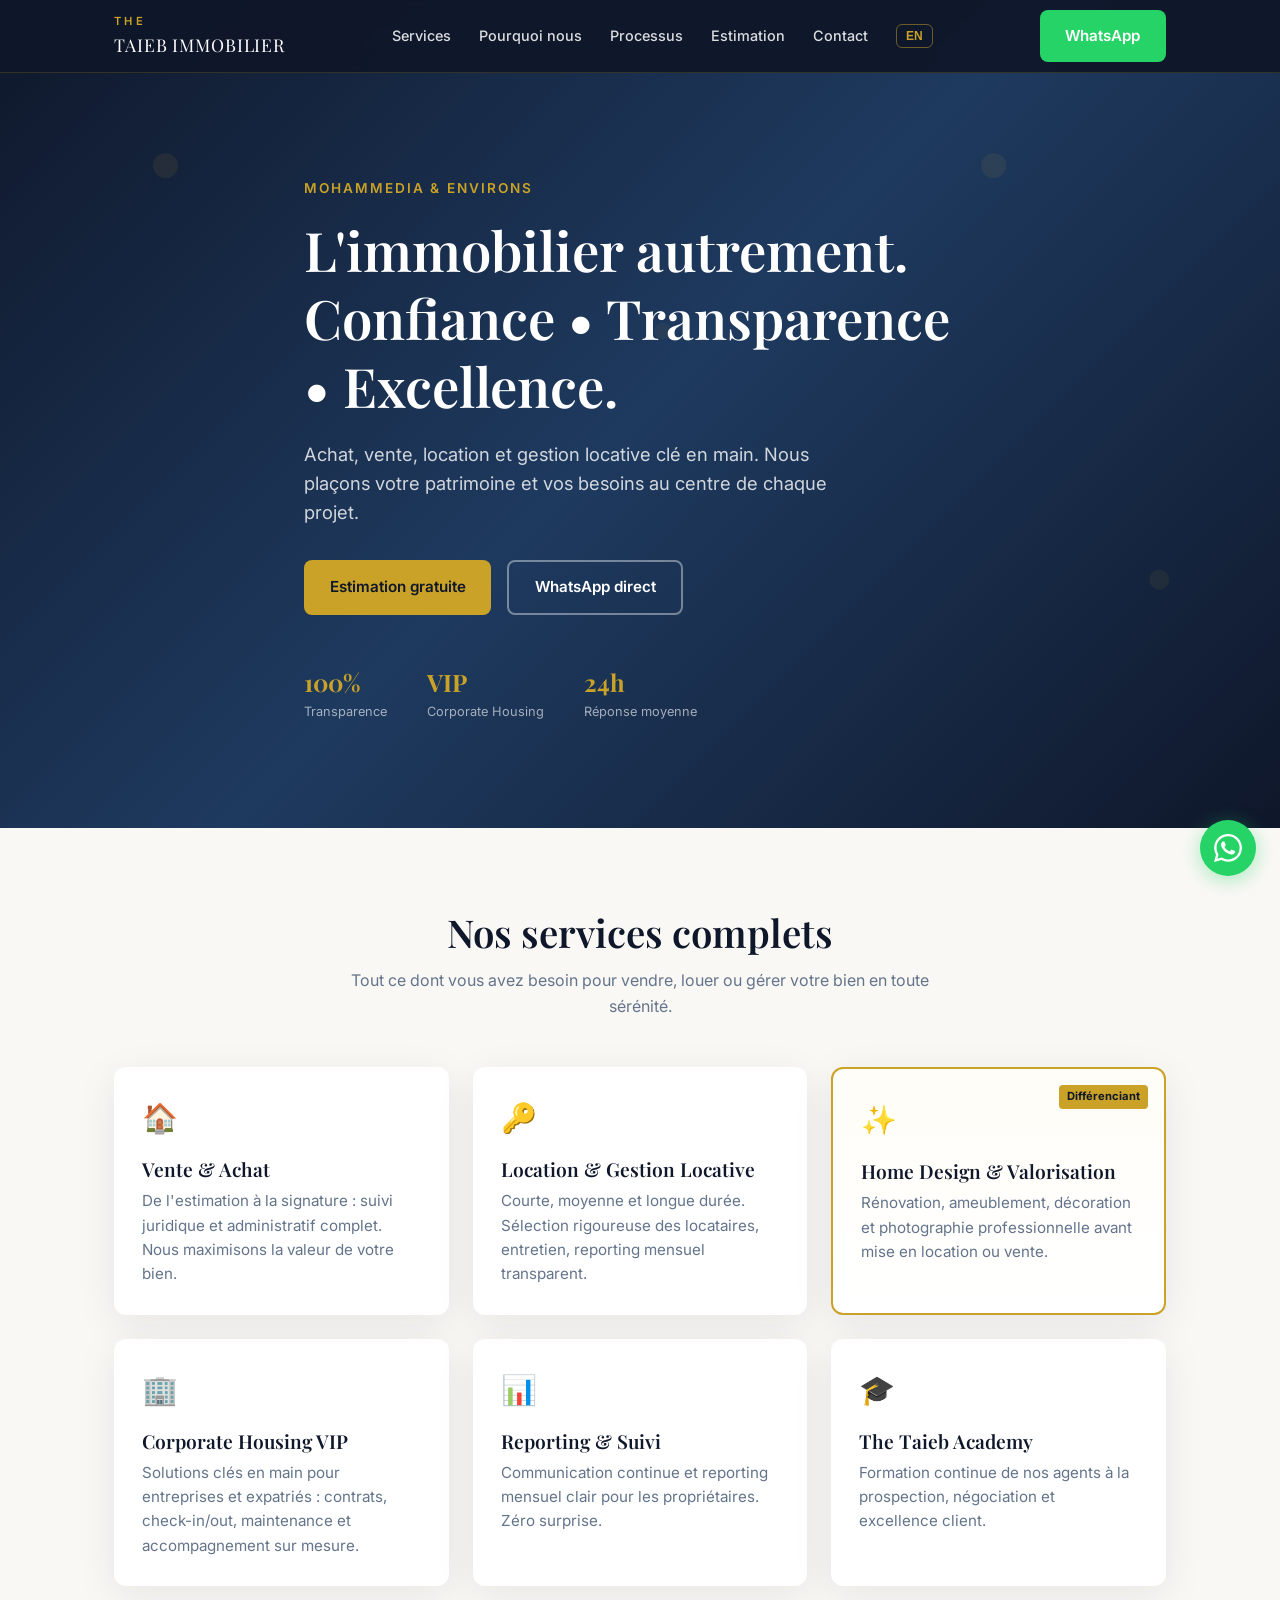
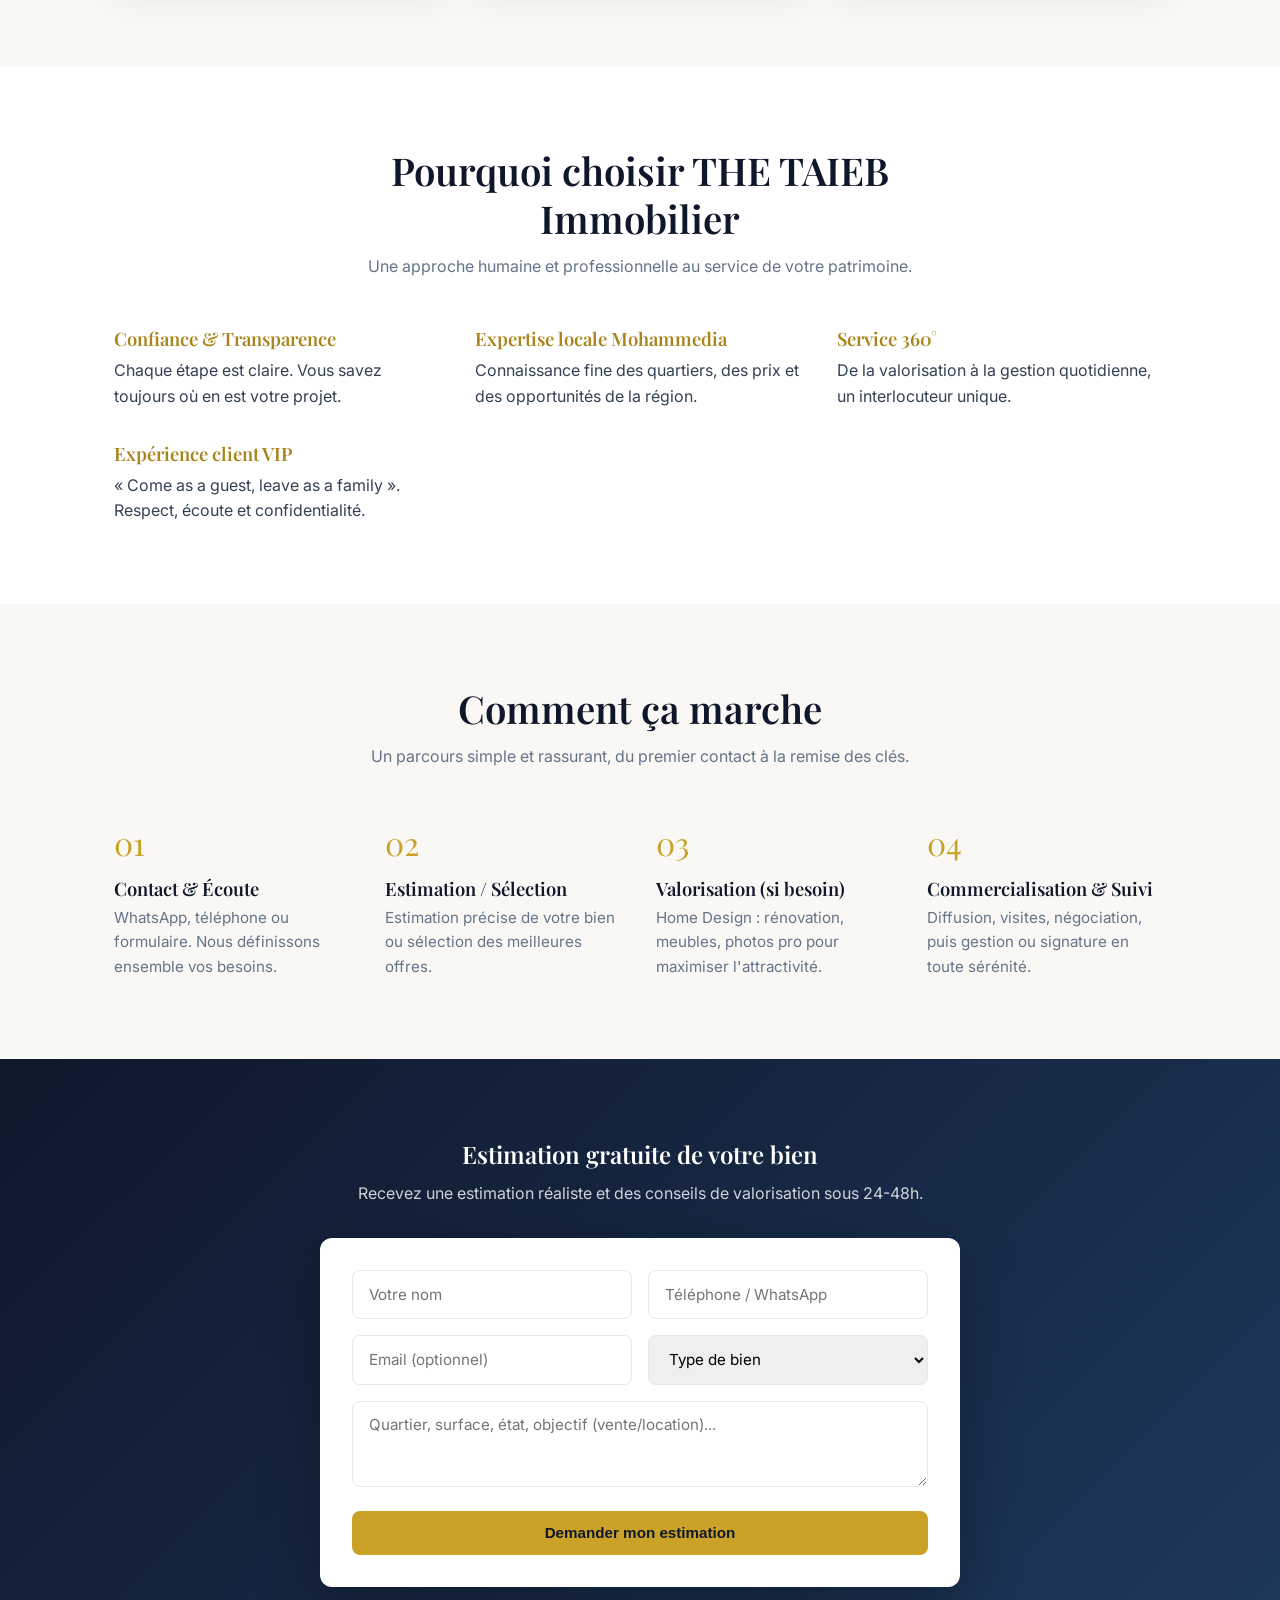
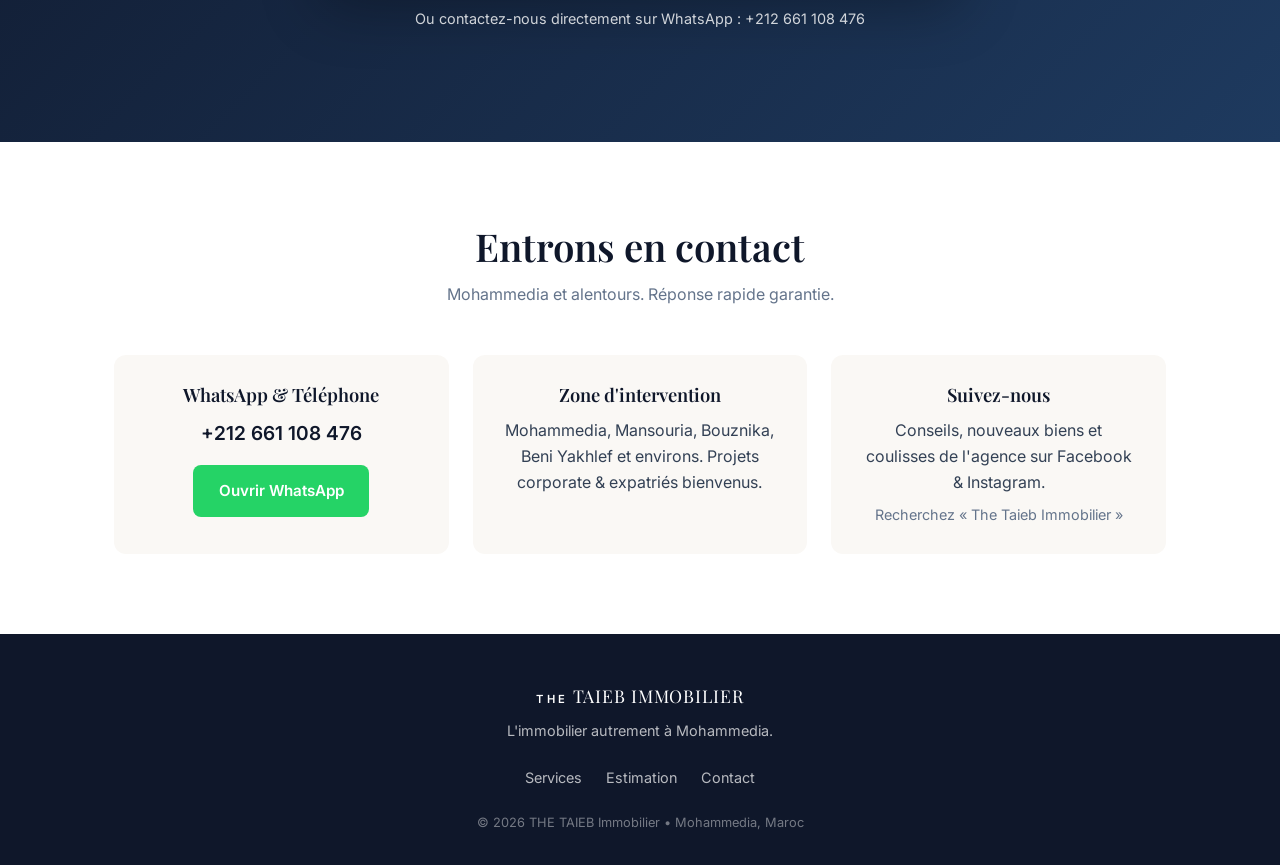
==== index.html @ ae245a23 "Initial professional landing page for THE TAIEB Immobilier - full lead gen, bilingual, services, CTA" ====
<!DOCTYPE html>
<html lang="fr">
<head>
  <meta charset="UTF-8">
  <meta name="viewport" content="width=device-width, initial-scale=1.0">
  <title>THE TAIEB Immobilier | Immobilier clé en main à Mohammedia</title>
  <meta name="description" content="THE TAIEB Immobilier – Achat, vente, location et gestion locative à Mohammedia. Confiance, transparence et excellence. Estimation gratuite, Home Design, Corporate Housing VIP.">
  <meta name="keywords" content="immobilier Mohammedia, location Mohammedia, vente appartement Mohammedia, gestion locative, THE TAIEB Immobilier">
  <meta name="author" content="THE TAIEB Immobilier">
  <link rel="canonical" href="https://the-taieb-immobilier.vercel.app/">
  <meta property="og:title" content="THE TAIEB Immobilier | Mohammedia">
  <meta property="og:description" content="L'immobilier autrement à Mohammedia. Confiance • Transparence • Excellence.">
  <meta property="og:type" content="website">
  <meta property="og:locale" content="fr_MA">
  <link rel="preconnect" href="https://fonts.googleapis.com">
  <link rel="preconnect" href="https://fonts.gstatic.com" crossorigin>
  <link href="https://fonts.googleapis.com/css2?family=Playfair+Display:wght@500;600;700&family=Inter:wght@400;500;600;700&display=swap" rel="stylesheet">
  <link rel="stylesheet" href="styles.css">
  <script type="application/ld+json">
  {
    "@context": "https://schema.org",
    "@type": "RealEstateAgent",
    "name": "THE TAIEB Immobilier",
    "description": "Agence immobilière à Mohammedia spécialisée en vente, location et gestion locative.",
    "url": "https://the-taieb-immobilier.vercel.app/",
    "telephone": "+212661108476",
    "address": {
      "@type": "PostalAddress",
      "addressLocality": "Mohammedia",
      "addressCountry": "MA"
    },
    "areaServed": "Mohammedia et environs",
    "priceRange": "$$"
  }
  </script>
</head>
<body>
  <!-- Header -->
  <header class="header">
    <div class="container header-inner">
      <a href="#" class="logo">
        <span class="logo-mark">THE</span>
        <span class="logo-text">TAIEB IMMOBILIER</span>
      </a>
      <nav class="nav" id="nav">
        <a href="#services">Services</a>
        <a href="#why">Pourquoi nous</a>
        <a href="#process">Processus</a>
        <a href="#estimation">Estimation</a>
        <a href="#contact">Contact</a>
        <button class="lang-toggle" id="langToggle" aria-label="Changer de langue">EN</button>
      </nav>
      <a href="https://wa.me/212661108476" class="btn btn-whatsapp header-cta" target="_blank" rel="noopener">
        WhatsApp
      </a>
      <button class="menu-toggle" id="menuToggle" aria-label="Menu">☰</button>
    </div>
  </header>

  <!-- Hero -->
  <section class="hero">
    <div class="hero-overlay"></div>
    <div class="container hero-content">
      <p class="hero-eyebrow" data-i18n="hero.eyebrow">Mohammedia & environs</p>
      <h1 data-i18n="hero.title">L'immobilier autrement.<br>Confiance • Transparence • Excellence.</h1>
      <p class="hero-sub" data-i18n="hero.sub">Achat, vente, location et gestion locative clé en main. Nous plaçons votre patrimoine et vos besoins au centre de chaque projet.</p>
      <div class="hero-ctas">
        <a href="#estimation" class="btn btn-primary" data-i18n="hero.cta1">Estimation gratuite</a>
        <a href="https://wa.me/212661108476?text=Bonjour%2C%20je%20souhaite%20des%20informations%20sur%20vos%20services" class="btn btn-secondary" target="_blank" rel="noopener" data-i18n="hero.cta2">WhatsApp direct</a>
      </div>
      <div class="hero-stats">
        <div><strong>100%</strong><span data-i18n="stat1">Transparence</span></div>
        <div><strong>VIP</strong><span data-i18n="stat2">Corporate Housing</span></div>
        <div><strong>24h</strong><span data-i18n="stat3">Réponse moyenne</span></div>
      </div>
    </div>
  </section>

  <!-- Services -->
  <section class="section" id="services">
    <div class="container">
      <div class="section-header">
        <h2 data-i18n="services.title">Nos services complets</h2>
        <p data-i18n="services.sub">Tout ce dont vous avez besoin pour vendre, louer ou gérer votre bien en toute sérénité.</p>
      </div>
      <div class="services-grid">
        <article class="service-card">
          <div class="service-icon">🏠</div>
          <h3 data-i18n="s1.title">Vente & Achat</h3>
          <p data-i18n="s1.desc">De l'estimation à la signature : suivi juridique et administratif complet. Nous maximisons la valeur de votre bien.</p>
        </article>
        <article class="service-card">
          <div class="service-icon">🔑</div>
          <h3 data-i18n="s2.title">Location & Gestion Locative</h3>
          <p data-i18n="s2.desc">Courte, moyenne et longue durée. Sélection rigoureuse des locataires, entretien, reporting mensuel transparent.</p>
        </article>
        <article class="service-card featured">
          <div class="service-badge" data-i18n="badge">Différenciant</div>
          <div class="service-icon">✨</div>
          <h3 data-i18n="s3.title">Home Design & Valorisation</h3>
          <p data-i18n="s3.desc">Rénovation, ameublement, décoration et photographie professionnelle avant mise en location ou vente.</p>
        </article>
        <article class="service-card">
          <div class="service-icon">🏢</div>
          <h3 data-i18n="s4.title">Corporate Housing VIP</h3>
          <p data-i18n="s4.desc">Solutions clés en main pour entreprises et expatriés : contrats, check-in/out, maintenance et accompagnement sur mesure.</p>
        </article>
        <article class="service-card">
          <div class="service-icon">📊</div>
          <h3 data-i18n="s5.title">Reporting & Suivi</h3>
          <p data-i18n="s5.desc">Communication continue et reporting mensuel clair pour les propriétaires. Zéro surprise.</p>
        </article>
        <article class="service-card">
          <div class="service-icon">🎓</div>
          <h3 data-i18n="s6.title">The Taieb Academy</h3>
          <p data-i18n="s6.desc">Formation continue de nos agents à la prospection, négociation et excellence client.</p>
        </article>
      </div>
    </div>
  </section>

  <!-- Why us -->
  <section class="section section-alt" id="why">
    <div class="container">
      <div class="section-header">
        <h2 data-i18n="why.title">Pourquoi choisir THE TAIEB Immobilier</h2>
        <p data-i18n="why.sub">Une approche humaine et professionnelle au service de votre patrimoine.</p>
      </div>
      <div class="why-grid">
        <div class="why-item">
          <h3 data-i18n="w1.title">Confiance & Transparence</h3>
          <p data-i18n="w1.desc">Chaque étape est claire. Vous savez toujours où en est votre projet.</p>
        </div>
        <div class="why-item">
          <h3 data-i18n="w2.title">Expertise locale Mohammedia</h3>
          <p data-i18n="w2.desc">Connaissance fine des quartiers, des prix et des opportunités de la région.</p>
        </div>
        <div class="why-item">
          <h3 data-i18n="w3.title">Service 360°</h3>
          <p data-i18n="w3.desc">De la valorisation à la gestion quotidienne, un interlocuteur unique.</p>
        </div>
        <div class="why-item">
          <h3 data-i18n="w4.title">Expérience client VIP</h3>
          <p data-i18n="w4.desc">« Come as a guest, leave as a family ». Respect, écoute et confidentialité.</p>
        </div>
      </div>
    </div>
  </section>

  <!-- Process -->
  <section class="section" id="process">
    <div class="container">
      <div class="section-header">
        <h2 data-i18n="process.title">Comment ça marche</h2>
        <p data-i18n="process.sub">Un parcours simple et rassurant, du premier contact à la remise des clés.</p>
      </div>
      <div class="process-steps">
        <div class="step">
          <span class="step-num">01</span>
          <h3 data-i18n="p1.title">Contact & Écoute</h3>
          <p data-i18n="p1.desc">WhatsApp, téléphone ou formulaire. Nous définissons ensemble vos besoins.</p>
        </div>
        <div class="step">
          <span class="step-num">02</span>
          <h3 data-i18n="p2.title">Estimation / Sélection</h3>
          <p data-i18n="p2.desc">Estimation précise de votre bien ou sélection des meilleures offres.</p>
        </div>
        <div class="step">
          <span class="step-num">03</span>
          <h3 data-i18n="p3.title">Valorisation (si besoin)</h3>
          <p data-i18n="p3.desc">Home Design : rénovation, meubles, photos pro pour maximiser l'attractivité.</p>
        </div>
        <div class="step">
          <span class="step-num">04</span>
          <h3 data-i18n="p4.title">Commercialisation & Suivi</h3>
          <p data-i18n="p4.desc">Diffusion, visites, négociation, puis gestion ou signature en toute sérénité.</p>
        </div>
      </div>
    </div>
  </section>

  <!-- Estimation CTA -->
  <section class="section cta-section" id="estimation">
    <div class="container">
      <div class="cta-box">
        <h2 data-i18n="est.title">Estimation gratuite de votre bien</h2>
        <p data-i18n="est.sub">Recevez une estimation réaliste et des conseils de valorisation sous 24-48h.</p>
        <form class="estimate-form" id="estimateForm">
          <div class="form-row">
            <input type="text" name="name" placeholder="Votre nom" required data-i18n-placeholder="form.name">
            <input type="tel" name="phone" placeholder="Téléphone / WhatsApp" required data-i18n-placeholder="form.phone">
          </div>
          <div class="form-row">
            <input type="email" name="email" placeholder="Email (optionnel)" data-i18n-placeholder="form.email">
            <select name="type" required>
              <option value="" data-i18n="form.type">Type de bien</option>
              <option value="appartement">Appartement</option>
              <option value="villa">Villa / Maison</option>
              <option value="bureau">Bureau / Local</option>
              <option value="autre">Autre</option>
            </select>
          </div>
          <textarea name="details" rows="3" placeholder="Quartier, surface, état, objectif (vente/location)..." data-i18n-placeholder="form.details"></textarea>
          <button type="submit" class="btn btn-primary btn-full" data-i18n="form.submit">Demander mon estimation</button>
        </form>
        <p class="form-note" data-i18n="form.note">Ou contactez-nous directement sur WhatsApp : +212 661 108 476</p>
      </div>
    </div>
  </section>

  <!-- Contact -->
  <section class="section section-alt" id="contact">
    <div class="container">
      <div class="section-header">
        <h2 data-i18n="contact.title">Entrons en contact</h2>
        <p data-i18n="contact.sub">Mohammedia et alentours. Réponse rapide garantie.</p>
      </div>
      <div class="contact-grid">
        <div class="contact-card">
          <h3 data-i18n="c1.title">WhatsApp & Téléphone</h3>
          <p><a href="tel:+212661108476">+212 661 108 476</a></p>
          <a href="https://wa.me/212661108476" class="btn btn-whatsapp" target="_blank" rel="noopener" data-i18n="c1.btn">Ouvrir WhatsApp</a>
        </div>
        <div class="contact-card">
          <h3 data-i18n="c2.title">Zone d'intervention</h3>
          <p data-i18n="c2.desc">Mohammedia, Mansouria, Bouznika, Beni Yakhlef et environs. Projets corporate & expatriés bienvenus.</p>
        </div>
        <div class="contact-card">
          <h3 data-i18n="c3.title">Suivez-nous</h3>
          <p data-i18n="c3.desc">Conseils, nouveaux biens et coulisses de l'agence sur Facebook & Instagram.</p>
          <p class="social-note">Recherchez « The Taieb Immobilier »</p>
        </div>
      </div>
    </div>
  </section>

  <!-- Footer -->
  <footer class="footer">
    <div class="container footer-inner">
      <div class="footer-brand">
        <span class="logo-mark">THE</span>
        <span class="logo-text">TAIEB IMMOBILIER</span>
        <p data-i18n="footer.tag">L'immobilier autrement à Mohammedia.</p>
      </div>
      <div class="footer-links">
        <a href="#services" data-i18n="nav.services">Services</a>
        <a href="#estimation" data-i18n="nav.estimation">Estimation</a>
        <a href="#contact" data-i18n="nav.contact">Contact</a>
      </div>
      <p class="footer-copy">© 2026 THE TAIEB Immobilier • Mohammedia, Maroc</p>
    </div>
  </footer>

  <!-- Floating WhatsApp -->
  <a href="https://wa.me/212661108476?text=Bonjour%20THE%20TAIEB%20Immobilier" class="float-whatsapp" target="_blank" rel="noopener" aria-label="WhatsApp">
    <svg viewBox="0 0 24 24" width="28" height="28" fill="currentColor"><path d="M17.472 14.382c-.297-.149-1.758-.867-2.03-.967-.273-.099-.471-.148-.67.15-.197.297-.767.966-.94 1.164-.173.199-.347.223-.644.075-.297-.15-1.255-.463-2.39-1.475-.883-.788-1.48-1.761-1.653-2.059-.173-.297-.018-.458.13-.606.134-.133.298-.347.446-.52.149-.174.198-.298.298-.497.099-.198.05-.371-.025-.52-.075-.149-.669-1.612-.916-2.207-.242-.579-.487-.5-.669-.51-.173-.008-.371-.01-.57-.01-.198 0-.52.074-.792.372-.272.297-1.04 1.016-1.04 2.479 0 1.462 1.065 2.875 1.213 3.074.149.198 2.096 3.2 5.077 4.487.709.306 1.262.489 1.694.625.712.227 1.36.195 1.871.118.571-.085 1.758-.719 2.006-1.413.248-.694.248-1.289.173-1.413-.074-.124-.272-.198-.57-.347m-5.421 7.403h-.004a9.87 9.87 0 01-5.031-1.378l-.361-.214-3.741.982.998-3.648-.235-.374a9.86 9.86 0 01-1.51-5.26c.001-5.45 4.436-9.884 9.888-9.884 2.64 0 5.122 1.03 6.988 2.898a9.825 9.825 0 012.893 6.994c-.003 5.45-4.435 9.884-9.885 9.884m8.413-18.297A11.815 11.815 0 0012.05 0C5.495 0 .16 5.335.157 11.892c0 2.096.547 4.142 1.588 5.945L.057 24l6.305-1.654a11.882 11.882 0 005.683 1.448h.005c6.554 0 11.89-5.335 11.893-11.893a11.821 11.821 0 00-3.48-8.413z"/></svg>
  </a>

  <script src="script.js"></script>
</body>
</html>
---- styles.css ----
:root {
  --gold: #c9a227;
  --gold-dark: #a8841a;
  --navy: #0f172a;
  --navy-light: #1e293b;
  --cream: #faf8f5;
  --white: #ffffff;
  --text: #334155;
  --text-light: #64748b;
  --radius: 12px;
  --shadow: 0 10px 40px rgba(15, 23, 42, 0.08);
  --transition: 0.25s ease;
}

* {
  margin: 0;
  padding: 0;
  box-sizing: border-box;
}

html {
  scroll-behavior: smooth;
}

body {
  font-family: 'Inter', system-ui, sans-serif;
  color: var(--text);
  background: var(--cream);
  line-height: 1.6;
}

h1, h2, h3 {
  font-family: 'Playfair Display', Georgia, serif;
  color: var(--navy);
  font-weight: 600;
  line-height: 1.25;
}

.container {
  max-width: 1100px;
  margin: 0 auto;
  padding: 0 1.5rem;
}

/* Header */
.header {
  position: fixed;
  top: 0;
  left: 0;
  right: 0;
  z-index: 100;
  background: rgba(15, 23, 42, 0.95);
  backdrop-filter: blur(12px);
  border-bottom: 1px solid rgba(201, 162, 39, 0.2);
}

.header-inner {
  display: flex;
  align-items: center;
  justify-content: space-between;
  height: 72px;
}

.logo {
  display: flex;
  flex-direction: column;
  text-decoration: none;
  color: var(--white);
}

.logo-mark {
  font-size: 0.7rem;
  letter-spacing: 0.3em;
  color: var(--gold);
  font-weight: 600;
}

.logo-text {
  font-family: 'Playfair Display', serif;
  font-size: 1.1rem;
  letter-spacing: 0.05em;
}

.nav {
  display: flex;
  align-items: center;
  gap: 1.75rem;
}

.nav a {
  color: rgba(255,255,255,0.85);
  text-decoration: none;
  font-size: 0.9rem;
  font-weight: 500;
  transition: color var(--transition);
}

.nav a:hover {
  color: var(--gold);
}

.lang-toggle {
  background: transparent;
  border: 1px solid rgba(201,162,39,0.5);
  color: var(--gold);
  padding: 0.25rem 0.6rem;
  border-radius: 6px;
  font-size: 0.75rem;
  font-weight: 600;
  cursor: pointer;
}

.header-cta {
  display: none;
}

.menu-toggle {
  display: none;
  background: none;
  border: none;
  color: white;
  font-size: 1.5rem;
  cursor: pointer;
}

/* Buttons */
.btn {
  display: inline-flex;
  align-items: center;
  justify-content: center;
  gap: 0.5rem;
  padding: 0.85rem 1.6rem;
  border-radius: 8px;
  font-weight: 600;
  font-size: 0.95rem;
  text-decoration: none;
  border: none;
  cursor: pointer;
  transition: all var(--transition);
}

.btn-primary {
  background: var(--gold);
  color: var(--navy);
}

.btn-primary:hover {
  background: var(--gold-dark);
  transform: translateY(-1px);
}

.btn-secondary {
  background: transparent;
  color: white;
  border: 2px solid rgba(255,255,255,0.4);
}

.btn-secondary:hover {
  border-color: white;
  background: rgba(255,255,255,0.1);
}

.btn-whatsapp {
  background: #25D366;
  color: white;
}

.btn-whatsapp:hover {
  background: #1da851;
}

.btn-full {
  width: 100%;
}

/* Hero */
.hero {
  position: relative;
  min-height: 92vh;
  display: flex;
  align-items: center;
  background: linear-gradient(135deg, #0f172a 0%, #1e3a5f 50%, #0f172a 100%);
  color: white;
  padding-top: 72px;
  overflow: hidden;
}

.hero::before {
  content: '';
  position: absolute;
  inset: 0;
  background: url('data:image/svg+xml,<svg xmlns="http://www.w3.org/2000/svg" viewBox="0 0 100 100"><circle cx="20" cy="20" r="1.5" fill="%23c9a227" opacity="0.15"/><circle cx="80" cy="40" r="1" fill="%23c9a227" opacity="0.1"/><circle cx="40" cy="70" r="1.2" fill="%23c9a227" opacity="0.12"/></svg>');
  opacity: 0.6;
}

.hero-content {
  position: relative;
  z-index: 2;
  max-width: 720px;
  padding: 4rem 1.5rem;
}

.hero-eyebrow {
  color: var(--gold);
  font-size: 0.85rem;
  font-weight: 600;
  letter-spacing: 0.15em;
  text-transform: uppercase;
  margin-bottom: 1rem;
}

.hero h1 {
  color: white;
  font-size: clamp(2.2rem, 5vw, 3.4rem);
  margin-bottom: 1.25rem;
}

.hero-sub {
  font-size: 1.15rem;
  color: rgba(255,255,255,0.8);
  margin-bottom: 2rem;
  max-width: 540px;
}

.hero-ctas {
  display: flex;
  flex-wrap: wrap;
  gap: 1rem;
  margin-bottom: 3rem;
}

.hero-stats {
  display: flex;
  gap: 2.5rem;
  flex-wrap: wrap;
}

.hero-stats div {
  display: flex;
  flex-direction: column;
}

.hero-stats strong {
  font-size: 1.5rem;
  color: var(--gold);
  font-family: 'Playfair Display', serif;
}

.hero-stats span {
  font-size: 0.8rem;
  color: rgba(255,255,255,0.6);
}

/* Sections */
.section {
  padding: 5rem 0;
}

.section-alt {
  background: white;
}

.section-header {
  text-align: center;
  max-width: 600px;
  margin: 0 auto 3rem;
}

.section-header h2 {
  font-size: clamp(1.8rem, 3vw, 2.4rem);
  margin-bottom: 0.75rem;
}

.section-header p {
  color: var(--text-light);
}

/* Services */
.services-grid {
  display: grid;
  grid-template-columns: repeat(auto-fit, minmax(280px, 1fr));
  gap: 1.5rem;
}

.service-card {
  background: white;
  padding: 1.75rem;
  border-radius: var(--radius);
  box-shadow: var(--shadow);
  position: relative;
  transition: transform var(--transition);
}

.service-card:hover {
  transform: translateY(-4px);
}

.service-card.featured {
  border: 2px solid var(--gold);
  background: linear-gradient(to bottom, #fffdf7, white);
}

.service-badge {
  position: absolute;
  top: 1rem;
  right: 1rem;
  background: var(--gold);
  color: var(--navy);
  font-size: 0.7rem;
  font-weight: 700;
  padding: 0.2rem 0.5rem;
  border-radius: 4px;
}

.service-icon {
  font-size: 1.8rem;
  margin-bottom: 1rem;
}

.service-card h3 {
  font-size: 1.2rem;
  margin-bottom: 0.5rem;
}

.service-card p {
  font-size: 0.95rem;
  color: var(--text-light);
}

/* Why */
.why-grid {
  display: grid;
  grid-template-columns: repeat(auto-fit, minmax(240px, 1fr));
  gap: 2rem;
}

.why-item h3 {
  font-size: 1.15rem;
  margin-bottom: 0.5rem;
  color: var(--gold-dark);
}

/* Process */
.process-steps {
  display: grid;
  grid-template-columns: repeat(auto-fit, minmax(220px, 1fr));
  gap: 2rem;
}

.step-num {
  display: block;
  font-family: 'Playfair Display', serif;
  font-size: 2rem;
  color: var(--gold);
  margin-bottom: 0.5rem;
}

.step h3 {
  font-size: 1.15rem;
  margin-bottom: 0.4rem;
}

.step p {
  font-size: 0.95rem;
  color: var(--text-light);
}

/* CTA / Form */
.cta-section {
  background: linear-gradient(135deg, var(--navy) 0%, #1e3a5f 100%);
  color: white;
}

.cta-box {
  max-width: 640px;
  margin: 0 auto;
  text-align: center;
}

.cta-box h2 {
  color: white;
  margin-bottom: 0.75rem;
}

.cta-box > p {
  color: rgba(255,255,255,0.8);
  margin-bottom: 2rem;
}

.estimate-form {
  background: white;
  padding: 2rem;
  border-radius: var(--radius);
  text-align: left;
  box-shadow: 0 20px 60px rgba(0,0,0,0.3);
}

.form-row {
  display: grid;
  grid-template-columns: 1fr 1fr;
  gap: 1rem;
  margin-bottom: 1rem;
}

.estimate-form input,
.estimate-form select,
.estimate-form textarea {
  width: 100%;
  padding: 0.85rem 1rem;
  border: 1px solid #e2e8f0;
  border-radius: 8px;
  font-size: 0.95rem;
  font-family: inherit;
  transition: border-color var(--transition);
}

.estimate-form input:focus,
.estimate-form select:focus,
.estimate-form textarea:focus {
  outline: none;
  border-color: var(--gold);
}

.estimate-form textarea {
  margin-bottom: 1rem;
  resize: vertical;
}

.form-note {
  margin-top: 1.25rem;
  font-size: 0.9rem;
  color: rgba(255,255,255,0.7);
}

/* Contact */
.contact-grid {
  display: grid;
  grid-template-columns: repeat(auto-fit, minmax(260px, 1fr));
  gap: 1.5rem;
}

.contact-card {
  background: var(--cream);
  padding: 1.75rem;
  border-radius: var(--radius);
  text-align: center;
}

.contact-card h3 {
  font-size: 1.15rem;
  margin-bottom: 0.75rem;
}

.contact-card a[href^="tel"] {
  color: var(--navy);
  font-weight: 600;
  font-size: 1.2rem;
  text-decoration: none;
}

.contact-card .btn {
  margin-top: 1rem;
}

.social-note {
  font-size: 0.9rem;
  color: var(--text-light);
  margin-top: 0.5rem;
}

/* Footer */
.footer {
  background: var(--navy);
  color: rgba(255,255,255,0.7);
  padding: 3rem 0 2rem;
}

.footer-inner {
  display: flex;
  flex-direction: column;
  align-items: center;
  gap: 1.5rem;
  text-align: center;
}

.footer-brand .logo-mark,
.footer-brand .logo-text {
  color: white;
}

.footer-brand p {
  margin-top: 0.5rem;
  font-size: 0.9rem;
}

.footer-links {
  display: flex;
  gap: 1.5rem;
}

.footer-links a {
  color: rgba(255,255,255,0.7);
  text-decoration: none;
  font-size: 0.9rem;
}

.footer-links a:hover {
  color: var(--gold);
}

.footer-copy {
  font-size: 0.8rem;
  opacity: 0.6;
}

/* Floating WhatsApp */
.float-whatsapp {
  position: fixed;
  bottom: 1.5rem;
  right: 1.5rem;
  width: 56px;
  height: 56px;
  background: #25D366;
  color: white;
  border-radius: 50%;
  display: flex;
  align-items: center;
  justify-content: center;
  box-shadow: 0 4px 20px rgba(37, 211, 102, 0.4);
  z-index: 99;
  transition: transform var(--transition);
}

.float-whatsapp:hover {
  transform: scale(1.08);
}

/* Responsive */
@media (max-width: 768px) {
  .nav {
    display: none;
    position: absolute;
    top: 72px;
    left: 0;
    right: 0;
    background: var(--navy);
    flex-direction: column;
    padding: 1.5rem;
    gap: 1rem;
  }

  .nav.open {
    display: flex;
  }

  .menu-toggle {
    display: block;
  }

  .header-cta {
    display: none;
  }

  .form-row {
    grid-template-columns: 1fr;
  }

  .hero-stats {
    gap: 1.5rem;
  }
}

@media (min-width: 900px) {
  .header-cta {
    display: inline-flex;
  }
}
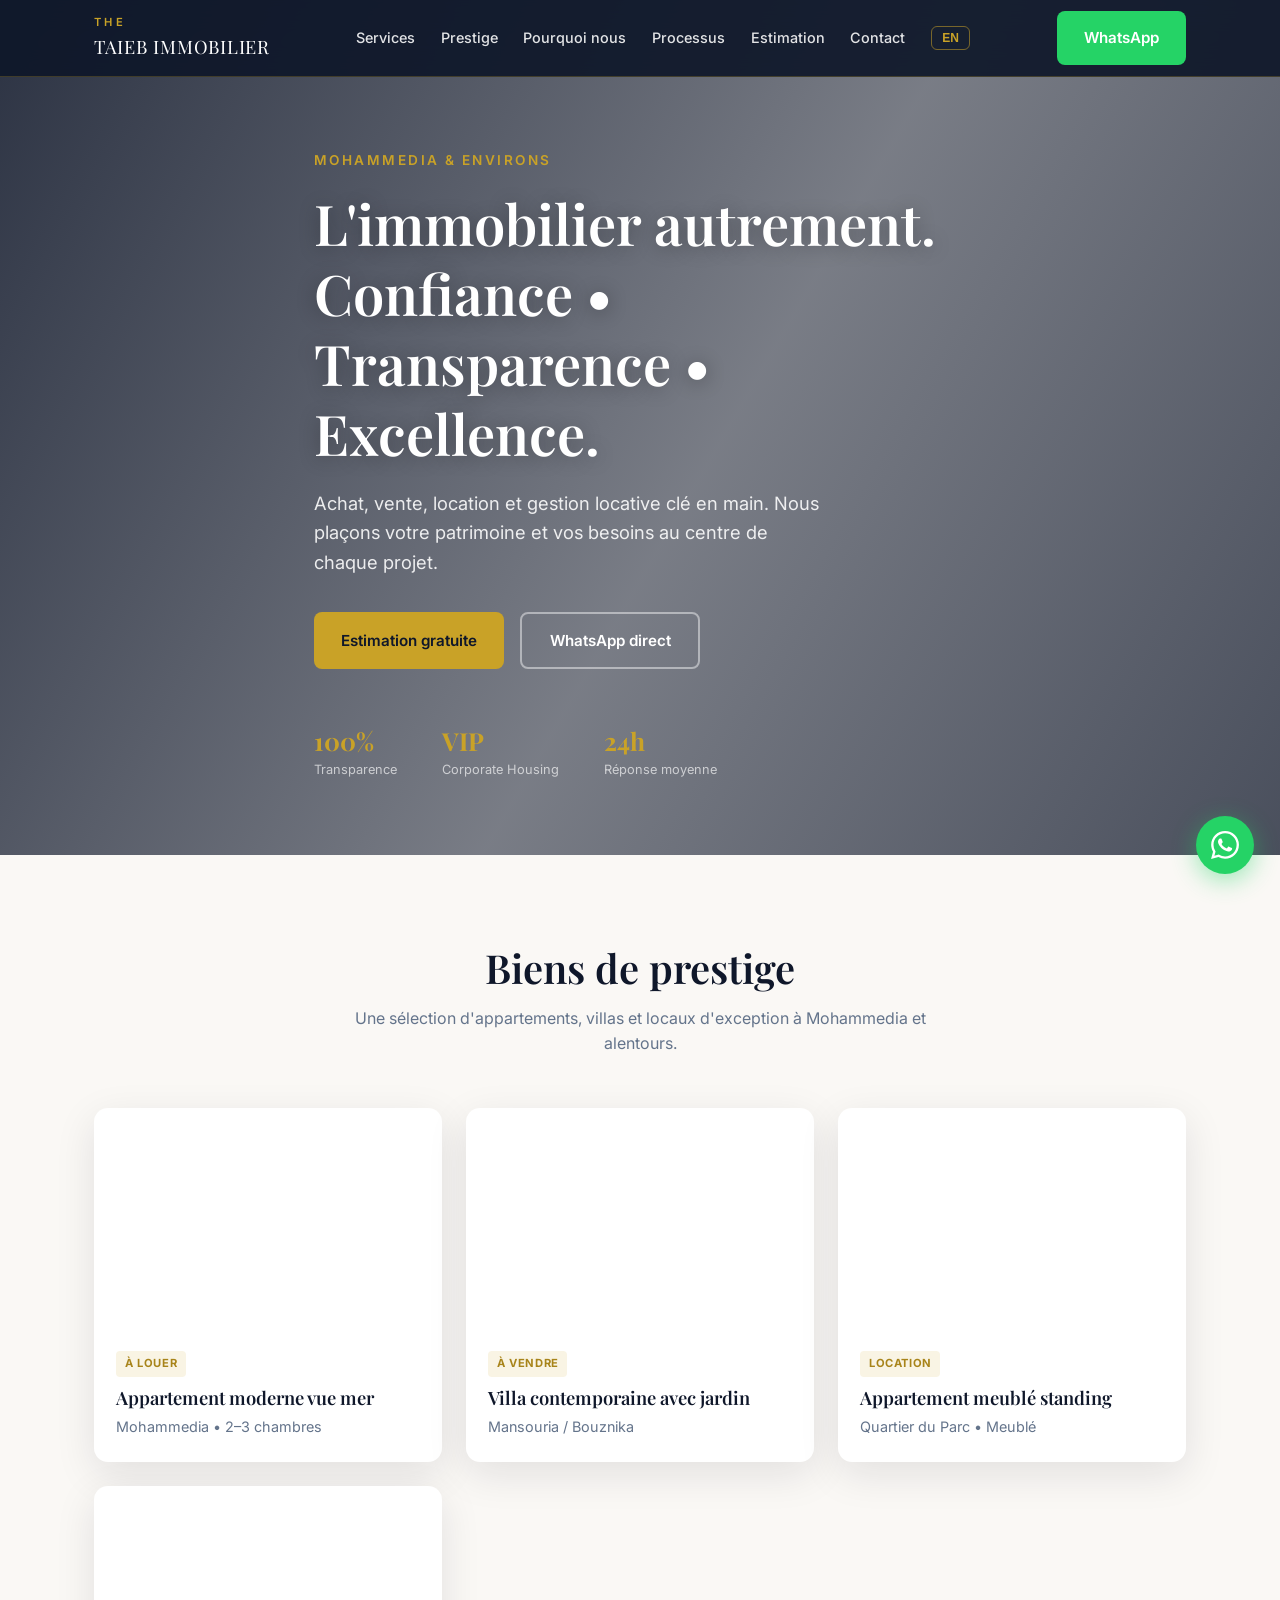
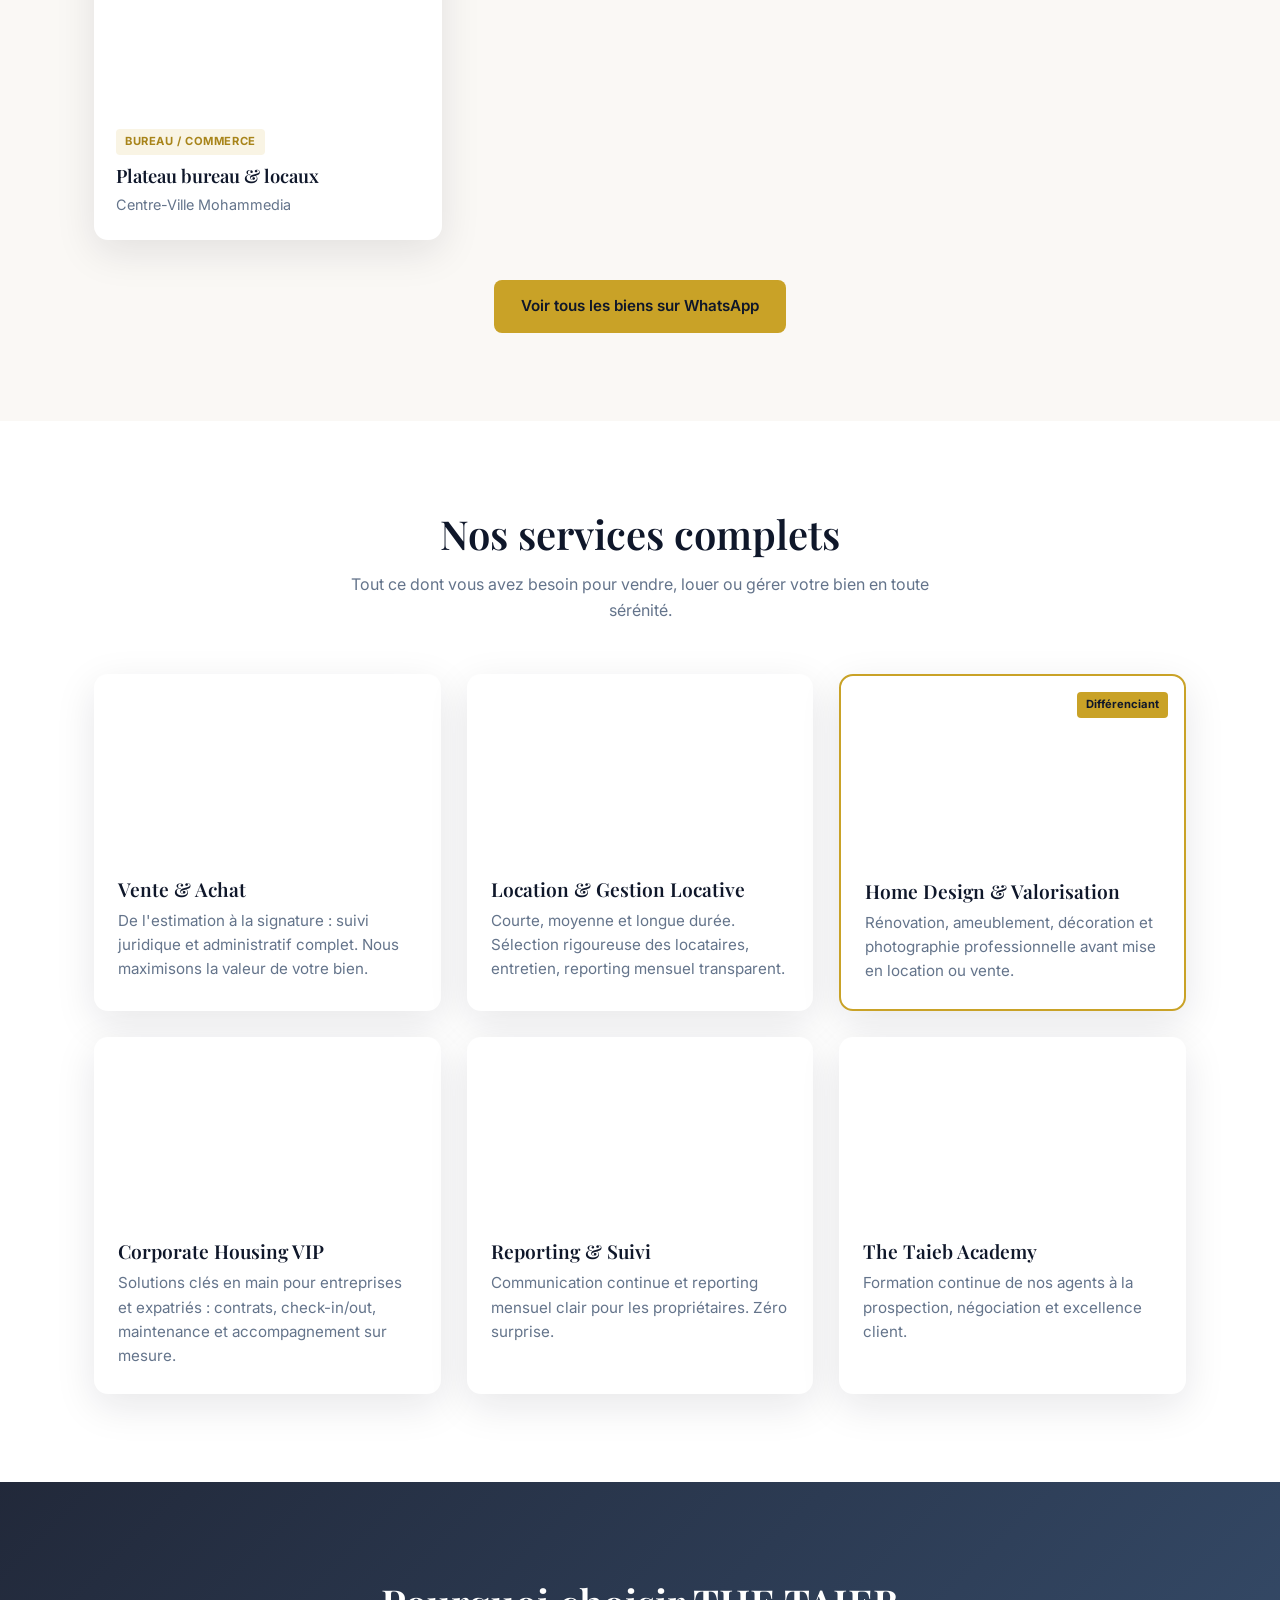
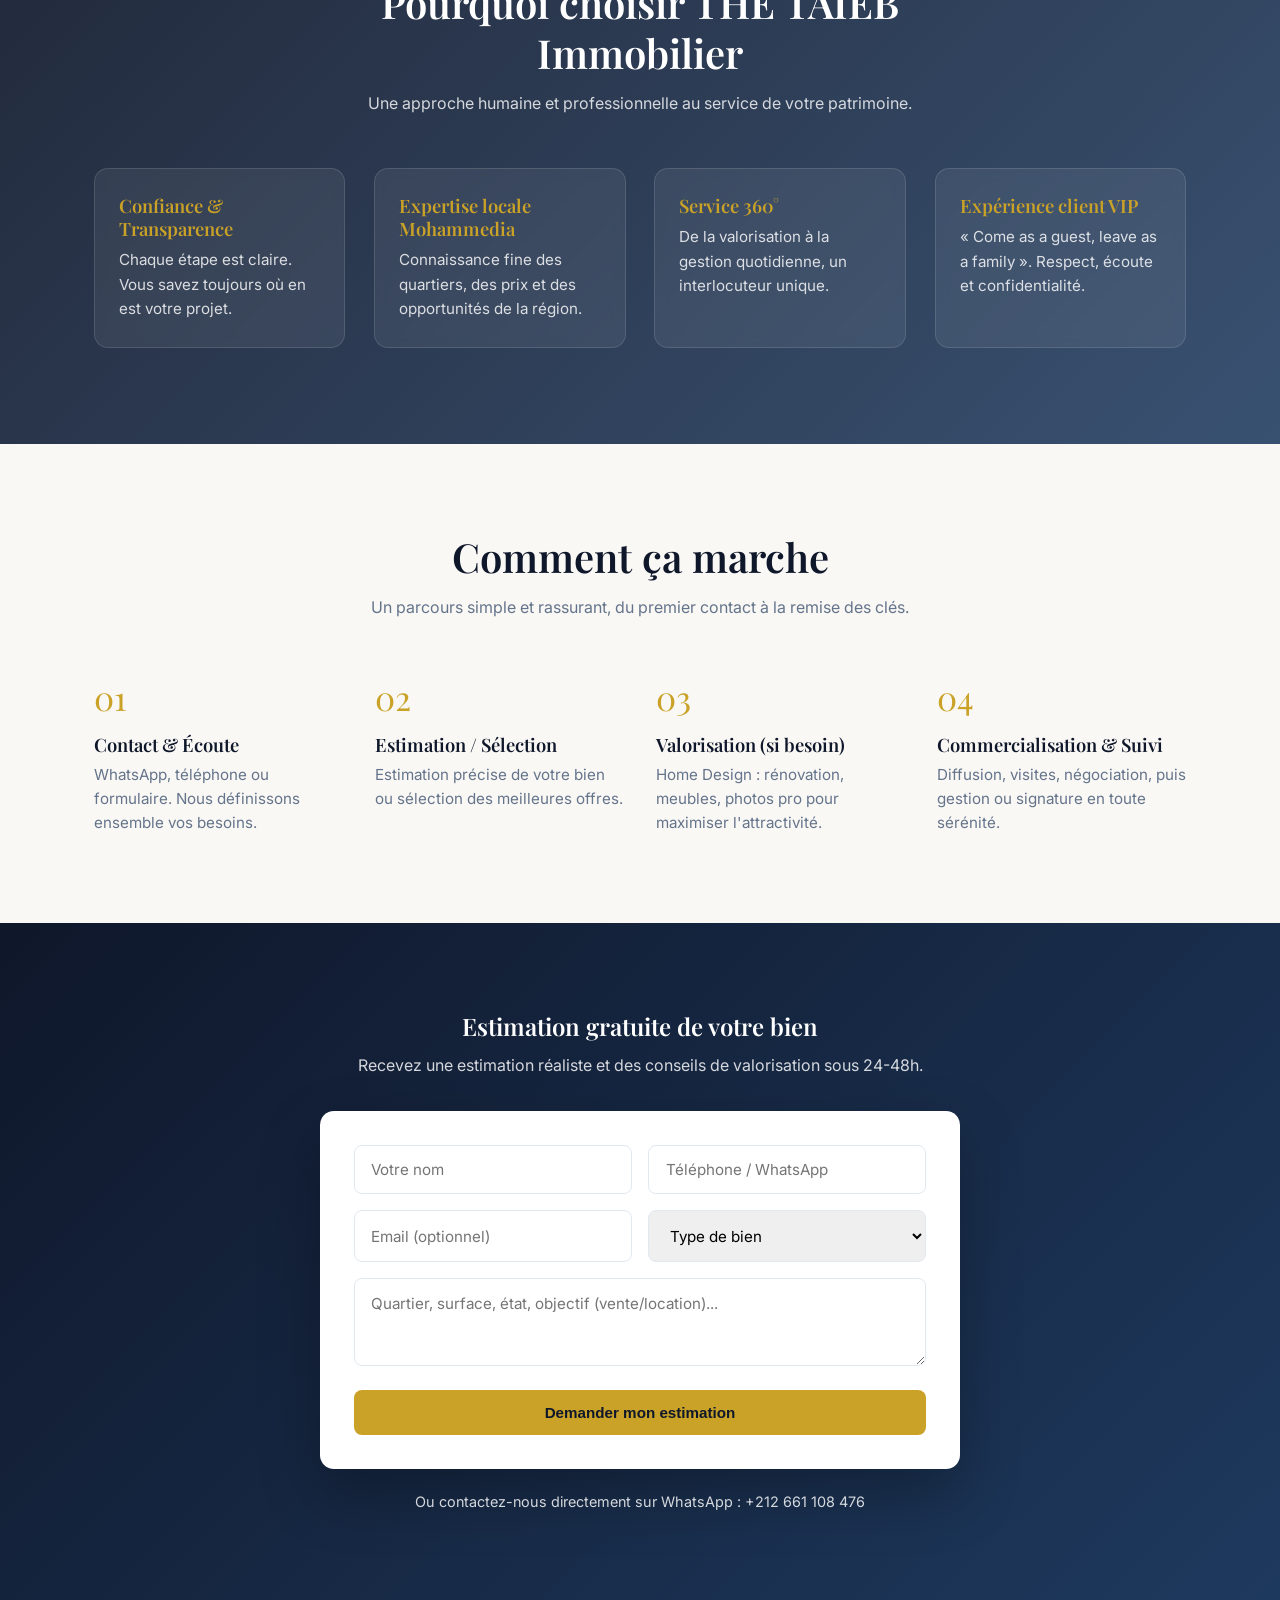
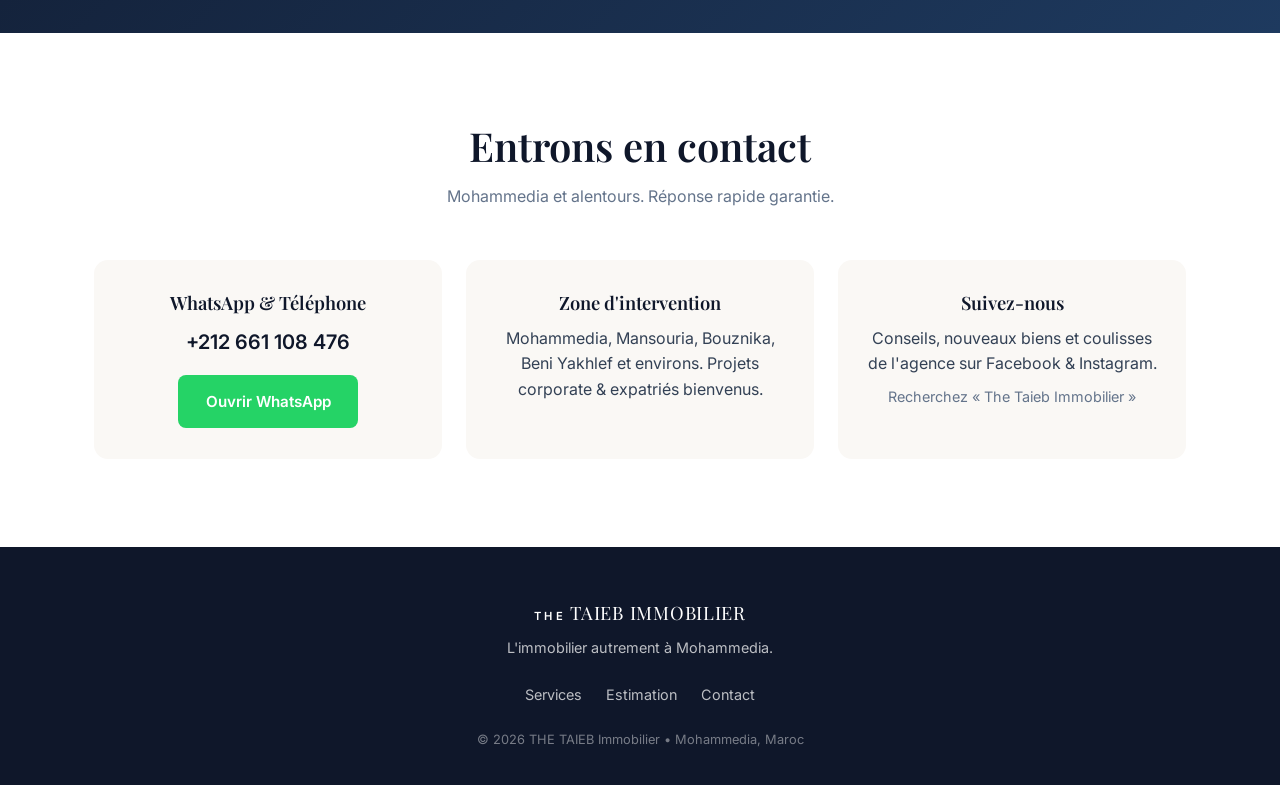
==== commit 5fd5cacd: "Premium visual upgrade: high-end imagery, property gallery, refined luxury styling" ====
--- a/index.html
+++ b/index.html
@@ -35,7 +35,6 @@
   </script>
 </head>
 <body>
-  <!-- Header -->
   <header class="header">
     <div class="container header-inner">
       <a href="#" class="logo">
@@ -44,21 +43,21 @@
       </a>
       <nav class="nav" id="nav">
         <a href="#services">Services</a>
+        <a href="#prestige">Prestige</a>
         <a href="#why">Pourquoi nous</a>
         <a href="#process">Processus</a>
         <a href="#estimation">Estimation</a>
         <a href="#contact">Contact</a>
         <button class="lang-toggle" id="langToggle" aria-label="Changer de langue">EN</button>
       </nav>
-      <a href="https://wa.me/212661108476" class="btn btn-whatsapp header-cta" target="_blank" rel="noopener">
-        WhatsApp
-      </a>
+      <a href="https://wa.me/212661108476" class="btn btn-whatsapp header-cta" target="_blank" rel="noopener">WhatsApp</a>
       <button class="menu-toggle" id="menuToggle" aria-label="Menu">☰</button>
     </div>
   </header>
 
-  <!-- Hero -->
+  <!-- Hero with premium image -->
   <section class="hero">
+    <div class="hero-bg" style="background-image: url('https://images.unsplash.com/photo-1600596542815-ffad4c1539a9?auto=format&fit=crop&w=2000&q=80');"></div>
     <div class="hero-overlay"></div>
     <div class="container hero-content">
       <p class="hero-eyebrow" data-i18n="hero.eyebrow">Mohammedia & environs</p>
@@ -76,8 +75,55 @@
     </div>
   </section>
 
+  <!-- Prestige Gallery -->
+  <section class="section prestige-section" id="prestige">
+    <div class="container">
+      <div class="section-header">
+        <h2 data-i18n="prestige.title">Biens de prestige</h2>
+        <p data-i18n="prestige.sub">Une sélection d'appartements, villas et locaux d'exception à Mohammedia et alentours.</p>
+      </div>
+      <div class="prestige-grid">
+        <article class="prestige-card">
+          <div class="prestige-img" style="background-image: url('https://images.unsplash.com/photo-1600607687939-ce8a6c25118c?auto=format&fit=crop&w=800&q=80');"></div>
+          <div class="prestige-body">
+            <span class="tag">À louer</span>
+            <h3>Appartement moderne vue mer</h3>
+            <p>Mohammedia • 2–3 chambres</p>
+          </div>
+        </article>
+        <article class="prestige-card">
+          <div class="prestige-img" style="background-image: url('https://images.unsplash.com/photo-1600585154340-be6161a56a0c?auto=format&fit=crop&w=800&q=80');"></div>
+          <div class="prestige-body">
+            <span class="tag">À vendre</span>
+            <h3>Villa contemporaine avec jardin</h3>
+            <p>Mansouria / Bouznika</p>
+          </div>
+        </article>
+        <article class="prestige-card">
+          <div class="prestige-img" style="background-image: url('https://images.unsplash.com/photo-1493809842364-78817add7ffb?auto=format&fit=crop&w=800&q=80');"></div>
+          <div class="prestige-body">
+            <span class="tag">Location</span>
+            <h3>Appartement meublé standing</h3>
+            <p>Quartier du Parc • Meublé</p>
+          </div>
+        </article>
+        <article class="prestige-card">
+          <div class="prestige-img" style="background-image: url('https://images.unsplash.com/photo-1486406146926-c627a92ad1ab?auto=format&fit=crop&w=800&q=80');"></div>
+          <div class="prestige-body">
+            <span class="tag">Bureau / Commerce</span>
+            <h3>Plateau bureau & locaux</h3>
+            <p>Centre-Ville Mohammedia</p>
+          </div>
+        </article>
+      </div>
+      <div class="prestige-cta">
+        <a href="https://wa.me/212661108476?text=Bonjour%2C%20je%20souhaite%20voir%20vos%20biens%20disponibles" class="btn btn-primary" target="_blank" rel="noopener" data-i18n="prestige.cta">Voir tous les biens sur WhatsApp</a>
+      </div>
+    </div>
+  </section>
+
   <!-- Services -->
-  <section class="section" id="services">
+  <section class="section section-alt" id="services">
     <div class="container">
       <div class="section-header">
         <h2 data-i18n="services.title">Nos services complets</h2>
@@ -85,44 +131,58 @@
       </div>
       <div class="services-grid">
         <article class="service-card">
-          <div class="service-icon">🏠</div>
-          <h3 data-i18n="s1.title">Vente & Achat</h3>
-          <p data-i18n="s1.desc">De l'estimation à la signature : suivi juridique et administratif complet. Nous maximisons la valeur de votre bien.</p>
-        </article>
-        <article class="service-card">
-          <div class="service-icon">🔑</div>
-          <h3 data-i18n="s2.title">Location & Gestion Locative</h3>
-          <p data-i18n="s2.desc">Courte, moyenne et longue durée. Sélection rigoureuse des locataires, entretien, reporting mensuel transparent.</p>
+          <div class="service-img" style="background-image: url('https://images.unsplash.com/photo-1560518883-ce09059eeffa?auto=format&fit=crop&w=600&q=80');"></div>
+          <div class="service-body">
+            <h3 data-i18n="s1.title">Vente & Achat</h3>
+            <p data-i18n="s1.desc">De l'estimation à la signature : suivi juridique et administratif complet. Nous maximisons la valeur de votre bien.</p>
+          </div>
+        </article>
+        <article class="service-card">
+          <div class="service-img" style="background-image: url('https://images.unsplash.com/photo-1582407947304-fd86f028f716?auto=format&fit=crop&w=600&q=80');"></div>
+          <div class="service-body">
+            <h3 data-i18n="s2.title">Location & Gestion Locative</h3>
+            <p data-i18n="s2.desc">Courte, moyenne et longue durée. Sélection rigoureuse des locataires, entretien, reporting mensuel transparent.</p>
+          </div>
         </article>
         <article class="service-card featured">
           <div class="service-badge" data-i18n="badge">Différenciant</div>
-          <div class="service-icon">✨</div>
-          <h3 data-i18n="s3.title">Home Design & Valorisation</h3>
-          <p data-i18n="s3.desc">Rénovation, ameublement, décoration et photographie professionnelle avant mise en location ou vente.</p>
-        </article>
-        <article class="service-card">
-          <div class="service-icon">🏢</div>
-          <h3 data-i18n="s4.title">Corporate Housing VIP</h3>
-          <p data-i18n="s4.desc">Solutions clés en main pour entreprises et expatriés : contrats, check-in/out, maintenance et accompagnement sur mesure.</p>
-        </article>
-        <article class="service-card">
-          <div class="service-icon">📊</div>
-          <h3 data-i18n="s5.title">Reporting & Suivi</h3>
-          <p data-i18n="s5.desc">Communication continue et reporting mensuel clair pour les propriétaires. Zéro surprise.</p>
-        </article>
-        <article class="service-card">
-          <div class="service-icon">🎓</div>
-          <h3 data-i18n="s6.title">The Taieb Academy</h3>
-          <p data-i18n="s6.desc">Formation continue de nos agents à la prospection, négociation et excellence client.</p>
+          <div class="service-img" style="background-image: url('https://images.unsplash.com/photo-1616486338812-3dadae4b4ace?auto=format&fit=crop&w=600&q=80');"></div>
+          <div class="service-body">
+            <h3 data-i18n="s3.title">Home Design & Valorisation</h3>
+            <p data-i18n="s3.desc">Rénovation, ameublement, décoration et photographie professionnelle avant mise en location ou vente.</p>
+          </div>
+        </article>
+        <article class="service-card">
+          <div class="service-img" style="background-image: url('https://images.unsplash.com/photo-1497366216548-37526070297c?auto=format&fit=crop&w=600&q=80');"></div>
+          <div class="service-body">
+            <h3 data-i18n="s4.title">Corporate Housing VIP</h3>
+            <p data-i18n="s4.desc">Solutions clés en main pour entreprises et expatriés : contrats, check-in/out, maintenance et accompagnement sur mesure.</p>
+          </div>
+        </article>
+        <article class="service-card">
+          <div class="service-img" style="background-image: url('https://images.unsplash.com/photo-1554224155-6726b3ff858f?auto=format&fit=crop&w=600&q=80');"></div>
+          <div class="service-body">
+            <h3 data-i18n="s5.title">Reporting & Suivi</h3>
+            <p data-i18n="s5.desc">Communication continue et reporting mensuel clair pour les propriétaires. Zéro surprise.</p>
+          </div>
+        </article>
+        <article class="service-card">
+          <div class="service-img" style="background-image: url('https://images.unsplash.com/photo-1522071820081-009f0129c71c?auto=format&fit=crop&w=600&q=80');"></div>
+          <div class="service-body">
+            <h3 data-i18n="s6.title">The Taieb Academy</h3>
+            <p data-i18n="s6.desc">Formation continue de nos agents à la prospection, négociation et excellence client.</p>
+          </div>
         </article>
       </div>
     </div>
   </section>
 
   <!-- Why us -->
-  <section class="section section-alt" id="why">
-    <div class="container">
-      <div class="section-header">
+  <section class="section why-section" id="why">
+    <div class="why-bg" style="background-image: url('https://images.unsplash.com/photo-1600607687644-c7171b42498b?auto=format&fit=crop&w=1800&q=80');"></div>
+    <div class="why-overlay"></div>
+    <div class="container why-content">
+      <div class="section-header light">
         <h2 data-i18n="why.title">Pourquoi choisir THE TAIEB Immobilier</h2>
         <p data-i18n="why.sub">Une approche humaine et professionnelle au service de votre patrimoine.</p>
       </div>
@@ -179,7 +239,7 @@
     </div>
   </section>
 
-  <!-- Estimation CTA -->
+  <!-- Estimation -->
   <section class="section cta-section" id="estimation">
     <div class="container">
       <div class="cta-box">
@@ -234,7 +294,6 @@
     </div>
   </section>
 
-  <!-- Footer -->
   <footer class="footer">
     <div class="container footer-inner">
       <div class="footer-brand">
@@ -251,7 +310,6 @@
     </div>
   </footer>
 
-  <!-- Floating WhatsApp -->
   <a href="https://wa.me/212661108476?text=Bonjour%20THE%20TAIEB%20Immobilier" class="float-whatsapp" target="_blank" rel="noopener" aria-label="WhatsApp">
     <svg viewBox="0 0 24 24" width="28" height="28" fill="currentColor"><path d="M17.472 14.382c-.297-.149-1.758-.867-2.03-.967-.273-.099-.471-.148-.67.15-.197.297-.767.966-.94 1.164-.173.199-.347.223-.644.075-.297-.15-1.255-.463-2.39-1.475-.883-.788-1.48-1.761-1.653-2.059-.173-.297-.018-.458.13-.606.134-.133.298-.347.446-.52.149-.174.198-.298.298-.497.099-.198.05-.371-.025-.52-.075-.149-.669-1.612-.916-2.207-.242-.579-.487-.5-.669-.51-.173-.008-.371-.01-.57-.01-.198 0-.52.074-.792.372-.272.297-1.04 1.016-1.04 2.479 0 1.462 1.065 2.875 1.213 3.074.149.198 2.096 3.2 5.077 4.487.709.306 1.262.489 1.694.625.712.227 1.36.195 1.871.118.571-.085 1.758-.719 2.006-1.413.248-.694.248-1.289.173-1.413-.074-.124-.272-.198-.57-.347m-5.421 7.403h-.004a9.87 9.87 0 01-5.031-1.378l-.361-.214-3.741.982.998-3.648-.235-.374a9.86 9.86 0 01-1.51-5.26c.001-5.45 4.436-9.884 9.888-9.884 2.64 0 5.122 1.03 6.988 2.898a9.825 9.825 0 012.893 6.994c-.003 5.45-4.435 9.884-9.885 9.884m8.413-18.297A11.815 11.815 0 0012.05 0C5.495 0 .16 5.335.157 11.892c0 2.096.547 4.142 1.588 5.945L.057 24l6.305-1.654a11.882 11.882 0 005.683 1.448h.005c6.554 0 11.89-5.335 11.893-11.893a11.821 11.821 0 00-3.48-8.413z"/></svg>
   </a>
--- a/styles.css
+++ b/styles.css
@@ -7,338 +7,176 @@
   --white: #ffffff;
   --text: #334155;
   --text-light: #64748b;
-  --radius: 12px;
-  --shadow: 0 10px 40px rgba(15, 23, 42, 0.08);
-  --transition: 0.25s ease;
-}
-
-* {
-  margin: 0;
-  padding: 0;
-  box-sizing: border-box;
-}
-
-html {
-  scroll-behavior: smooth;
-}
-
+  --radius: 14px;
+  --shadow: 0 12px 40px rgba(15, 23, 42, 0.1);
+  --transition: 0.3s ease;
+}
+
+* { margin: 0; padding: 0; box-sizing: border-box; }
+html { scroll-behavior: smooth; }
 body {
   font-family: 'Inter', system-ui, sans-serif;
   color: var(--text);
   background: var(--cream);
   line-height: 1.6;
 }
-
 h1, h2, h3 {
   font-family: 'Playfair Display', Georgia, serif;
   color: var(--navy);
   font-weight: 600;
   line-height: 1.25;
 }
-
-.container {
-  max-width: 1100px;
-  margin: 0 auto;
-  padding: 0 1.5rem;
-}
+.container { max-width: 1140px; margin: 0 auto; padding: 0 1.5rem; }
 
 /* Header */
 .header {
-  position: fixed;
-  top: 0;
-  left: 0;
-  right: 0;
-  z-index: 100;
-  background: rgba(15, 23, 42, 0.95);
-  backdrop-filter: blur(12px);
-  border-bottom: 1px solid rgba(201, 162, 39, 0.2);
-}
-
-.header-inner {
-  display: flex;
-  align-items: center;
-  justify-content: space-between;
-  height: 72px;
-}
-
-.logo {
-  display: flex;
-  flex-direction: column;
-  text-decoration: none;
-  color: var(--white);
-}
-
-.logo-mark {
-  font-size: 0.7rem;
-  letter-spacing: 0.3em;
-  color: var(--gold);
-  font-weight: 600;
-}
-
-.logo-text {
-  font-family: 'Playfair Display', serif;
-  font-size: 1.1rem;
-  letter-spacing: 0.05em;
-}
-
-.nav {
-  display: flex;
-  align-items: center;
-  gap: 1.75rem;
-}
-
-.nav a {
-  color: rgba(255,255,255,0.85);
-  text-decoration: none;
-  font-size: 0.9rem;
-  font-weight: 500;
-  transition: color var(--transition);
-}
-
-.nav a:hover {
-  color: var(--gold);
-}
-
+  position: fixed; top: 0; left: 0; right: 0; z-index: 100;
+  background: rgba(15, 23, 42, 0.92);
+  backdrop-filter: blur(14px);
+  border-bottom: 1px solid rgba(201, 162, 39, 0.25);
+}
+.header-inner { display: flex; align-items: center; justify-content: space-between; height: 76px; }
+.logo { display: flex; flex-direction: column; text-decoration: none; color: var(--white); }
+.logo-mark { font-size: 0.7rem; letter-spacing: 0.3em; color: var(--gold); font-weight: 600; }
+.logo-text { font-family: 'Playfair Display', serif; font-size: 1.15rem; letter-spacing: 0.04em; }
+.nav { display: flex; align-items: center; gap: 1.6rem; }
+.nav a { color: rgba(255,255,255,0.88); text-decoration: none; font-size: 0.9rem; font-weight: 500; transition: color var(--transition); }
+.nav a:hover { color: var(--gold); }
 .lang-toggle {
-  background: transparent;
-  border: 1px solid rgba(201,162,39,0.5);
-  color: var(--gold);
-  padding: 0.25rem 0.6rem;
-  border-radius: 6px;
-  font-size: 0.75rem;
-  font-weight: 600;
-  cursor: pointer;
-}
-
-.header-cta {
-  display: none;
-}
-
-.menu-toggle {
-  display: none;
-  background: none;
-  border: none;
-  color: white;
-  font-size: 1.5rem;
-  cursor: pointer;
-}
+  background: transparent; border: 1px solid rgba(201,162,39,0.55); color: var(--gold);
+  padding: 0.28rem 0.65rem; border-radius: 6px; font-size: 0.75rem; font-weight: 600; cursor: pointer;
+}
+.header-cta { display: none; }
+.menu-toggle { display: none; background: none; border: none; color: white; font-size: 1.5rem; cursor: pointer; }
 
 /* Buttons */
 .btn {
-  display: inline-flex;
-  align-items: center;
-  justify-content: center;
-  gap: 0.5rem;
-  padding: 0.85rem 1.6rem;
-  border-radius: 8px;
-  font-weight: 600;
-  font-size: 0.95rem;
-  text-decoration: none;
-  border: none;
-  cursor: pointer;
-  transition: all var(--transition);
-}
-
-.btn-primary {
-  background: var(--gold);
-  color: var(--navy);
-}
-
-.btn-primary:hover {
-  background: var(--gold-dark);
-  transform: translateY(-1px);
-}
-
-.btn-secondary {
-  background: transparent;
-  color: white;
-  border: 2px solid rgba(255,255,255,0.4);
-}
-
-.btn-secondary:hover {
-  border-color: white;
-  background: rgba(255,255,255,0.1);
-}
-
-.btn-whatsapp {
-  background: #25D366;
-  color: white;
-}
-
-.btn-whatsapp:hover {
-  background: #1da851;
-}
-
-.btn-full {
-  width: 100%;
-}
+  display: inline-flex; align-items: center; justify-content: center; gap: 0.5rem;
+  padding: 0.9rem 1.7rem; border-radius: 8px; font-weight: 600; font-size: 0.95rem;
+  text-decoration: none; border: none; cursor: pointer; transition: all var(--transition);
+}
+.btn-primary { background: var(--gold); color: var(--navy); }
+.btn-primary:hover { background: var(--gold-dark); transform: translateY(-2px); box-shadow: 0 8px 20px rgba(201,162,39,0.35); }
+.btn-secondary { background: transparent; color: white; border: 2px solid rgba(255,255,255,0.45); }
+.btn-secondary:hover { border-color: white; background: rgba(255,255,255,0.12); }
+.btn-whatsapp { background: #25D366; color: white; }
+.btn-whatsapp:hover { background: #1da851; }
+.btn-full { width: 100%; }
 
 /* Hero */
 .hero {
-  position: relative;
-  min-height: 92vh;
-  display: flex;
-  align-items: center;
-  background: linear-gradient(135deg, #0f172a 0%, #1e3a5f 50%, #0f172a 100%);
-  color: white;
-  padding-top: 72px;
-  overflow: hidden;
-}
-
-.hero::before {
-  content: '';
-  position: absolute;
-  inset: 0;
-  background: url('data:image/svg+xml,<svg xmlns="http://www.w3.org/2000/svg" viewBox="0 0 100 100"><circle cx="20" cy="20" r="1.5" fill="%23c9a227" opacity="0.15"/><circle cx="80" cy="40" r="1" fill="%23c9a227" opacity="0.1"/><circle cx="40" cy="70" r="1.2" fill="%23c9a227" opacity="0.12"/></svg>');
-  opacity: 0.6;
-}
-
-.hero-content {
-  position: relative;
-  z-index: 2;
-  max-width: 720px;
-  padding: 4rem 1.5rem;
-}
-
+  position: relative; min-height: 95vh; display: flex; align-items: center;
+  color: white; padding-top: 76px; overflow: hidden;
+}
+.hero-bg {
+  position: absolute; inset: 0;
+  background-size: cover; background-position: center;
+  transform: scale(1.02);
+}
+.hero-overlay {
+  position: absolute; inset: 0;
+  background: linear-gradient(120deg, rgba(15,23,42,0.88) 0%, rgba(15,23,42,0.55) 55%, rgba(15,23,42,0.75) 100%);
+}
+.hero-content { position: relative; z-index: 2; max-width: 700px; padding: 4.5rem 1.5rem; }
 .hero-eyebrow {
-  color: var(--gold);
-  font-size: 0.85rem;
-  font-weight: 600;
-  letter-spacing: 0.15em;
-  text-transform: uppercase;
-  margin-bottom: 1rem;
-}
-
-.hero h1 {
-  color: white;
-  font-size: clamp(2.2rem, 5vw, 3.4rem);
-  margin-bottom: 1.25rem;
-}
-
-.hero-sub {
-  font-size: 1.15rem;
-  color: rgba(255,255,255,0.8);
-  margin-bottom: 2rem;
-  max-width: 540px;
-}
-
-.hero-ctas {
-  display: flex;
-  flex-wrap: wrap;
-  gap: 1rem;
-  margin-bottom: 3rem;
-}
-
-.hero-stats {
-  display: flex;
-  gap: 2.5rem;
-  flex-wrap: wrap;
-}
-
-.hero-stats div {
-  display: flex;
-  flex-direction: column;
-}
-
-.hero-stats strong {
-  font-size: 1.5rem;
-  color: var(--gold);
-  font-family: 'Playfair Display', serif;
-}
-
-.hero-stats span {
-  font-size: 0.8rem;
-  color: rgba(255,255,255,0.6);
-}
+  color: var(--gold); font-size: 0.85rem; font-weight: 600;
+  letter-spacing: 0.18em; text-transform: uppercase; margin-bottom: 1rem;
+}
+.hero h1 { color: white; font-size: clamp(2.3rem, 5.2vw, 3.5rem); margin-bottom: 1.3rem; text-shadow: 0 2px 20px rgba(0,0,0,0.3); }
+.hero-sub { font-size: 1.15rem; color: rgba(255,255,255,0.88); margin-bottom: 2.2rem; max-width: 520px; }
+.hero-ctas { display: flex; flex-wrap: wrap; gap: 1rem; margin-bottom: 3.2rem; }
+.hero-stats { display: flex; gap: 2.8rem; flex-wrap: wrap; }
+.hero-stats div { display: flex; flex-direction: column; }
+.hero-stats strong { font-size: 1.55rem; color: var(--gold); font-family: 'Playfair Display', serif; }
+.hero-stats span { font-size: 0.8rem; color: rgba(255,255,255,0.65); }
 
 /* Sections */
-.section {
-  padding: 5rem 0;
-}
-
-.section-alt {
-  background: white;
-}
-
-.section-header {
-  text-align: center;
-  max-width: 600px;
-  margin: 0 auto 3rem;
-}
-
-.section-header h2 {
-  font-size: clamp(1.8rem, 3vw, 2.4rem);
-  margin-bottom: 0.75rem;
-}
-
-.section-header p {
-  color: var(--text-light);
-}
-
-/* Services */
+.section { padding: 5.5rem 0; }
+.section-alt { background: white; }
+.section-header { text-align: center; max-width: 600px; margin: 0 auto 3.2rem; }
+.section-header h2 { font-size: clamp(1.9rem, 3.2vw, 2.5rem); margin-bottom: 0.8rem; }
+.section-header p { color: var(--text-light); }
+.section-header.light h2 { color: white; }
+.section-header.light p { color: rgba(255,255,255,0.8); }
+
+/* Prestige Gallery */
+.prestige-section { background: var(--cream); }
+.prestige-grid {
+  display: grid;
+  grid-template-columns: repeat(auto-fit, minmax(260px, 1fr));
+  gap: 1.5rem;
+}
+.prestige-card {
+  background: white; border-radius: var(--radius); overflow: hidden;
+  box-shadow: var(--shadow); transition: transform var(--transition), box-shadow var(--transition);
+}
+.prestige-card:hover { transform: translateY(-6px); box-shadow: 0 20px 50px rgba(15,23,42,0.14); }
+.prestige-img {
+  height: 220px; background-size: cover; background-position: center;
+  transition: transform 0.5s ease;
+}
+.prestige-card:hover .prestige-img { transform: scale(1.05); }
+.prestige-body { padding: 1.3rem 1.4rem 1.5rem; }
+.prestige-body .tag {
+  display: inline-block; font-size: 0.7rem; font-weight: 700; letter-spacing: 0.05em;
+  text-transform: uppercase; color: var(--gold-dark); background: rgba(201,162,39,0.12);
+  padding: 0.25rem 0.55rem; border-radius: 4px; margin-bottom: 0.6rem;
+}
+.prestige-body h3 { font-size: 1.15rem; margin-bottom: 0.35rem; }
+.prestige-body p { font-size: 0.9rem; color: var(--text-light); }
+.prestige-cta { text-align: center; margin-top: 2.5rem; }
+
+/* Services with images */
 .services-grid {
   display: grid;
-  grid-template-columns: repeat(auto-fit, minmax(280px, 1fr));
-  gap: 1.5rem;
-}
-
+  grid-template-columns: repeat(auto-fit, minmax(300px, 1fr));
+  gap: 1.6rem;
+}
 .service-card {
-  background: white;
-  padding: 1.75rem;
+  background: white; border-radius: var(--radius); overflow: hidden;
+  box-shadow: var(--shadow); position: relative; transition: transform var(--transition);
+}
+.service-card:hover { transform: translateY(-5px); }
+.service-card.featured { border: 2px solid var(--gold); }
+.service-badge {
+  position: absolute; top: 1rem; right: 1rem; z-index: 2;
+  background: var(--gold); color: var(--navy); font-size: 0.7rem; font-weight: 700;
+  padding: 0.25rem 0.55rem; border-radius: 4px;
+}
+.service-img {
+  height: 180px; background-size: cover; background-position: center;
+}
+.service-body { padding: 1.4rem 1.5rem 1.6rem; }
+.service-body h3 { font-size: 1.2rem; margin-bottom: 0.5rem; }
+.service-body p { font-size: 0.95rem; color: var(--text-light); }
+
+/* Why section with bg image */
+.why-section {
+  position: relative; color: white; padding: 6rem 0;
+}
+.why-bg {
+  position: absolute; inset: 0;
+  background-size: cover; background-position: center;
+}
+.why-overlay {
+  position: absolute; inset: 0;
+  background: linear-gradient(135deg, rgba(15,23,42,0.92) 0%, rgba(30,58,95,0.88) 100%);
+}
+.why-content { position: relative; z-index: 2; }
+.why-grid {
+  display: grid;
+  grid-template-columns: repeat(auto-fit, minmax(240px, 1fr));
+  gap: 1.8rem;
+}
+.why-item {
+  background: rgba(255,255,255,0.07);
+  border: 1px solid rgba(255,255,255,0.12);
   border-radius: var(--radius);
-  box-shadow: var(--shadow);
-  position: relative;
-  transition: transform var(--transition);
-}
-
-.service-card:hover {
-  transform: translateY(-4px);
-}
-
-.service-card.featured {
-  border: 2px solid var(--gold);
-  background: linear-gradient(to bottom, #fffdf7, white);
-}
-
-.service-badge {
-  position: absolute;
-  top: 1rem;
-  right: 1rem;
-  background: var(--gold);
-  color: var(--navy);
-  font-size: 0.7rem;
-  font-weight: 700;
-  padding: 0.2rem 0.5rem;
-  border-radius: 4px;
-}
-
-.service-icon {
-  font-size: 1.8rem;
-  margin-bottom: 1rem;
-}
-
-.service-card h3 {
-  font-size: 1.2rem;
-  margin-bottom: 0.5rem;
-}
-
-.service-card p {
-  font-size: 0.95rem;
-  color: var(--text-light);
-}
-
-/* Why */
-.why-grid {
-  display: grid;
-  grid-template-columns: repeat(auto-fit, minmax(240px, 1fr));
-  gap: 2rem;
-}
-
-.why-item h3 {
-  font-size: 1.15rem;
-  margin-bottom: 0.5rem;
-  color: var(--gold-dark);
-}
+  padding: 1.6rem 1.5rem;
+  backdrop-filter: blur(6px);
+}
+.why-item h3 { font-size: 1.15rem; margin-bottom: 0.5rem; color: var(--gold); }
+.why-item p { font-size: 0.95rem; color: rgba(255,255,255,0.82); }
 
 /* Process */
 .process-steps {
@@ -346,91 +184,38 @@
   grid-template-columns: repeat(auto-fit, minmax(220px, 1fr));
   gap: 2rem;
 }
-
 .step-num {
-  display: block;
-  font-family: 'Playfair Display', serif;
-  font-size: 2rem;
-  color: var(--gold);
-  margin-bottom: 0.5rem;
-}
-
-.step h3 {
-  font-size: 1.15rem;
-  margin-bottom: 0.4rem;
-}
-
-.step p {
-  font-size: 0.95rem;
-  color: var(--text-light);
-}
+  display: block; font-family: 'Playfair Display', serif;
+  font-size: 2.1rem; color: var(--gold); margin-bottom: 0.5rem;
+}
+.step h3 { font-size: 1.15rem; margin-bottom: 0.4rem; }
+.step p { font-size: 0.95rem; color: var(--text-light); }
 
 /* CTA / Form */
 .cta-section {
   background: linear-gradient(135deg, var(--navy) 0%, #1e3a5f 100%);
   color: white;
 }
-
-.cta-box {
-  max-width: 640px;
-  margin: 0 auto;
-  text-align: center;
-}
-
-.cta-box h2 {
-  color: white;
-  margin-bottom: 0.75rem;
-}
-
-.cta-box > p {
-  color: rgba(255,255,255,0.8);
-  margin-bottom: 2rem;
-}
-
+.cta-box { max-width: 640px; margin: 0 auto; text-align: center; }
+.cta-box h2 { color: white; margin-bottom: 0.75rem; }
+.cta-box > p { color: rgba(255,255,255,0.82); margin-bottom: 2rem; }
 .estimate-form {
-  background: white;
-  padding: 2rem;
-  border-radius: var(--radius);
-  text-align: left;
-  box-shadow: 0 20px 60px rgba(0,0,0,0.3);
-}
-
-.form-row {
-  display: grid;
-  grid-template-columns: 1fr 1fr;
-  gap: 1rem;
-  margin-bottom: 1rem;
-}
-
+  background: white; padding: 2.1rem; border-radius: var(--radius);
+  text-align: left; box-shadow: 0 25px 60px rgba(0,0,0,0.28);
+}
+.form-row { display: grid; grid-template-columns: 1fr 1fr; gap: 1rem; margin-bottom: 1rem; }
 .estimate-form input,
 .estimate-form select,
 .estimate-form textarea {
-  width: 100%;
-  padding: 0.85rem 1rem;
-  border: 1px solid #e2e8f0;
-  border-radius: 8px;
-  font-size: 0.95rem;
-  font-family: inherit;
+  width: 100%; padding: 0.9rem 1.05rem; border: 1px solid #e2e8f0;
+  border-radius: 8px; font-size: 0.95rem; font-family: inherit;
   transition: border-color var(--transition);
 }
-
 .estimate-form input:focus,
 .estimate-form select:focus,
-.estimate-form textarea:focus {
-  outline: none;
-  border-color: var(--gold);
-}
-
-.estimate-form textarea {
-  margin-bottom: 1rem;
-  resize: vertical;
-}
-
-.form-note {
-  margin-top: 1.25rem;
-  font-size: 0.9rem;
-  color: rgba(255,255,255,0.7);
-}
+.estimate-form textarea:focus { outline: none; border-color: var(--gold); }
+.estimate-form textarea { margin-bottom: 1rem; resize: vertical; }
+.form-note { margin-top: 1.3rem; font-size: 0.9rem; color: rgba(255,255,255,0.72); }
 
 /* Contact */
 .contact-grid {
@@ -438,140 +223,47 @@
   grid-template-columns: repeat(auto-fit, minmax(260px, 1fr));
   gap: 1.5rem;
 }
-
 .contact-card {
-  background: var(--cream);
-  padding: 1.75rem;
-  border-radius: var(--radius);
-  text-align: center;
-}
-
-.contact-card h3 {
-  font-size: 1.15rem;
-  margin-bottom: 0.75rem;
-}
-
-.contact-card a[href^="tel"] {
-  color: var(--navy);
-  font-weight: 600;
-  font-size: 1.2rem;
-  text-decoration: none;
-}
-
-.contact-card .btn {
-  margin-top: 1rem;
-}
-
-.social-note {
-  font-size: 0.9rem;
-  color: var(--text-light);
-  margin-top: 0.5rem;
-}
+  background: var(--cream); padding: 1.9rem 1.6rem; border-radius: var(--radius); text-align: center;
+}
+.contact-card h3 { font-size: 1.15rem; margin-bottom: 0.75rem; }
+.contact-card a[href^="tel"] { color: var(--navy); font-weight: 600; font-size: 1.25rem; text-decoration: none; }
+.contact-card .btn { margin-top: 1.1rem; }
+.social-note { font-size: 0.9rem; color: var(--text-light); margin-top: 0.5rem; }
 
 /* Footer */
-.footer {
-  background: var(--navy);
-  color: rgba(255,255,255,0.7);
-  padding: 3rem 0 2rem;
-}
-
-.footer-inner {
-  display: flex;
-  flex-direction: column;
-  align-items: center;
-  gap: 1.5rem;
-  text-align: center;
-}
-
-.footer-brand .logo-mark,
-.footer-brand .logo-text {
-  color: white;
-}
-
-.footer-brand p {
-  margin-top: 0.5rem;
-  font-size: 0.9rem;
-}
-
-.footer-links {
-  display: flex;
-  gap: 1.5rem;
-}
-
-.footer-links a {
-  color: rgba(255,255,255,0.7);
-  text-decoration: none;
-  font-size: 0.9rem;
-}
-
-.footer-links a:hover {
-  color: var(--gold);
-}
-
-.footer-copy {
-  font-size: 0.8rem;
-  opacity: 0.6;
-}
+.footer { background: var(--navy); color: rgba(255,255,255,0.72); padding: 3.2rem 0 2.2rem; }
+.footer-inner { display: flex; flex-direction: column; align-items: center; gap: 1.5rem; text-align: center; }
+.footer-brand .logo-mark, .footer-brand .logo-text { color: white; }
+.footer-brand p { margin-top: 0.5rem; font-size: 0.9rem; }
+.footer-links { display: flex; gap: 1.5rem; }
+.footer-links a { color: rgba(255,255,255,0.72); text-decoration: none; font-size: 0.9rem; }
+.footer-links a:hover { color: var(--gold); }
+.footer-copy { font-size: 0.8rem; opacity: 0.6; }
 
 /* Floating WhatsApp */
 .float-whatsapp {
-  position: fixed;
-  bottom: 1.5rem;
-  right: 1.5rem;
-  width: 56px;
-  height: 56px;
-  background: #25D366;
-  color: white;
-  border-radius: 50%;
-  display: flex;
-  align-items: center;
-  justify-content: center;
-  box-shadow: 0 4px 20px rgba(37, 211, 102, 0.4);
-  z-index: 99;
+  position: fixed; bottom: 1.6rem; right: 1.6rem; width: 58px; height: 58px;
+  background: #25D366; color: white; border-radius: 50%;
+  display: flex; align-items: center; justify-content: center;
+  box-shadow: 0 6px 24px rgba(37, 211, 102, 0.45); z-index: 99;
   transition: transform var(--transition);
 }
-
-.float-whatsapp:hover {
-  transform: scale(1.08);
-}
+.float-whatsapp:hover { transform: scale(1.1); }
 
 /* Responsive */
 @media (max-width: 768px) {
   .nav {
-    display: none;
-    position: absolute;
-    top: 72px;
-    left: 0;
-    right: 0;
-    background: var(--navy);
-    flex-direction: column;
-    padding: 1.5rem;
-    gap: 1rem;
+    display: none; position: absolute; top: 76px; left: 0; right: 0;
+    background: var(--navy); flex-direction: column; padding: 1.5rem; gap: 1rem;
   }
-
-  .nav.open {
-    display: flex;
-  }
-
-  .menu-toggle {
-    display: block;
-  }
-
-  .header-cta {
-    display: none;
-  }
-
-  .form-row {
-    grid-template-columns: 1fr;
-  }
-
-  .hero-stats {
-    gap: 1.5rem;
-  }
-}
-
+  .nav.open { display: flex; }
+  .menu-toggle { display: block; }
+  .header-cta { display: none; }
+  .form-row { grid-template-columns: 1fr; }
+  .hero-stats { gap: 1.5rem; }
+  .prestige-img { height: 200px; }
+}
 @media (min-width: 900px) {
-  .header-cta {
-    display: inline-flex;
-  }
+  .header-cta { display: inline-flex; }
 }
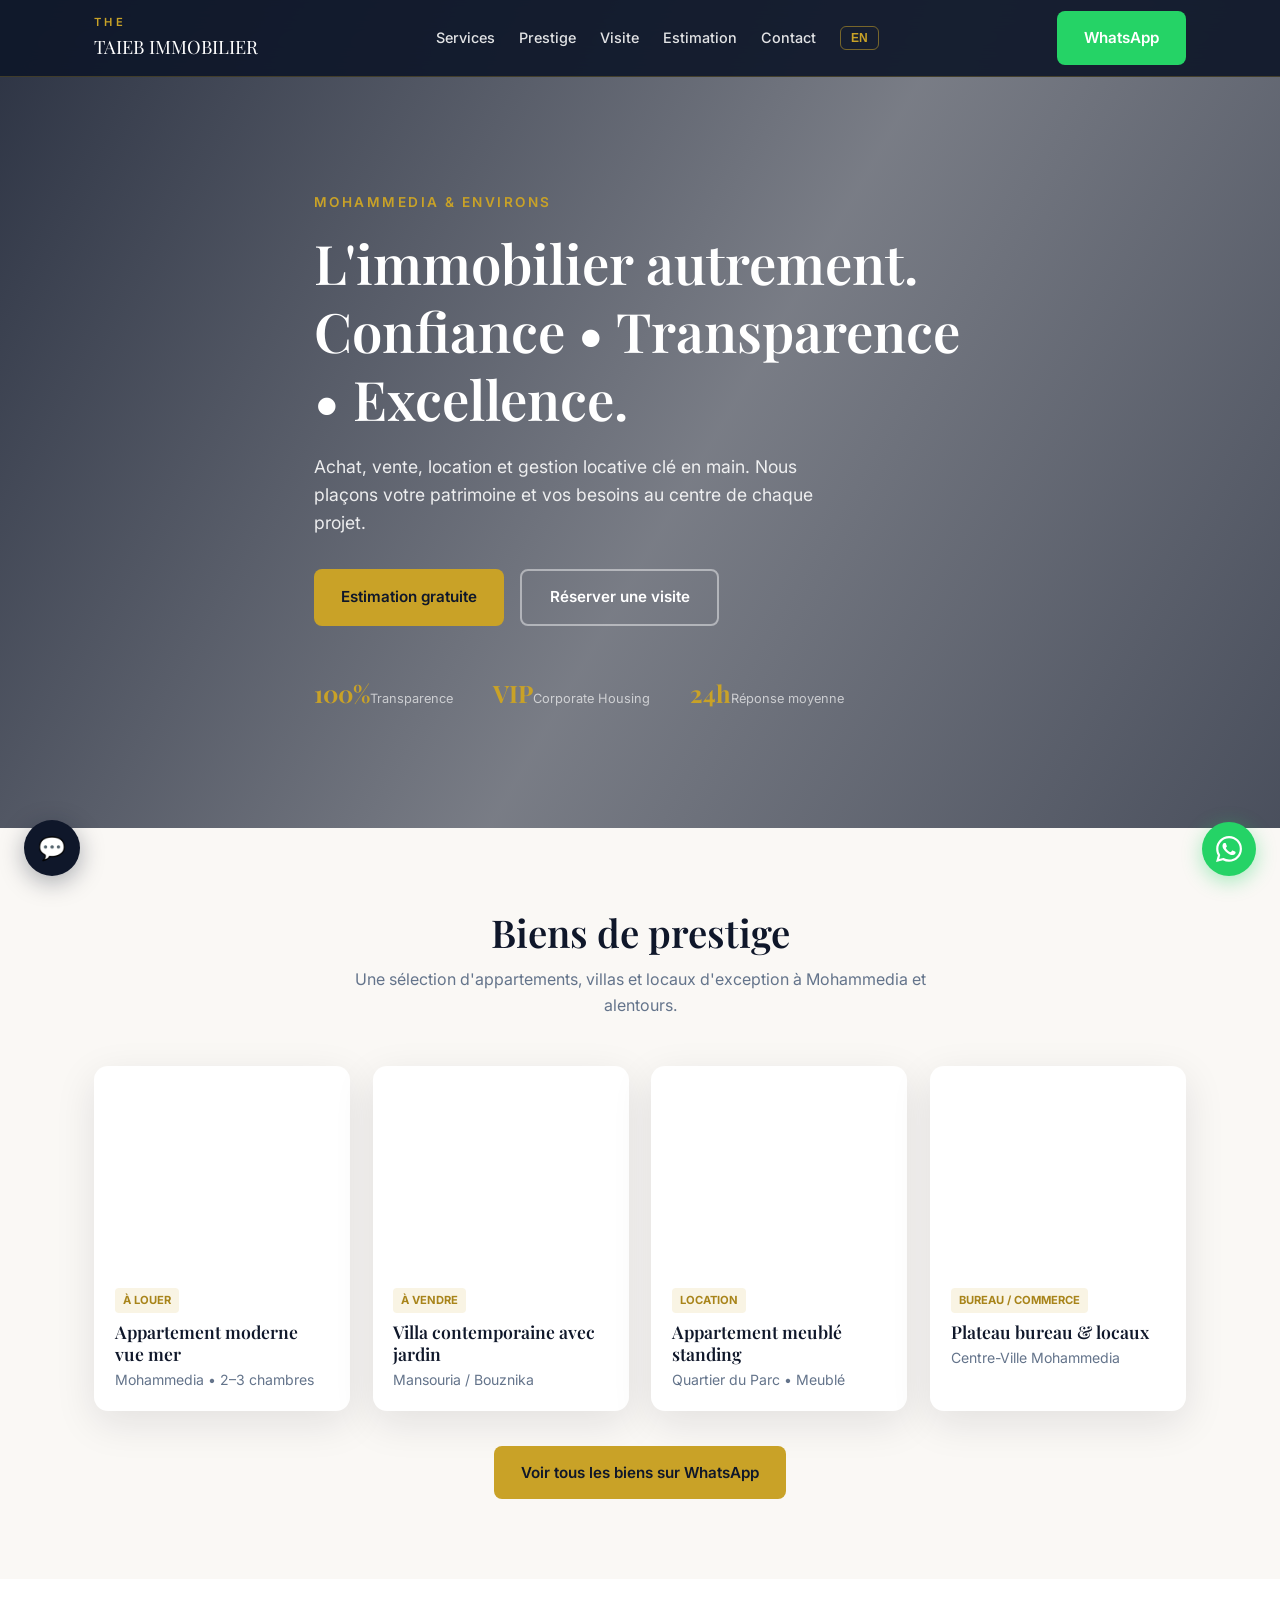
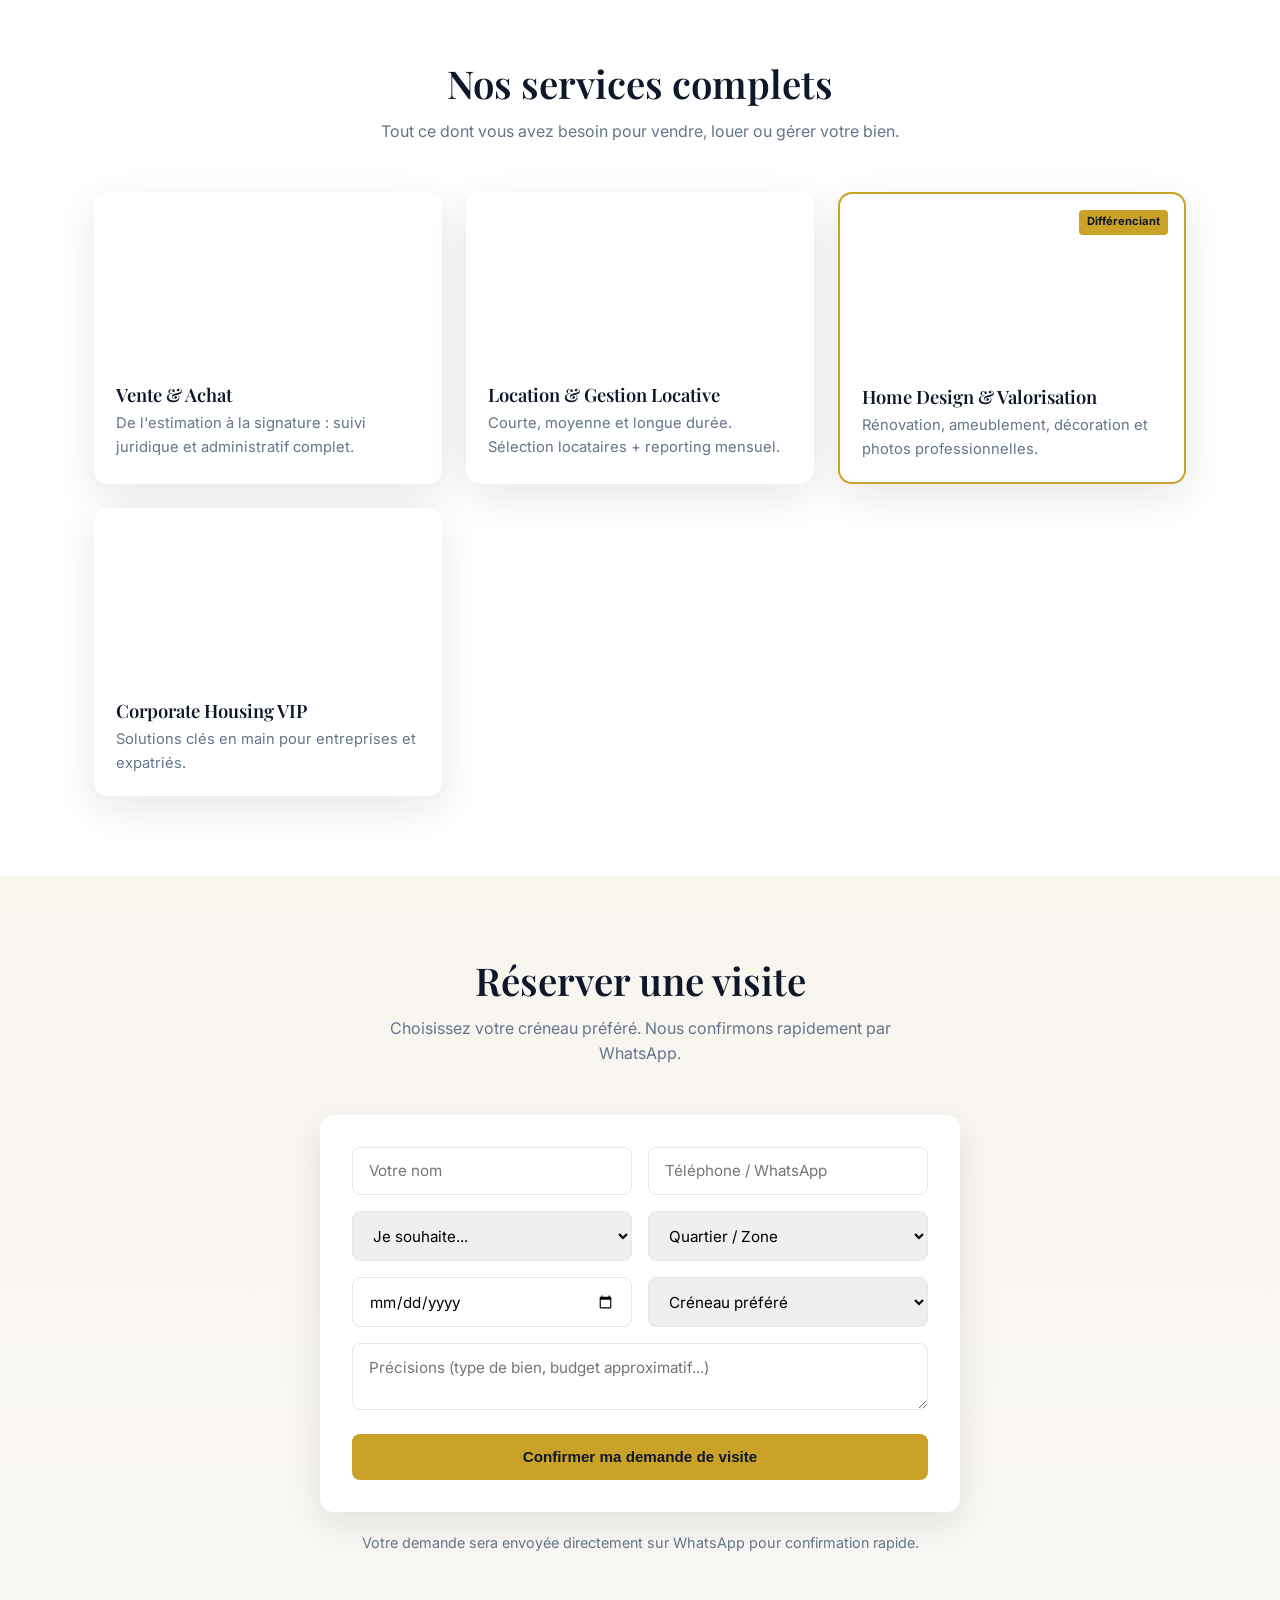
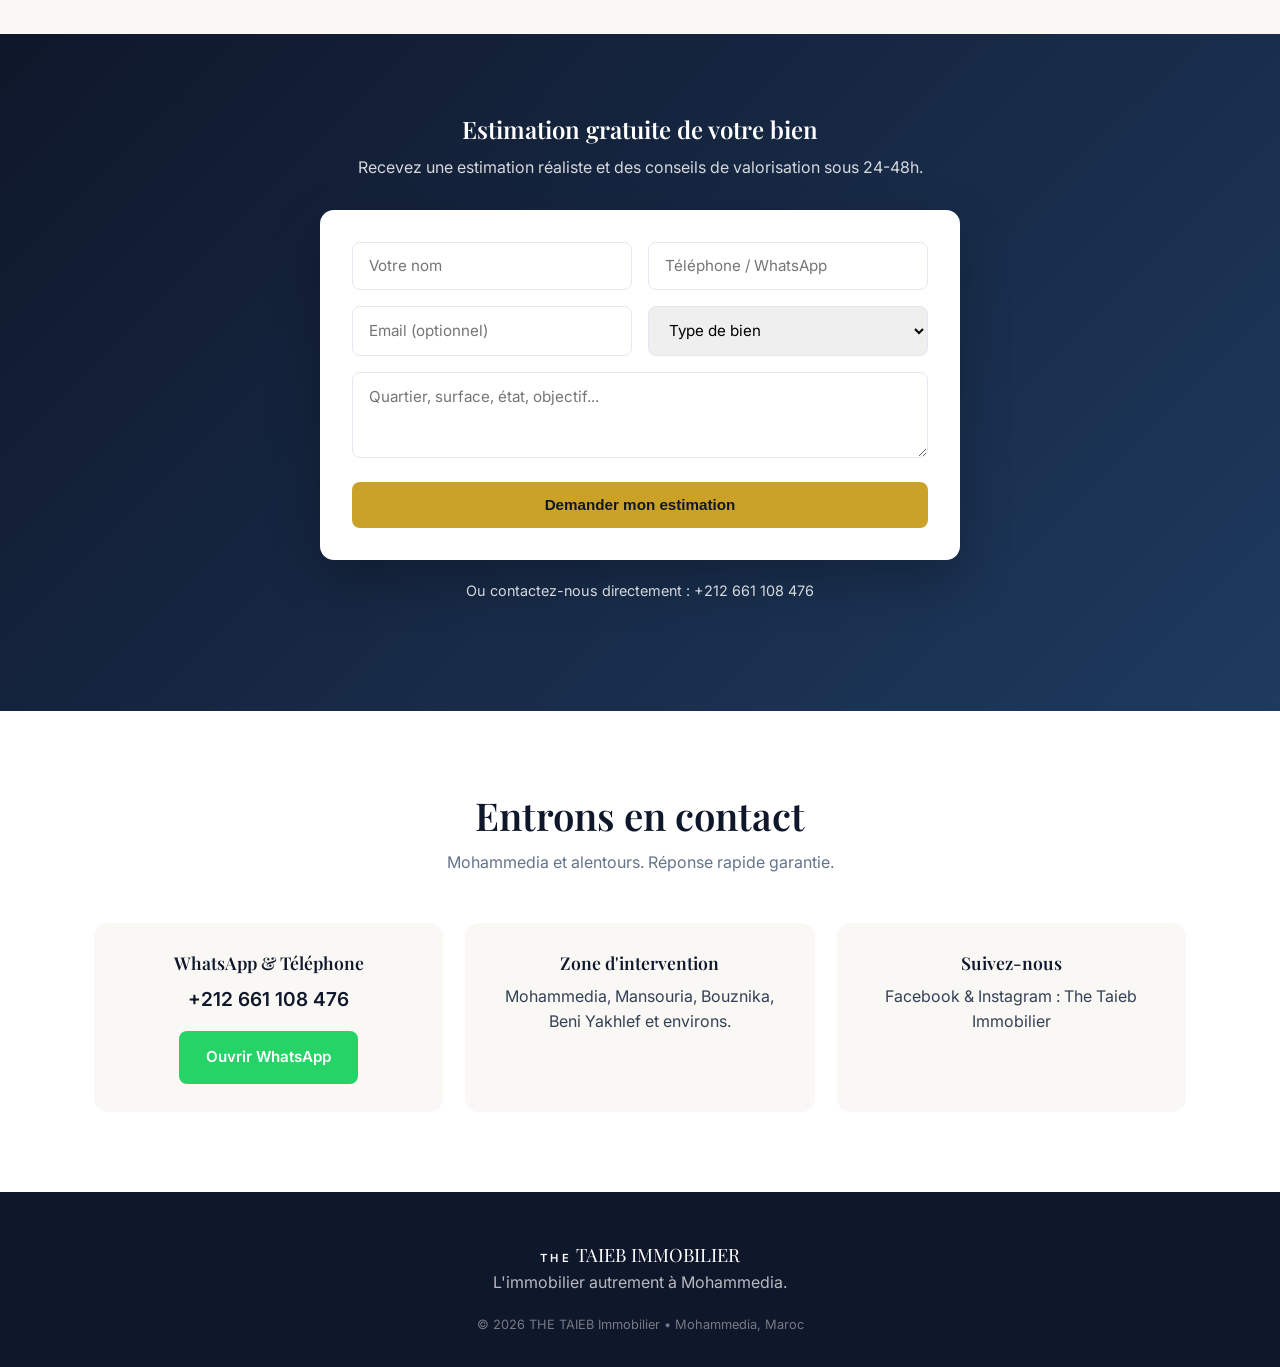
==== commit 75676e66: "Add booking form (Réserver une visite) + floating FAQ chatbot with WhatsApp handoff" ====
--- a/index.html
+++ b/index.html
@@ -4,35 +4,13 @@
   <meta charset="UTF-8">
   <meta name="viewport" content="width=device-width, initial-scale=1.0">
   <title>THE TAIEB Immobilier | Immobilier clé en main à Mohammedia</title>
-  <meta name="description" content="THE TAIEB Immobilier – Achat, vente, location et gestion locative à Mohammedia. Confiance, transparence et excellence. Estimation gratuite, Home Design, Corporate Housing VIP.">
-  <meta name="keywords" content="immobilier Mohammedia, location Mohammedia, vente appartement Mohammedia, gestion locative, THE TAIEB Immobilier">
-  <meta name="author" content="THE TAIEB Immobilier">
+  <meta name="description" content="THE TAIEB Immobilier – Achat, vente, location et gestion locative à Mohammedia. Estimation gratuite, réservation de visite, Home Design, Corporate Housing VIP.">
   <link rel="canonical" href="https://the-taieb-immobilier.vercel.app/">
   <meta property="og:title" content="THE TAIEB Immobilier | Mohammedia">
   <meta property="og:description" content="L'immobilier autrement à Mohammedia. Confiance • Transparence • Excellence.">
-  <meta property="og:type" content="website">
-  <meta property="og:locale" content="fr_MA">
   <link rel="preconnect" href="https://fonts.googleapis.com">
-  <link rel="preconnect" href="https://fonts.gstatic.com" crossorigin>
   <link href="https://fonts.googleapis.com/css2?family=Playfair+Display:wght@500;600;700&family=Inter:wght@400;500;600;700&display=swap" rel="stylesheet">
   <link rel="stylesheet" href="styles.css">
-  <script type="application/ld+json">
-  {
-    "@context": "https://schema.org",
-    "@type": "RealEstateAgent",
-    "name": "THE TAIEB Immobilier",
-    "description": "Agence immobilière à Mohammedia spécialisée en vente, location et gestion locative.",
-    "url": "https://the-taieb-immobilier.vercel.app/",
-    "telephone": "+212661108476",
-    "address": {
-      "@type": "PostalAddress",
-      "addressLocality": "Mohammedia",
-      "addressCountry": "MA"
-    },
-    "areaServed": "Mohammedia et environs",
-    "priceRange": "$$"
-  }
-  </script>
 </head>
 <body>
   <header class="header">
@@ -44,18 +22,16 @@
       <nav class="nav" id="nav">
         <a href="#services">Services</a>
         <a href="#prestige">Prestige</a>
-        <a href="#why">Pourquoi nous</a>
-        <a href="#process">Processus</a>
+        <a href="#booking" data-i18n="nav.booking">Visite</a>
         <a href="#estimation">Estimation</a>
         <a href="#contact">Contact</a>
-        <button class="lang-toggle" id="langToggle" aria-label="Changer de langue">EN</button>
+        <button class="lang-toggle" id="langToggle">EN</button>
       </nav>
       <a href="https://wa.me/212661108476" class="btn btn-whatsapp header-cta" target="_blank" rel="noopener">WhatsApp</a>
-      <button class="menu-toggle" id="menuToggle" aria-label="Menu">☰</button>
+      <button class="menu-toggle" id="menuToggle">☰</button>
     </div>
   </header>
 
-  <!-- Hero with premium image -->
   <section class="hero">
     <div class="hero-bg" style="background-image: url('https://images.unsplash.com/photo-1600596542815-ffad4c1539a9?auto=format&fit=crop&w=2000&q=80');"></div>
     <div class="hero-overlay"></div>
@@ -65,7 +41,7 @@
       <p class="hero-sub" data-i18n="hero.sub">Achat, vente, location et gestion locative clé en main. Nous plaçons votre patrimoine et vos besoins au centre de chaque projet.</p>
       <div class="hero-ctas">
         <a href="#estimation" class="btn btn-primary" data-i18n="hero.cta1">Estimation gratuite</a>
-        <a href="https://wa.me/212661108476?text=Bonjour%2C%20je%20souhaite%20des%20informations%20sur%20vos%20services" class="btn btn-secondary" target="_blank" rel="noopener" data-i18n="hero.cta2">WhatsApp direct</a>
+        <a href="#booking" class="btn btn-secondary" data-i18n="hero.cta3">Réserver une visite</a>
       </div>
       <div class="hero-stats">
         <div><strong>100%</strong><span data-i18n="stat1">Transparence</span></div>
@@ -75,7 +51,6 @@
     </div>
   </section>
 
-  <!-- Prestige Gallery -->
   <section class="section prestige-section" id="prestige">
     <div class="container">
       <div class="section-header">
@@ -85,161 +60,102 @@
       <div class="prestige-grid">
         <article class="prestige-card">
           <div class="prestige-img" style="background-image: url('https://images.unsplash.com/photo-1600607687939-ce8a6c25118c?auto=format&fit=crop&w=800&q=80');"></div>
-          <div class="prestige-body">
-            <span class="tag">À louer</span>
-            <h3>Appartement moderne vue mer</h3>
-            <p>Mohammedia • 2–3 chambres</p>
-          </div>
+          <div class="prestige-body"><span class="tag">À louer</span><h3>Appartement moderne vue mer</h3><p>Mohammedia • 2–3 chambres</p></div>
         </article>
         <article class="prestige-card">
           <div class="prestige-img" style="background-image: url('https://images.unsplash.com/photo-1600585154340-be6161a56a0c?auto=format&fit=crop&w=800&q=80');"></div>
-          <div class="prestige-body">
-            <span class="tag">À vendre</span>
-            <h3>Villa contemporaine avec jardin</h3>
-            <p>Mansouria / Bouznika</p>
-          </div>
+          <div class="prestige-body"><span class="tag">À vendre</span><h3>Villa contemporaine avec jardin</h3><p>Mansouria / Bouznika</p></div>
         </article>
         <article class="prestige-card">
           <div class="prestige-img" style="background-image: url('https://images.unsplash.com/photo-1493809842364-78817add7ffb?auto=format&fit=crop&w=800&q=80');"></div>
-          <div class="prestige-body">
-            <span class="tag">Location</span>
-            <h3>Appartement meublé standing</h3>
-            <p>Quartier du Parc • Meublé</p>
-          </div>
+          <div class="prestige-body"><span class="tag">Location</span><h3>Appartement meublé standing</h3><p>Quartier du Parc • Meublé</p></div>
         </article>
         <article class="prestige-card">
           <div class="prestige-img" style="background-image: url('https://images.unsplash.com/photo-1486406146926-c627a92ad1ab?auto=format&fit=crop&w=800&q=80');"></div>
-          <div class="prestige-body">
-            <span class="tag">Bureau / Commerce</span>
-            <h3>Plateau bureau & locaux</h3>
-            <p>Centre-Ville Mohammedia</p>
-          </div>
+          <div class="prestige-body"><span class="tag">Bureau / Commerce</span><h3>Plateau bureau & locaux</h3><p>Centre-Ville Mohammedia</p></div>
         </article>
       </div>
       <div class="prestige-cta">
-        <a href="https://wa.me/212661108476?text=Bonjour%2C%20je%20souhaite%20voir%20vos%20biens%20disponibles" class="btn btn-primary" target="_blank" rel="noopener" data-i18n="prestige.cta">Voir tous les biens sur WhatsApp</a>
-      </div>
-    </div>
-  </section>
-
-  <!-- Services -->
+        <a href="https://wa.me/212661108476?text=Bonjour%2C%20je%20souhaite%20voir%20vos%20biens" class="btn btn-primary" target="_blank" rel="noopener" data-i18n="prestige.cta">Voir tous les biens sur WhatsApp</a>
+      </div>
+    </div>
+  </section>
+
   <section class="section section-alt" id="services">
     <div class="container">
       <div class="section-header">
         <h2 data-i18n="services.title">Nos services complets</h2>
-        <p data-i18n="services.sub">Tout ce dont vous avez besoin pour vendre, louer ou gérer votre bien en toute sérénité.</p>
+        <p data-i18n="services.sub">Tout ce dont vous avez besoin pour vendre, louer ou gérer votre bien.</p>
       </div>
       <div class="services-grid">
         <article class="service-card">
           <div class="service-img" style="background-image: url('https://images.unsplash.com/photo-1560518883-ce09059eeffa?auto=format&fit=crop&w=600&q=80');"></div>
-          <div class="service-body">
-            <h3 data-i18n="s1.title">Vente & Achat</h3>
-            <p data-i18n="s1.desc">De l'estimation à la signature : suivi juridique et administratif complet. Nous maximisons la valeur de votre bien.</p>
-          </div>
+          <div class="service-body"><h3 data-i18n="s1.title">Vente & Achat</h3><p data-i18n="s1.desc">De l'estimation à la signature : suivi juridique et administratif complet.</p></div>
         </article>
         <article class="service-card">
           <div class="service-img" style="background-image: url('https://images.unsplash.com/photo-1582407947304-fd86f028f716?auto=format&fit=crop&w=600&q=80');"></div>
-          <div class="service-body">
-            <h3 data-i18n="s2.title">Location & Gestion Locative</h3>
-            <p data-i18n="s2.desc">Courte, moyenne et longue durée. Sélection rigoureuse des locataires, entretien, reporting mensuel transparent.</p>
-          </div>
+          <div class="service-body"><h3 data-i18n="s2.title">Location & Gestion Locative</h3><p data-i18n="s2.desc">Courte, moyenne et longue durée. Sélection locataires + reporting mensuel.</p></div>
         </article>
         <article class="service-card featured">
           <div class="service-badge" data-i18n="badge">Différenciant</div>
           <div class="service-img" style="background-image: url('https://images.unsplash.com/photo-1616486338812-3dadae4b4ace?auto=format&fit=crop&w=600&q=80');"></div>
-          <div class="service-body">
-            <h3 data-i18n="s3.title">Home Design & Valorisation</h3>
-            <p data-i18n="s3.desc">Rénovation, ameublement, décoration et photographie professionnelle avant mise en location ou vente.</p>
-          </div>
+          <div class="service-body"><h3 data-i18n="s3.title">Home Design & Valorisation</h3><p data-i18n="s3.desc">Rénovation, ameublement, décoration et photos professionnelles.</p></div>
         </article>
         <article class="service-card">
           <div class="service-img" style="background-image: url('https://images.unsplash.com/photo-1497366216548-37526070297c?auto=format&fit=crop&w=600&q=80');"></div>
-          <div class="service-body">
-            <h3 data-i18n="s4.title">Corporate Housing VIP</h3>
-            <p data-i18n="s4.desc">Solutions clés en main pour entreprises et expatriés : contrats, check-in/out, maintenance et accompagnement sur mesure.</p>
-          </div>
-        </article>
-        <article class="service-card">
-          <div class="service-img" style="background-image: url('https://images.unsplash.com/photo-1554224155-6726b3ff858f?auto=format&fit=crop&w=600&q=80');"></div>
-          <div class="service-body">
-            <h3 data-i18n="s5.title">Reporting & Suivi</h3>
-            <p data-i18n="s5.desc">Communication continue et reporting mensuel clair pour les propriétaires. Zéro surprise.</p>
-          </div>
-        </article>
-        <article class="service-card">
-          <div class="service-img" style="background-image: url('https://images.unsplash.com/photo-1522071820081-009f0129c71c?auto=format&fit=crop&w=600&q=80');"></div>
-          <div class="service-body">
-            <h3 data-i18n="s6.title">The Taieb Academy</h3>
-            <p data-i18n="s6.desc">Formation continue de nos agents à la prospection, négociation et excellence client.</p>
-          </div>
-        </article>
-      </div>
-    </div>
-  </section>
-
-  <!-- Why us -->
-  <section class="section why-section" id="why">
-    <div class="why-bg" style="background-image: url('https://images.unsplash.com/photo-1600607687644-c7171b42498b?auto=format&fit=crop&w=1800&q=80');"></div>
-    <div class="why-overlay"></div>
-    <div class="container why-content">
-      <div class="section-header light">
-        <h2 data-i18n="why.title">Pourquoi choisir THE TAIEB Immobilier</h2>
-        <p data-i18n="why.sub">Une approche humaine et professionnelle au service de votre patrimoine.</p>
-      </div>
-      <div class="why-grid">
-        <div class="why-item">
-          <h3 data-i18n="w1.title">Confiance & Transparence</h3>
-          <p data-i18n="w1.desc">Chaque étape est claire. Vous savez toujours où en est votre projet.</p>
-        </div>
-        <div class="why-item">
-          <h3 data-i18n="w2.title">Expertise locale Mohammedia</h3>
-          <p data-i18n="w2.desc">Connaissance fine des quartiers, des prix et des opportunités de la région.</p>
-        </div>
-        <div class="why-item">
-          <h3 data-i18n="w3.title">Service 360°</h3>
-          <p data-i18n="w3.desc">De la valorisation à la gestion quotidienne, un interlocuteur unique.</p>
-        </div>
-        <div class="why-item">
-          <h3 data-i18n="w4.title">Expérience client VIP</h3>
-          <p data-i18n="w4.desc">« Come as a guest, leave as a family ». Respect, écoute et confidentialité.</p>
-        </div>
-      </div>
-    </div>
-  </section>
-
-  <!-- Process -->
-  <section class="section" id="process">
-    <div class="container">
-      <div class="section-header">
-        <h2 data-i18n="process.title">Comment ça marche</h2>
-        <p data-i18n="process.sub">Un parcours simple et rassurant, du premier contact à la remise des clés.</p>
-      </div>
-      <div class="process-steps">
-        <div class="step">
-          <span class="step-num">01</span>
-          <h3 data-i18n="p1.title">Contact & Écoute</h3>
-          <p data-i18n="p1.desc">WhatsApp, téléphone ou formulaire. Nous définissons ensemble vos besoins.</p>
-        </div>
-        <div class="step">
-          <span class="step-num">02</span>
-          <h3 data-i18n="p2.title">Estimation / Sélection</h3>
-          <p data-i18n="p2.desc">Estimation précise de votre bien ou sélection des meilleures offres.</p>
-        </div>
-        <div class="step">
-          <span class="step-num">03</span>
-          <h3 data-i18n="p3.title">Valorisation (si besoin)</h3>
-          <p data-i18n="p3.desc">Home Design : rénovation, meubles, photos pro pour maximiser l'attractivité.</p>
-        </div>
-        <div class="step">
-          <span class="step-num">04</span>
-          <h3 data-i18n="p4.title">Commercialisation & Suivi</h3>
-          <p data-i18n="p4.desc">Diffusion, visites, négociation, puis gestion ou signature en toute sérénité.</p>
-        </div>
-      </div>
-    </div>
-  </section>
-
-  <!-- Estimation -->
+          <div class="service-body"><h3 data-i18n="s4.title">Corporate Housing VIP</h3><p data-i18n="s4.desc">Solutions clés en main pour entreprises et expatriés.</p></div>
+        </article>
+      </div>
+    </div>
+  </section>
+
+  <!-- BOOKING -->
+  <section class="section booking-section" id="booking">
+    <div class="container">
+      <div class="section-header">
+        <h2 data-i18n="booking.title">Réserver une visite</h2>
+        <p data-i18n="booking.sub">Choisissez votre créneau préféré. Nous confirmons rapidement par WhatsApp.</p>
+      </div>
+      <form class="booking-form" id="bookingForm">
+        <div class="form-row">
+          <input type="text" name="name" placeholder="Votre nom" required data-i18n-placeholder="form.name">
+          <input type="tel" name="phone" placeholder="Téléphone / WhatsApp" required data-i18n-placeholder="form.phone">
+        </div>
+        <div class="form-row">
+          <select name="interest" required>
+            <option value="" data-i18n="book.interest">Je souhaite...</option>
+            <option value="acheter">Acheter un bien</option>
+            <option value="louer">Louer un bien</option>
+            <option value="vendre">Vendre / Estimer mon bien</option>
+            <option value="gestion">Gestion locative</option>
+            <option value="corporate">Corporate Housing</option>
+          </select>
+          <select name="area">
+            <option value="" data-i18n="book.area">Quartier / Zone</option>
+            <option value="Centre-Ville">Centre-Ville</option>
+            <option value="Quartier du Parc">Quartier du Parc</option>
+            <option value="Mansouria">Mansouria</option>
+            <option value="Bouznika">Bouznika</option>
+            <option value="Beni Yakhlef">Beni Yakhlef</option>
+            <option value="Autre">Autre</option>
+          </select>
+        </div>
+        <div class="form-row">
+          <input type="date" name="date" required>
+          <select name="time" required>
+            <option value="" data-i18n="book.time">Créneau préféré</option>
+            <option value="Matin (9h-12h)">Matin (9h–12h)</option>
+            <option value="Après-midi (14h-17h)">Après-midi (14h–17h)</option>
+            <option value="Soir (17h-19h)">Soir (17h–19h)</option>
+          </select>
+        </div>
+        <textarea name="message" rows="2" placeholder="Précisions (type de bien, budget approximatif...)" data-i18n-placeholder="book.message"></textarea>
+        <button type="submit" class="btn btn-primary btn-full" data-i18n="book.submit">Confirmer ma demande de visite</button>
+      </form>
+      <p class="form-note-dark" data-i18n="book.note">Votre demande sera envoyée directement sur WhatsApp pour confirmation rapide.</p>
+    </div>
+  </section>
+
   <section class="section cta-section" id="estimation">
     <div class="container">
       <div class="cta-box">
@@ -260,15 +176,14 @@
               <option value="autre">Autre</option>
             </select>
           </div>
-          <textarea name="details" rows="3" placeholder="Quartier, surface, état, objectif (vente/location)..." data-i18n-placeholder="form.details"></textarea>
+          <textarea name="details" rows="3" placeholder="Quartier, surface, état, objectif..." data-i18n-placeholder="form.details"></textarea>
           <button type="submit" class="btn btn-primary btn-full" data-i18n="form.submit">Demander mon estimation</button>
         </form>
-        <p class="form-note" data-i18n="form.note">Ou contactez-nous directement sur WhatsApp : +212 661 108 476</p>
-      </div>
-    </div>
-  </section>
-
-  <!-- Contact -->
+        <p class="form-note" data-i18n="form.note">Ou contactez-nous directement : +212 661 108 476</p>
+      </div>
+    </div>
+  </section>
+
   <section class="section section-alt" id="contact">
     <div class="container">
       <div class="section-header">
@@ -283,12 +198,11 @@
         </div>
         <div class="contact-card">
           <h3 data-i18n="c2.title">Zone d'intervention</h3>
-          <p data-i18n="c2.desc">Mohammedia, Mansouria, Bouznika, Beni Yakhlef et environs. Projets corporate & expatriés bienvenus.</p>
+          <p data-i18n="c2.desc">Mohammedia, Mansouria, Bouznika, Beni Yakhlef et environs.</p>
         </div>
         <div class="contact-card">
           <h3 data-i18n="c3.title">Suivez-nous</h3>
-          <p data-i18n="c3.desc">Conseils, nouveaux biens et coulisses de l'agence sur Facebook & Instagram.</p>
-          <p class="social-note">Recherchez « The Taieb Immobilier »</p>
+          <p data-i18n="c3.desc">Facebook & Instagram : The Taieb Immobilier</p>
         </div>
       </div>
     </div>
@@ -301,18 +215,36 @@
         <span class="logo-text">TAIEB IMMOBILIER</span>
         <p data-i18n="footer.tag">L'immobilier autrement à Mohammedia.</p>
       </div>
-      <div class="footer-links">
-        <a href="#services" data-i18n="nav.services">Services</a>
-        <a href="#estimation" data-i18n="nav.estimation">Estimation</a>
-        <a href="#contact" data-i18n="nav.contact">Contact</a>
-      </div>
       <p class="footer-copy">© 2026 THE TAIEB Immobilier • Mohammedia, Maroc</p>
     </div>
   </footer>
 
-  <a href="https://wa.me/212661108476?text=Bonjour%20THE%20TAIEB%20Immobilier" class="float-whatsapp" target="_blank" rel="noopener" aria-label="WhatsApp">
-    <svg viewBox="0 0 24 24" width="28" height="28" fill="currentColor"><path d="M17.472 14.382c-.297-.149-1.758-.867-2.03-.967-.273-.099-.471-.148-.67.15-.197.297-.767.966-.94 1.164-.173.199-.347.223-.644.075-.297-.15-1.255-.463-2.39-1.475-.883-.788-1.48-1.761-1.653-2.059-.173-.297-.018-.458.13-.606.134-.133.298-.347.446-.52.149-.174.198-.298.298-.497.099-.198.05-.371-.025-.52-.075-.149-.669-1.612-.916-2.207-.242-.579-.487-.5-.669-.51-.173-.008-.371-.01-.57-.01-.198 0-.52.074-.792.372-.272.297-1.04 1.016-1.04 2.479 0 1.462 1.065 2.875 1.213 3.074.149.198 2.096 3.2 5.077 4.487.709.306 1.262.489 1.694.625.712.227 1.36.195 1.871.118.571-.085 1.758-.719 2.006-1.413.248-.694.248-1.289.173-1.413-.074-.124-.272-.198-.57-.347m-5.421 7.403h-.004a9.87 9.87 0 01-5.031-1.378l-.361-.214-3.741.982.998-3.648-.235-.374a9.86 9.86 0 01-1.51-5.26c.001-5.45 4.436-9.884 9.888-9.884 2.64 0 5.122 1.03 6.988 2.898a9.825 9.825 0 012.893 6.994c-.003 5.45-4.435 9.884-9.885 9.884m8.413-18.297A11.815 11.815 0 0012.05 0C5.495 0 .16 5.335.157 11.892c0 2.096.547 4.142 1.588 5.945L.057 24l6.305-1.654a11.882 11.882 0 005.683 1.448h.005c6.554 0 11.89-5.335 11.893-11.893a11.821 11.821 0 00-3.48-8.413z"/></svg>
+  <!-- Floating WhatsApp -->
+  <a href="https://wa.me/212661108476" class="float-whatsapp" target="_blank" rel="noopener" aria-label="WhatsApp">
+    <svg viewBox="0 0 24 24" width="26" height="26" fill="currentColor"><path d="M17.472 14.382c-.297-.149-1.758-.867-2.03-.967-.273-.099-.471-.148-.67.15-.197.297-.767.966-.94 1.164-.173.199-.347.223-.644.075-.297-.15-1.255-.463-2.39-1.475-.883-.788-1.48-1.761-1.653-2.059-.173-.297-.018-.458.13-.606.134-.133.298-.347.446-.52.149-.174.198-.298.298-.497.099-.198.05-.371-.025-.52-.075-.149-.669-1.612-.916-2.207-.242-.579-.487-.5-.669-.51-.173-.008-.371-.01-.57-.01-.198 0-.52.074-.792.372-.272.297-1.04 1.016-1.04 2.479 0 1.462 1.065 2.875 1.213 3.074.149.198 2.096 3.2 5.077 4.487.709.306 1.262.489 1.694.625.712.227 1.36.195 1.871.118.571-.085 1.758-.719 2.006-1.413.248-.694.248-1.289.173-1.413-.074-.124-.272-.198-.57-.347m-5.421 7.403h-.004a9.87 9.87 0 01-5.031-1.378l-.361-.214-3.741.982.998-3.648-.235-.374a9.86 9.86 0 01-1.51-5.26c.001-5.45 4.436-9.884 9.888-9.884 2.64 0 5.122 1.03 6.988 2.898a9.825 9.825 0 012.893 6.994c-.003 5.45-4.435 9.884-9.885 9.884m8.413-18.297A11.815 11.815 0 0012.05 0C5.495 0 .16 5.335.157 11.892c0 2.096.547 4.142 1.588 5.945L.057 24l6.305-1.654a11.882 11.882 0 005.683 1.448h.005c6.554 0 11.89-5.335 11.893-11.893a11.821 11.821 0 00-3.48-8.413z"/></svg>
   </a>
+
+  <!-- Chatbot -->
+  <div class="chatbot" id="chatbot">
+    <button class="chatbot-toggle" id="chatToggle" aria-label="Ouvrir le chat">
+      <span class="chat-icon">💬</span>
+      <span class="chat-close">✕</span>
+    </button>
+    <div class="chatbot-panel" id="chatPanel">
+      <div class="chatbot-header">
+        <div>
+          <strong>THE TAIEB Assistant</strong>
+          <span data-i18n="chat.status">En ligne • Réponse rapide</span>
+        </div>
+      </div>
+      <div class="chatbot-messages" id="chatMessages"></div>
+      <div class="chatbot-quick" id="chatQuick"></div>
+      <div class="chatbot-input">
+        <input type="text" id="chatInput" placeholder="Écrivez votre message..." data-i18n-placeholder="chat.placeholder">
+        <button id="chatSend">➤</button>
+      </div>
+    </div>
+  </div>
 
   <script src="script.js"></script>
 </body>
--- a/styles.css
+++ b/styles.css
@@ -1,269 +1,17 @@
-:root {
-  --gold: #c9a227;
-  --gold-dark: #a8841a;
-  --navy: #0f172a;
-  --navy-light: #1e293b;
-  --cream: #faf8f5;
-  --white: #ffffff;
-  --text: #334155;
-  --text-light: #64748b;
-  --radius: 14px;
-  --shadow: 0 12px 40px rgba(15, 23, 42, 0.1);
-  --transition: 0.3s ease;
-}
+:root{--gold:#c9a227;--gold-dark:#a8841a;--navy:#0f172a;--cream:#faf8f5;--white:#fff;--text:#334155;--text-light:#64748b;--radius:14px;--shadow:0 12px 40px rgba(15,23,42,.1);--transition:.3s ease}*{margin:0;padding:0;box-sizing:border-box}html{scroll-behavior:smooth}body{font-family:Inter,system-ui,sans-serif;color:var(--text);background:var(--cream);line-height:1.6}h1,h2,h3{font-family:'Playfair Display',Georgia,serif;color:var(--navy);font-weight:600;line-height:1.25}.container{max-width:1140px;margin:0 auto;padding:0 1.5rem}.header{position:fixed;top:0;left:0;right:0;z-index:100;background:rgba(15,23,42,.92);backdrop-filter:blur(14px);border-bottom:1px solid rgba(201,162,39,.25)}.header-inner{display:flex;align-items:center;justify-content:space-between;height:76px}.logo{display:flex;flex-direction:column;text-decoration:none;color:#fff}.logo-mark{font-size:.7rem;letter-spacing:.3em;color:var(--gold);font-weight:600}.logo-text{font-family:'Playfair Display',serif;font-size:1.15rem}.nav{display:flex;align-items:center;gap:1.5rem}.nav a{color:rgba(255,255,255,.88);text-decoration:none;font-size:.9rem;font-weight:500}.nav a:hover{color:var(--gold)}.lang-toggle{background:0 0;border:1px solid rgba(201,162,39,.55);color:var(--gold);padding:.28rem .65rem;border-radius:6px;font-size:.75rem;font-weight:600;cursor:pointer}.header-cta{display:none}.menu-toggle{display:none;background:0 0;border:none;color:#fff;font-size:1.5rem;cursor:pointer}.btn{display:inline-flex;align-items:center;justify-content:center;gap:.5rem;padding:.9rem 1.7rem;border-radius:8px;font-weight:600;font-size:.95rem;text-decoration:none;border:none;cursor:pointer;transition:all var(--transition)}.btn-primary{background:var(--gold);color:var(--navy)}.btn-primary:hover{background:var(--gold-dark);transform:translateY(-2px)}.btn-secondary{background:0 0;color:#fff;border:2px solid rgba(255,255,255,.45)}.btn-secondary:hover{border-color:#fff;background:rgba(255,255,255,.12)}.btn-whatsapp{background:#25D366;color:#fff}.btn-full{width:100%}.hero{position:relative;min-height:92vh;display:flex;align-items:center;color:#fff;padding-top:76px;overflow:hidden}.hero-bg{position:absolute;inset:0;background-size:cover;background-position:center}.hero-overlay{position:absolute;inset:0;background:linear-gradient(120deg,rgba(15,23,42,.88),rgba(15,23,42,.55) 55%,rgba(15,23,42,.75))}.hero-content{position:relative;z-index:2;max-width:700px;padding:4rem 1.5rem}.hero-eyebrow{color:var(--gold);font-size:.85rem;font-weight:600;letter-spacing:.18em;text-transform:uppercase;margin-bottom:1rem}.hero h1{color:#fff;font-size:clamp(2.2rem,5vw,3.4rem);margin-bottom:1.2rem}.hero-sub{font-size:1.1rem;color:rgba(255,255,255,.88);margin-bottom:2rem;max-width:520px}.hero-ctas{display:flex;flex-wrap:wrap;gap:1rem;margin-bottom:3rem}.hero-stats{display:flex;gap:2.5rem;flex-wrap:wrap}.hero-stats strong{font-size:1.5rem;color:var(--gold);font-family:'Playfair Display',serif}.hero-stats span{font-size:.8rem;color:rgba(255,255,255,.65)}.section{padding:5rem 0}.section-alt{background:#fff}.section-header{text-align:center;max-width:580px;margin:0 auto 3rem}.section-header h2{font-size:clamp(1.8rem,3vw,2.4rem);margin-bottom:.7rem}.section-header p{color:var(--text-light)}.prestige-grid{display:grid;grid-template-columns:repeat(auto-fit,minmax(250px,1fr));gap:1.4rem}.prestige-card{background:#fff;border-radius:var(--radius);overflow:hidden;box-shadow:var(--shadow);transition:transform var(--transition)}.prestige-card:hover{transform:translateY(-5px)}.prestige-img{height:200px;background-size:cover;background-position:center}.prestige-body{padding:1.2rem 1.3rem}.prestige-body .tag{display:inline-block;font-size:.7rem;font-weight:700;text-transform:uppercase;color:var(--gold-dark);background:rgba(201,162,39,.12);padding:.2rem .5rem;border-radius:4px;margin-bottom:.5rem}.prestige-body h3{font-size:1.1rem;margin-bottom:.3rem}.prestige-body p{font-size:.88rem;color:var(--text-light)}.prestige-cta{text-align:center;margin-top:2.2rem}.services-grid{display:grid;grid-template-columns:repeat(auto-fit,minmax(280px,1fr));gap:1.5rem}.service-card{background:#fff;border-radius:var(--radius);overflow:hidden;box-shadow:var(--shadow);position:relative;transition:transform var(--transition)}.service-card:hover{transform:translateY(-4px)}.service-card.featured{border:2px solid var(--gold)}.service-badge{position:absolute;top:1rem;right:1rem;z-index:2;background:var(--gold);color:var(--navy);font-size:.7rem;font-weight:700;padding:.2rem .5rem;border-radius:4px}.service-img{height:170px;background-size:cover;background-position:center}.service-body{padding:1.3rem 1.4rem}.service-body h3{font-size:1.15rem;margin-bottom:.4rem}.service-body p{font-size:.92rem;color:var(--text-light)}
 
-* { margin: 0; padding: 0; box-sizing: border-box; }
-html { scroll-behavior: smooth; }
-body {
-  font-family: 'Inter', system-ui, sans-serif;
-  color: var(--text);
-  background: var(--cream);
-  line-height: 1.6;
-}
-h1, h2, h3 {
-  font-family: 'Playfair Display', Georgia, serif;
-  color: var(--navy);
-  font-weight: 600;
-  line-height: 1.25;
-}
-.container { max-width: 1140px; margin: 0 auto; padding: 0 1.5rem; }
+/* Booking */
+.booking-section{background:linear-gradient(180deg,#f8f5ef 0%,var(--cream) 100%)}.booking-form{max-width:640px;margin:0 auto;background:#fff;padding:2rem;border-radius:var(--radius);box-shadow:var(--shadow)}.form-row{display:grid;grid-template-columns:1fr 1fr;gap:1rem;margin-bottom:1rem}.booking-form input,.booking-form select,.booking-form textarea,.estimate-form input,.estimate-form select,.estimate-form textarea{width:100%;padding:.85rem 1rem;border:1px solid #e2e8f0;border-radius:8px;font-size:.95rem;font-family:inherit}.booking-form textarea,.estimate-form textarea{margin-bottom:1rem;resize:vertical}.form-note-dark{text-align:center;margin-top:1.2rem;font-size:.9rem;color:var(--text-light)}
 
-/* Header */
-.header {
-  position: fixed; top: 0; left: 0; right: 0; z-index: 100;
-  background: rgba(15, 23, 42, 0.92);
-  backdrop-filter: blur(14px);
-  border-bottom: 1px solid rgba(201, 162, 39, 0.25);
-}
-.header-inner { display: flex; align-items: center; justify-content: space-between; height: 76px; }
-.logo { display: flex; flex-direction: column; text-decoration: none; color: var(--white); }
-.logo-mark { font-size: 0.7rem; letter-spacing: 0.3em; color: var(--gold); font-weight: 600; }
-.logo-text { font-family: 'Playfair Display', serif; font-size: 1.15rem; letter-spacing: 0.04em; }
-.nav { display: flex; align-items: center; gap: 1.6rem; }
-.nav a { color: rgba(255,255,255,0.88); text-decoration: none; font-size: 0.9rem; font-weight: 500; transition: color var(--transition); }
-.nav a:hover { color: var(--gold); }
-.lang-toggle {
-  background: transparent; border: 1px solid rgba(201,162,39,0.55); color: var(--gold);
-  padding: 0.28rem 0.65rem; border-radius: 6px; font-size: 0.75rem; font-weight: 600; cursor: pointer;
-}
-.header-cta { display: none; }
-.menu-toggle { display: none; background: none; border: none; color: white; font-size: 1.5rem; cursor: pointer; }
+.cta-section{background:linear-gradient(135deg,var(--navy),#1e3a5f);color:#fff}.cta-box{max-width:640px;margin:0 auto;text-align:center}.cta-box h2{color:#fff;margin-bottom:.7rem}.cta-box>p{color:rgba(255,255,255,.82);margin-bottom:1.8rem}.estimate-form{background:#fff;padding:2rem;border-radius:var(--radius);text-align:left;box-shadow:0 20px 50px rgba(0,0,0,.25)}.form-note{margin-top:1.2rem;font-size:.9rem;color:rgba(255,255,255,.7)}
 
-/* Buttons */
-.btn {
-  display: inline-flex; align-items: center; justify-content: center; gap: 0.5rem;
-  padding: 0.9rem 1.7rem; border-radius: 8px; font-weight: 600; font-size: 0.95rem;
-  text-decoration: none; border: none; cursor: pointer; transition: all var(--transition);
-}
-.btn-primary { background: var(--gold); color: var(--navy); }
-.btn-primary:hover { background: var(--gold-dark); transform: translateY(-2px); box-shadow: 0 8px 20px rgba(201,162,39,0.35); }
-.btn-secondary { background: transparent; color: white; border: 2px solid rgba(255,255,255,0.45); }
-.btn-secondary:hover { border-color: white; background: rgba(255,255,255,0.12); }
-.btn-whatsapp { background: #25D366; color: white; }
-.btn-whatsapp:hover { background: #1da851; }
-.btn-full { width: 100%; }
+.contact-grid{display:grid;grid-template-columns:repeat(auto-fit,minmax(250px,1fr));gap:1.4rem}.contact-card{background:var(--cream);padding:1.8rem 1.5rem;border-radius:var(--radius);text-align:center}.contact-card h3{font-size:1.1rem;margin-bottom:.6rem}.contact-card a[href^=tel]{color:var(--navy);font-weight:600;font-size:1.2rem;text-decoration:none}.contact-card .btn{margin-top:1rem}
 
-/* Hero */
-.hero {
-  position: relative; min-height: 95vh; display: flex; align-items: center;
-  color: white; padding-top: 76px; overflow: hidden;
-}
-.hero-bg {
-  position: absolute; inset: 0;
-  background-size: cover; background-position: center;
-  transform: scale(1.02);
-}
-.hero-overlay {
-  position: absolute; inset: 0;
-  background: linear-gradient(120deg, rgba(15,23,42,0.88) 0%, rgba(15,23,42,0.55) 55%, rgba(15,23,42,0.75) 100%);
-}
-.hero-content { position: relative; z-index: 2; max-width: 700px; padding: 4.5rem 1.5rem; }
-.hero-eyebrow {
-  color: var(--gold); font-size: 0.85rem; font-weight: 600;
-  letter-spacing: 0.18em; text-transform: uppercase; margin-bottom: 1rem;
-}
-.hero h1 { color: white; font-size: clamp(2.3rem, 5.2vw, 3.5rem); margin-bottom: 1.3rem; text-shadow: 0 2px 20px rgba(0,0,0,0.3); }
-.hero-sub { font-size: 1.15rem; color: rgba(255,255,255,0.88); margin-bottom: 2.2rem; max-width: 520px; }
-.hero-ctas { display: flex; flex-wrap: wrap; gap: 1rem; margin-bottom: 3.2rem; }
-.hero-stats { display: flex; gap: 2.8rem; flex-wrap: wrap; }
-.hero-stats div { display: flex; flex-direction: column; }
-.hero-stats strong { font-size: 1.55rem; color: var(--gold); font-family: 'Playfair Display', serif; }
-.hero-stats span { font-size: 0.8rem; color: rgba(255,255,255,0.65); }
+.footer{background:var(--navy);color:rgba(255,255,255,.7);padding:3rem 0 2rem}.footer-inner{display:flex;flex-direction:column;align-items:center;gap:1.2rem;text-align:center}.footer-brand .logo-mark,.footer-brand .logo-text{color:#fff}.footer-copy{font-size:.8rem;opacity:.6}
 
-/* Sections */
-.section { padding: 5.5rem 0; }
-.section-alt { background: white; }
-.section-header { text-align: center; max-width: 600px; margin: 0 auto 3.2rem; }
-.section-header h2 { font-size: clamp(1.9rem, 3.2vw, 2.5rem); margin-bottom: 0.8rem; }
-.section-header p { color: var(--text-light); }
-.section-header.light h2 { color: white; }
-.section-header.light p { color: rgba(255,255,255,0.8); }
+.float-whatsapp{position:fixed;bottom:1.5rem;right:1.5rem;width:54px;height:54px;background:#25D366;color:#fff;border-radius:50%;display:flex;align-items:center;justify-content:center;box-shadow:0 5px 20px rgba(37,211,102,.4);z-index:90;transition:transform .25s}.float-whatsapp:hover{transform:scale(1.08)}
 
-/* Prestige Gallery */
-.prestige-section { background: var(--cream); }
-.prestige-grid {
-  display: grid;
-  grid-template-columns: repeat(auto-fit, minmax(260px, 1fr));
-  gap: 1.5rem;
-}
-.prestige-card {
-  background: white; border-radius: var(--radius); overflow: hidden;
-  box-shadow: var(--shadow); transition: transform var(--transition), box-shadow var(--transition);
-}
-.prestige-card:hover { transform: translateY(-6px); box-shadow: 0 20px 50px rgba(15,23,42,0.14); }
-.prestige-img {
-  height: 220px; background-size: cover; background-position: center;
-  transition: transform 0.5s ease;
-}
-.prestige-card:hover .prestige-img { transform: scale(1.05); }
-.prestige-body { padding: 1.3rem 1.4rem 1.5rem; }
-.prestige-body .tag {
-  display: inline-block; font-size: 0.7rem; font-weight: 700; letter-spacing: 0.05em;
-  text-transform: uppercase; color: var(--gold-dark); background: rgba(201,162,39,0.12);
-  padding: 0.25rem 0.55rem; border-radius: 4px; margin-bottom: 0.6rem;
-}
-.prestige-body h3 { font-size: 1.15rem; margin-bottom: 0.35rem; }
-.prestige-body p { font-size: 0.9rem; color: var(--text-light); }
-.prestige-cta { text-align: center; margin-top: 2.5rem; }
+/* Chatbot */
+.chatbot{position:fixed;bottom:1.5rem;left:1.5rem;z-index:95}.chatbot-toggle{width:56px;height:56px;border-radius:50%;background:var(--navy);color:#fff;border:none;cursor:pointer;box-shadow:0 6px 24px rgba(15,23,42,.35);display:flex;align-items:center;justify-content:center;font-size:1.4rem;transition:transform .25s}.chatbot-toggle:hover{transform:scale(1.06)}.chatbot.open .chat-icon{display:none}.chatbot:not(.open) .chat-close{display:none}.chatbot-panel{display:none;position:absolute;bottom:70px;left:0;width:340px;max-width:calc(100vw - 2rem);background:#fff;border-radius:16px;box-shadow:0 20px 60px rgba(15,23,42,.2);overflow:hidden;flex-direction:column}.chatbot.open .chatbot-panel{display:flex}.chatbot-header{background:var(--navy);color:#fff;padding:1rem 1.2rem}.chatbot-header strong{display:block;font-size:1rem}.chatbot-header span{font-size:.75rem;opacity:.75}.chatbot-messages{height:280px;overflow-y:auto;padding:1rem;display:flex;flex-direction:column;gap:.7rem;background:#f8fafc}.chat-msg{max-width:85%;padding:.7rem 1rem;border-radius:12px;font-size:.9rem;line-height:1.45}.chat-msg.bot{background:#fff;border:1px solid #e2e8f0;align-self:flex-start;border-bottom-left-radius:4px}.chat-msg.user{background:var(--navy);color:#fff;align-self:flex-end;border-bottom-right-radius:4px}.chatbot-quick{padding:.6rem 1rem;display:flex;flex-wrap:wrap;gap:.4rem;border-top:1px solid #e2e8f0;background:#fff}.chatbot-quick button{font-size:.78rem;padding:.35rem .7rem;border-radius:20px;border:1px solid #e2e8f0;background:#f8fafc;cursor:pointer;color:var(--navy);font-weight:500}.chatbot-quick button:hover{border-color:var(--gold);background:rgba(201,162,39,.08)}.chatbot-input{display:flex;border-top:1px solid #e2e8f0;padding:.6rem}.chatbot-input input{flex:1;border:none;padding:.6rem .8rem;font-size:.9rem;outline:none}.chatbot-input button{background:var(--gold);color:var(--navy);border:none;width:40px;height:40px;border-radius:8px;cursor:pointer;font-weight:700}
 
-/* Services with images */
-.services-grid {
-  display: grid;
-  grid-template-columns: repeat(auto-fit, minmax(300px, 1fr));
-  gap: 1.6rem;
-}
-.service-card {
-  background: white; border-radius: var(--radius); overflow: hidden;
-  box-shadow: var(--shadow); position: relative; transition: transform var(--transition);
-}
-.service-card:hover { transform: translateY(-5px); }
-.service-card.featured { border: 2px solid var(--gold); }
-.service-badge {
-  position: absolute; top: 1rem; right: 1rem; z-index: 2;
-  background: var(--gold); color: var(--navy); font-size: 0.7rem; font-weight: 700;
-  padding: 0.25rem 0.55rem; border-radius: 4px;
-}
-.service-img {
-  height: 180px; background-size: cover; background-position: center;
-}
-.service-body { padding: 1.4rem 1.5rem 1.6rem; }
-.service-body h3 { font-size: 1.2rem; margin-bottom: 0.5rem; }
-.service-body p { font-size: 0.95rem; color: var(--text-light); }
-
-/* Why section with bg image */
-.why-section {
-  position: relative; color: white; padding: 6rem 0;
-}
-.why-bg {
-  position: absolute; inset: 0;
-  background-size: cover; background-position: center;
-}
-.why-overlay {
-  position: absolute; inset: 0;
-  background: linear-gradient(135deg, rgba(15,23,42,0.92) 0%, rgba(30,58,95,0.88) 100%);
-}
-.why-content { position: relative; z-index: 2; }
-.why-grid {
-  display: grid;
-  grid-template-columns: repeat(auto-fit, minmax(240px, 1fr));
-  gap: 1.8rem;
-}
-.why-item {
-  background: rgba(255,255,255,0.07);
-  border: 1px solid rgba(255,255,255,0.12);
-  border-radius: var(--radius);
-  padding: 1.6rem 1.5rem;
-  backdrop-filter: blur(6px);
-}
-.why-item h3 { font-size: 1.15rem; margin-bottom: 0.5rem; color: var(--gold); }
-.why-item p { font-size: 0.95rem; color: rgba(255,255,255,0.82); }
-
-/* Process */
-.process-steps {
-  display: grid;
-  grid-template-columns: repeat(auto-fit, minmax(220px, 1fr));
-  gap: 2rem;
-}
-.step-num {
-  display: block; font-family: 'Playfair Display', serif;
-  font-size: 2.1rem; color: var(--gold); margin-bottom: 0.5rem;
-}
-.step h3 { font-size: 1.15rem; margin-bottom: 0.4rem; }
-.step p { font-size: 0.95rem; color: var(--text-light); }
-
-/* CTA / Form */
-.cta-section {
-  background: linear-gradient(135deg, var(--navy) 0%, #1e3a5f 100%);
-  color: white;
-}
-.cta-box { max-width: 640px; margin: 0 auto; text-align: center; }
-.cta-box h2 { color: white; margin-bottom: 0.75rem; }
-.cta-box > p { color: rgba(255,255,255,0.82); margin-bottom: 2rem; }
-.estimate-form {
-  background: white; padding: 2.1rem; border-radius: var(--radius);
-  text-align: left; box-shadow: 0 25px 60px rgba(0,0,0,0.28);
-}
-.form-row { display: grid; grid-template-columns: 1fr 1fr; gap: 1rem; margin-bottom: 1rem; }
-.estimate-form input,
-.estimate-form select,
-.estimate-form textarea {
-  width: 100%; padding: 0.9rem 1.05rem; border: 1px solid #e2e8f0;
-  border-radius: 8px; font-size: 0.95rem; font-family: inherit;
-  transition: border-color var(--transition);
-}
-.estimate-form input:focus,
-.estimate-form select:focus,
-.estimate-form textarea:focus { outline: none; border-color: var(--gold); }
-.estimate-form textarea { margin-bottom: 1rem; resize: vertical; }
-.form-note { margin-top: 1.3rem; font-size: 0.9rem; color: rgba(255,255,255,0.72); }
-
-/* Contact */
-.contact-grid {
-  display: grid;
-  grid-template-columns: repeat(auto-fit, minmax(260px, 1fr));
-  gap: 1.5rem;
-}
-.contact-card {
-  background: var(--cream); padding: 1.9rem 1.6rem; border-radius: var(--radius); text-align: center;
-}
-.contact-card h3 { font-size: 1.15rem; margin-bottom: 0.75rem; }
-.contact-card a[href^="tel"] { color: var(--navy); font-weight: 600; font-size: 1.25rem; text-decoration: none; }
-.contact-card .btn { margin-top: 1.1rem; }
-.social-note { font-size: 0.9rem; color: var(--text-light); margin-top: 0.5rem; }
-
-/* Footer */
-.footer { background: var(--navy); color: rgba(255,255,255,0.72); padding: 3.2rem 0 2.2rem; }
-.footer-inner { display: flex; flex-direction: column; align-items: center; gap: 1.5rem; text-align: center; }
-.footer-brand .logo-mark, .footer-brand .logo-text { color: white; }
-.footer-brand p { margin-top: 0.5rem; font-size: 0.9rem; }
-.footer-links { display: flex; gap: 1.5rem; }
-.footer-links a { color: rgba(255,255,255,0.72); text-decoration: none; font-size: 0.9rem; }
-.footer-links a:hover { color: var(--gold); }
-.footer-copy { font-size: 0.8rem; opacity: 0.6; }
-
-/* Floating WhatsApp */
-.float-whatsapp {
-  position: fixed; bottom: 1.6rem; right: 1.6rem; width: 58px; height: 58px;
-  background: #25D366; color: white; border-radius: 50%;
-  display: flex; align-items: center; justify-content: center;
-  box-shadow: 0 6px 24px rgba(37, 211, 102, 0.45); z-index: 99;
-  transition: transform var(--transition);
-}
-.float-whatsapp:hover { transform: scale(1.1); }
-
-/* Responsive */
-@media (max-width: 768px) {
-  .nav {
-    display: none; position: absolute; top: 76px; left: 0; right: 0;
-    background: var(--navy); flex-direction: column; padding: 1.5rem; gap: 1rem;
-  }
-  .nav.open { display: flex; }
-  .menu-toggle { display: block; }
-  .header-cta { display: none; }
-  .form-row { grid-template-columns: 1fr; }
-  .hero-stats { gap: 1.5rem; }
-  .prestige-img { height: 200px; }
-}
-@media (min-width: 900px) {
-  .header-cta { display: inline-flex; }
-}+@media(max-width:768px){.nav{display:none;position:absolute;top:76px;left:0;right:0;background:var(--navy);flex-direction:column;padding:1.5rem;gap:1rem}.nav.open{display:flex}.menu-toggle{display:block}.form-row{grid-template-columns:1fr}.chatbot-panel{width:300px}.float-whatsapp{bottom:1.2rem;right:1.2rem}.chatbot{bottom:1.2rem;left:1.2rem}}@media(min-width:900px){.header-cta{display:inline-flex}}
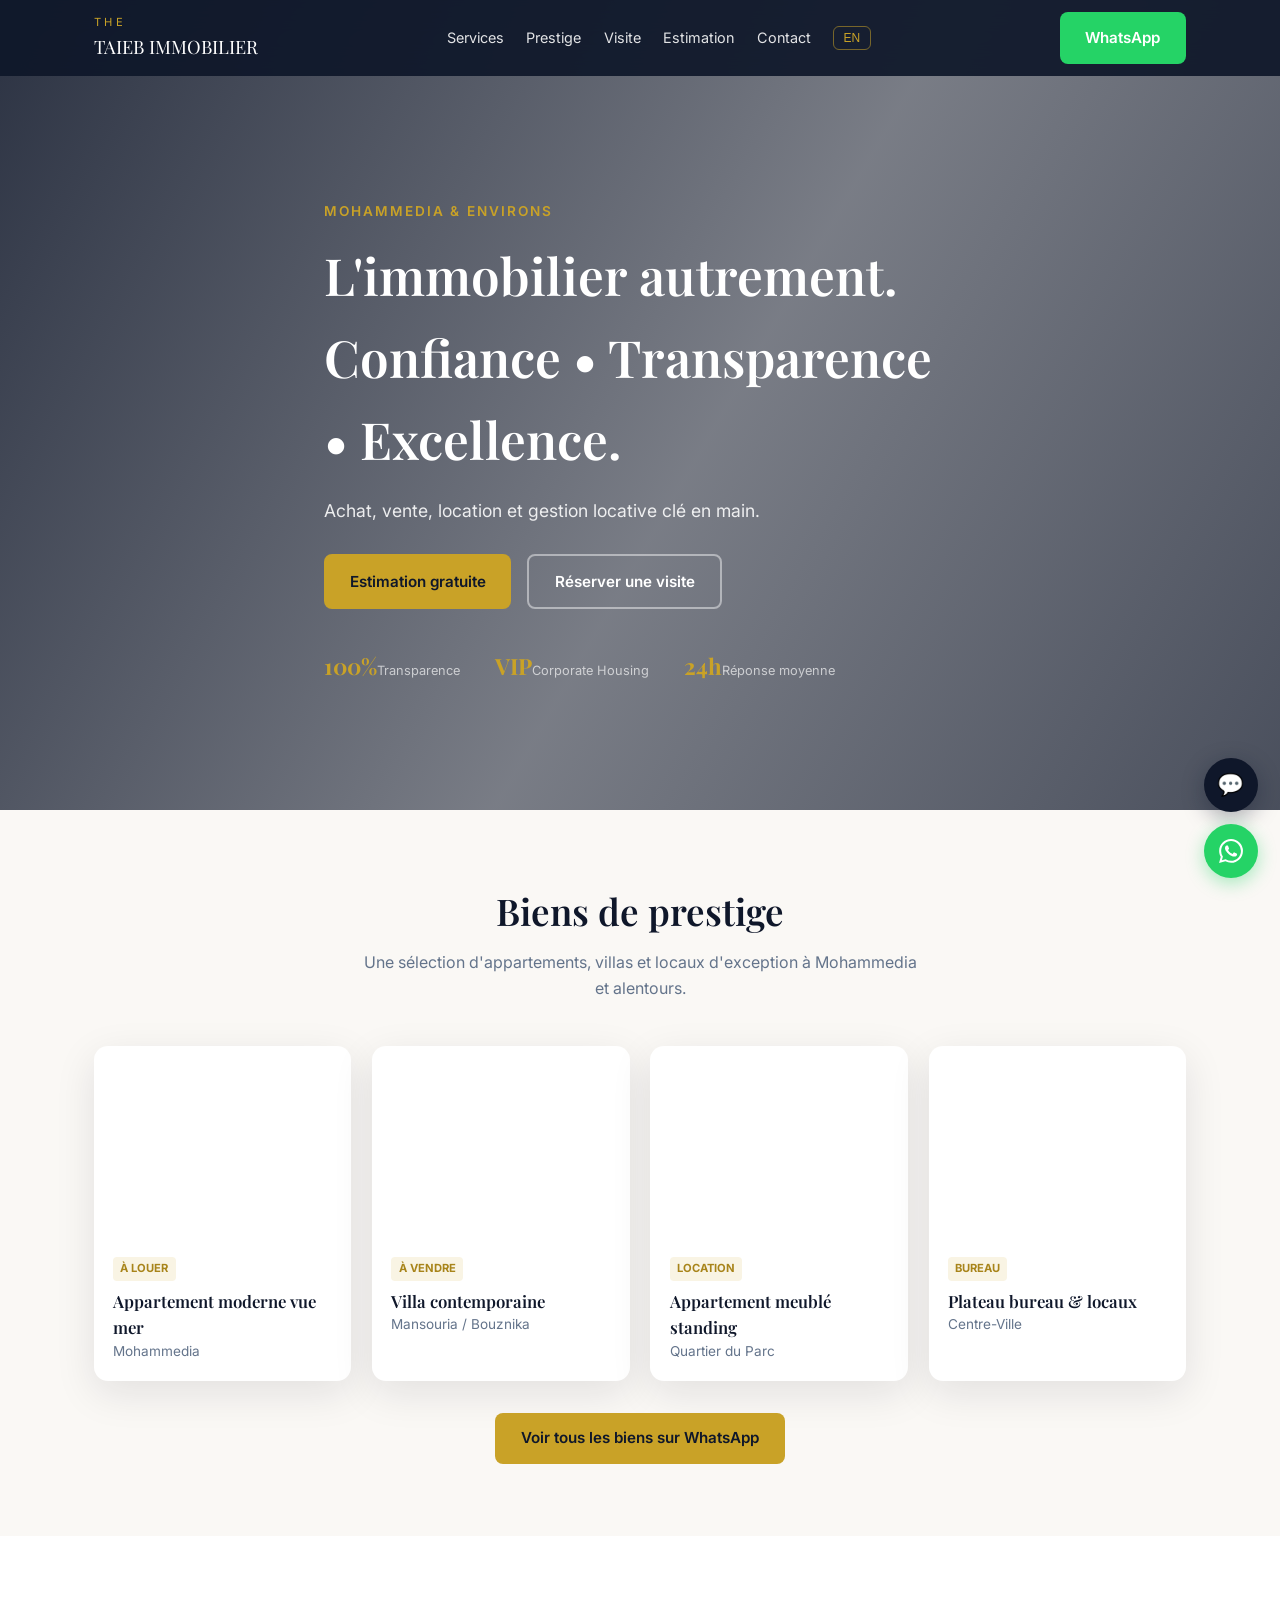
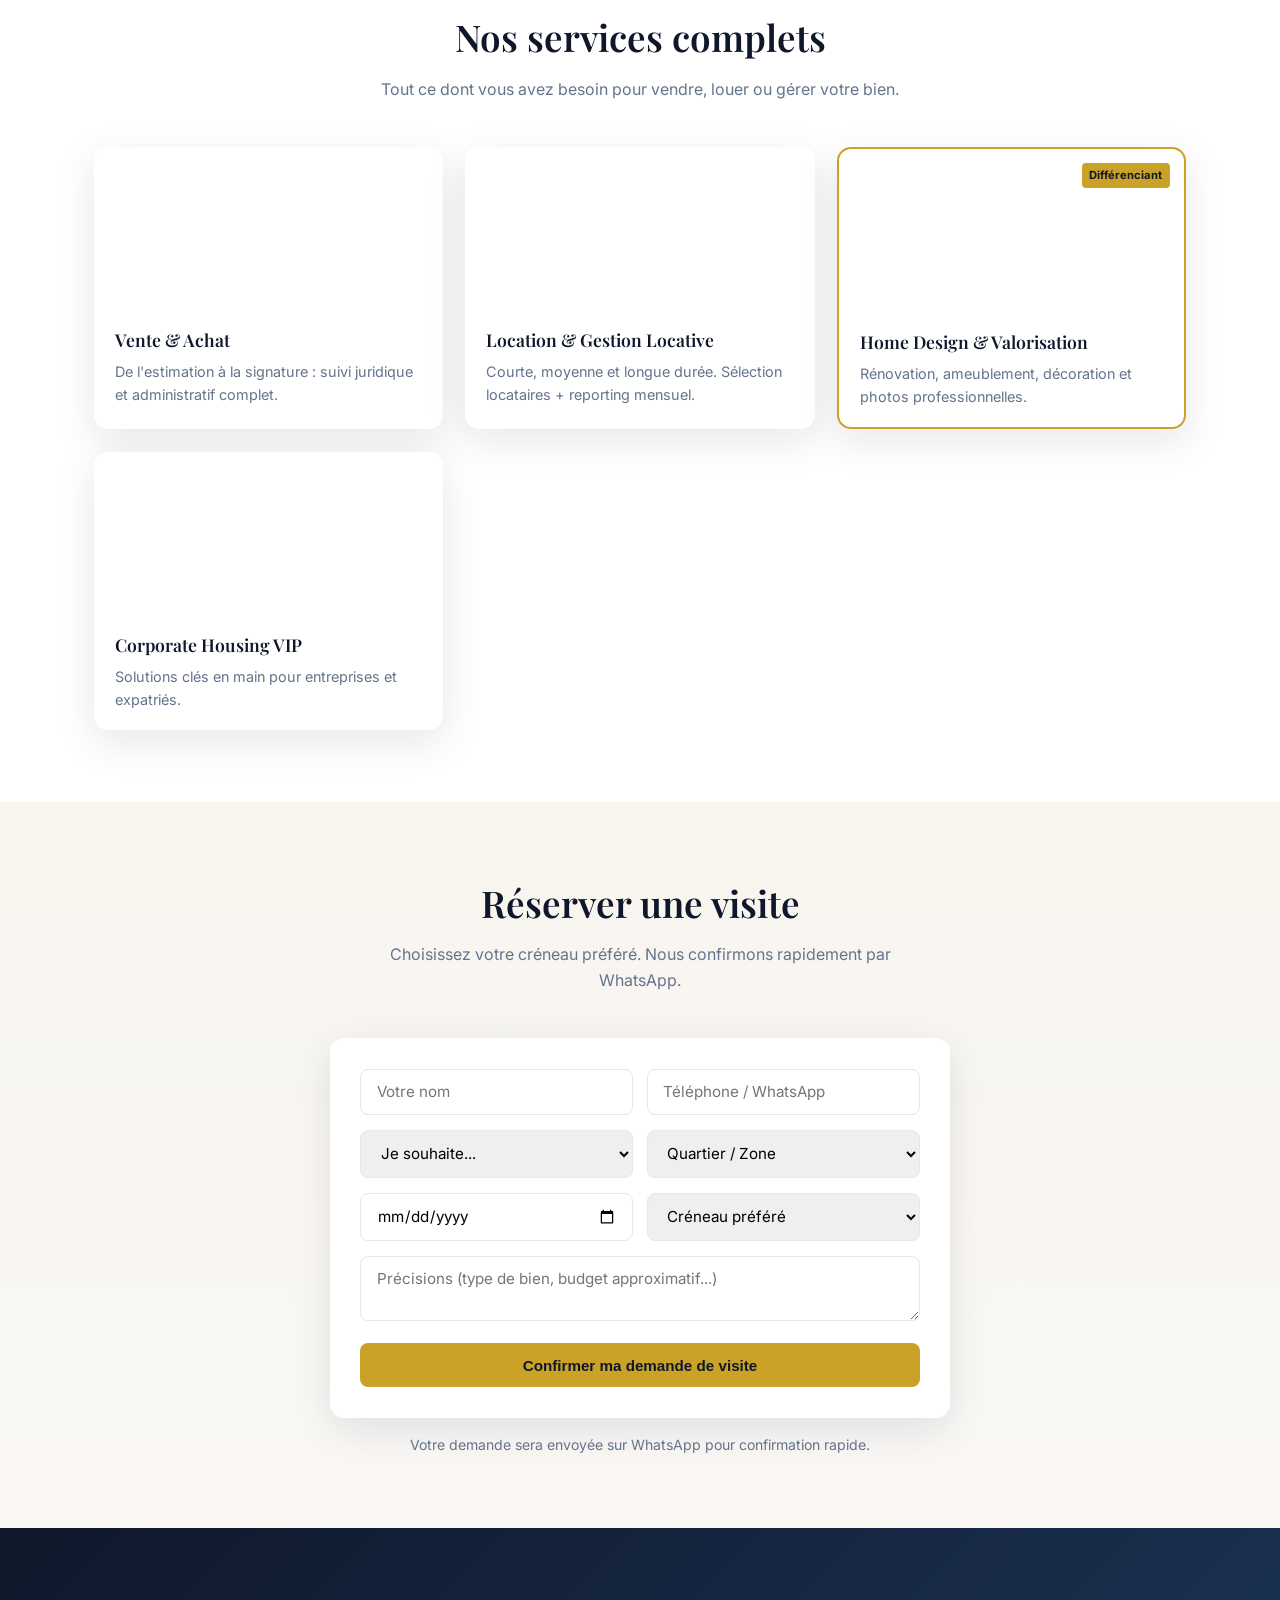
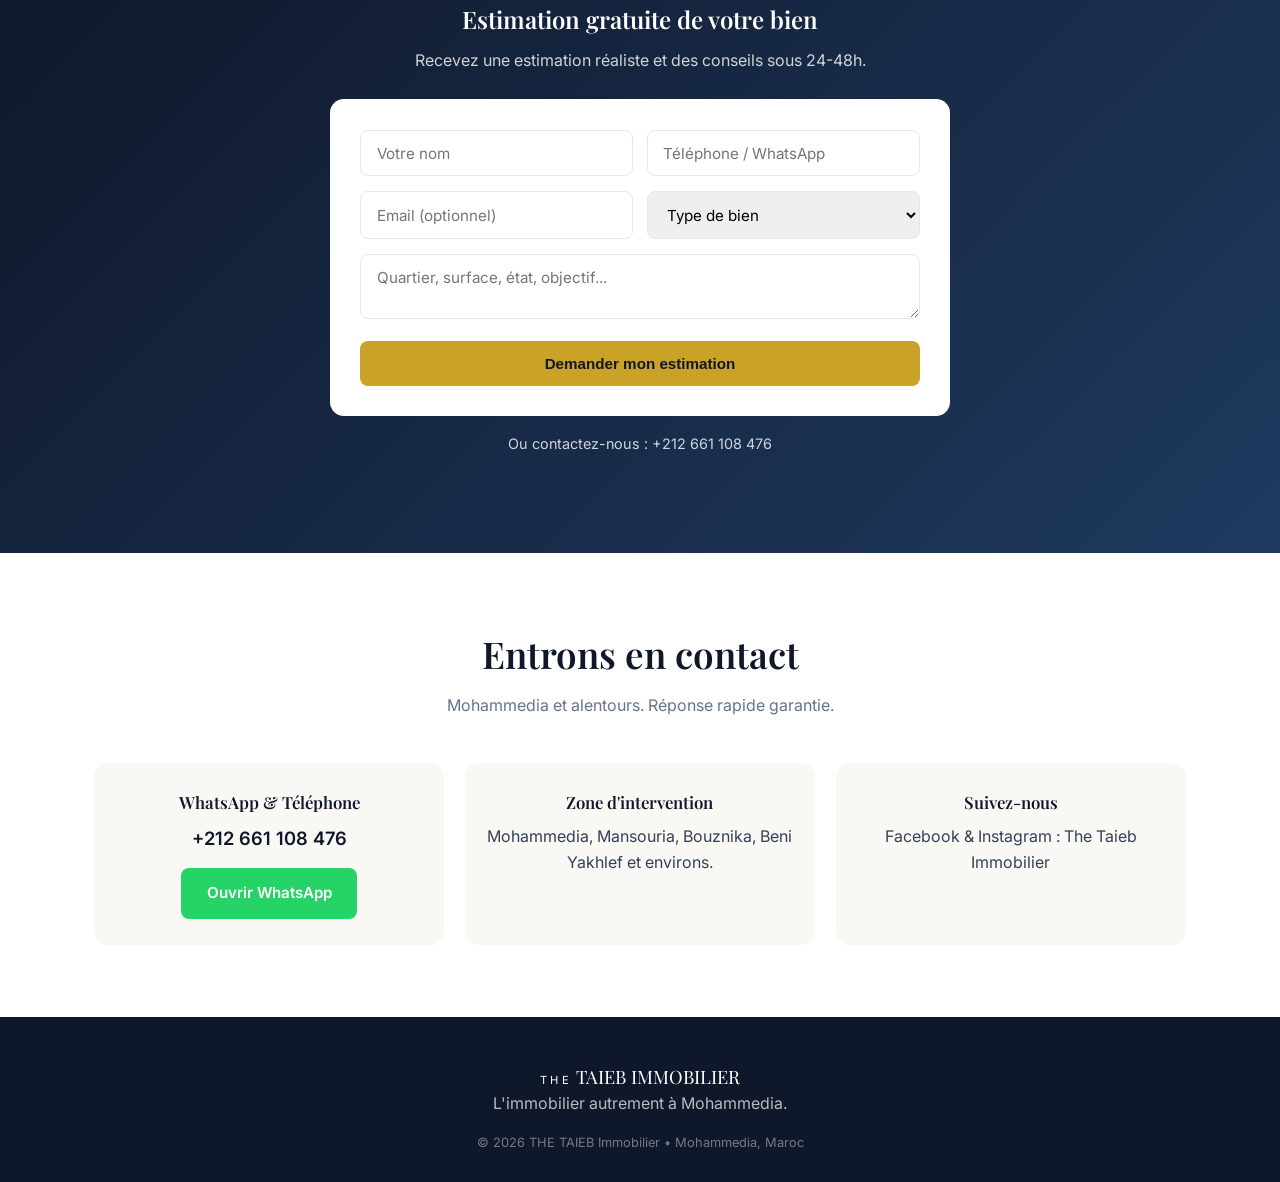
==== commit cd0b3fa0: "Fix chatbot: French default, working input, WhatsApp only on explicit click, button next to WhatsApp" ====
--- a/index.html
+++ b/index.html
@@ -4,49 +4,42 @@
   <meta charset="UTF-8">
   <meta name="viewport" content="width=device-width, initial-scale=1.0">
   <title>THE TAIEB Immobilier | Immobilier clé en main à Mohammedia</title>
-  <meta name="description" content="THE TAIEB Immobilier – Achat, vente, location et gestion locative à Mohammedia. Estimation gratuite, réservation de visite, Home Design, Corporate Housing VIP.">
-  <link rel="canonical" href="https://the-taieb-immobilier.vercel.app/">
-  <meta property="og:title" content="THE TAIEB Immobilier | Mohammedia">
-  <meta property="og:description" content="L'immobilier autrement à Mohammedia. Confiance • Transparence • Excellence.">
-  <link rel="preconnect" href="https://fonts.googleapis.com">
+  <meta name="description" content="THE TAIEB Immobilier – Achat, vente, location et gestion locative à Mohammedia.">
+  <link rel="stylesheet" href="styles.css">
   <link href="https://fonts.googleapis.com/css2?family=Playfair+Display:wght@500;600;700&family=Inter:wght@400;500;600;700&display=swap" rel="stylesheet">
-  <link rel="stylesheet" href="styles.css">
 </head>
 <body>
   <header class="header">
     <div class="container header-inner">
-      <a href="#" class="logo">
-        <span class="logo-mark">THE</span>
-        <span class="logo-text">TAIEB IMMOBILIER</span>
-      </a>
+      <a href="#" class="logo"><span class="logo-mark">THE</span><span class="logo-text">TAIEB IMMOBILIER</span></a>
       <nav class="nav" id="nav">
         <a href="#services">Services</a>
         <a href="#prestige">Prestige</a>
-        <a href="#booking" data-i18n="nav.booking">Visite</a>
+        <a href="#booking">Visite</a>
         <a href="#estimation">Estimation</a>
         <a href="#contact">Contact</a>
-        <button class="lang-toggle" id="langToggle">EN</button>
+        <button class="lang-toggle" id="langToggle" type="button">EN</button>
       </nav>
       <a href="https://wa.me/212661108476" class="btn btn-whatsapp header-cta" target="_blank" rel="noopener">WhatsApp</a>
-      <button class="menu-toggle" id="menuToggle">☰</button>
+      <button class="menu-toggle" id="menuToggle" type="button">☰</button>
     </div>
   </header>
 
   <section class="hero">
-    <div class="hero-bg" style="background-image: url('https://images.unsplash.com/photo-1600596542815-ffad4c1539a9?auto=format&fit=crop&w=2000&q=80');"></div>
+    <div class="hero-bg" style="background-image:url('https://images.unsplash.com/photo-1600596542815-ffad4c1539a9?auto=format&fit=crop&w=2000&q=80')"></div>
     <div class="hero-overlay"></div>
     <div class="container hero-content">
-      <p class="hero-eyebrow" data-i18n="hero.eyebrow">Mohammedia & environs</p>
-      <h1 data-i18n="hero.title">L'immobilier autrement.<br>Confiance • Transparence • Excellence.</h1>
-      <p class="hero-sub" data-i18n="hero.sub">Achat, vente, location et gestion locative clé en main. Nous plaçons votre patrimoine et vos besoins au centre de chaque projet.</p>
+      <p class="hero-eyebrow">Mohammedia & environs</p>
+      <h1>L'immobilier autrement.<br>Confiance • Transparence • Excellence.</h1>
+      <p class="hero-sub">Achat, vente, location et gestion locative clé en main.</p>
       <div class="hero-ctas">
-        <a href="#estimation" class="btn btn-primary" data-i18n="hero.cta1">Estimation gratuite</a>
-        <a href="#booking" class="btn btn-secondary" data-i18n="hero.cta3">Réserver une visite</a>
+        <a href="#estimation" class="btn btn-primary">Estimation gratuite</a>
+        <a href="#booking" class="btn btn-secondary">Réserver une visite</a>
       </div>
       <div class="hero-stats">
-        <div><strong>100%</strong><span data-i18n="stat1">Transparence</span></div>
-        <div><strong>VIP</strong><span data-i18n="stat2">Corporate Housing</span></div>
-        <div><strong>24h</strong><span data-i18n="stat3">Réponse moyenne</span></div>
+        <div><strong>100%</strong><span>Transparence</span></div>
+        <div><strong>VIP</strong><span>Corporate Housing</span></div>
+        <div><strong>24h</strong><span>Réponse moyenne</span></div>
       </div>
     </div>
   </section>
@@ -54,29 +47,29 @@
   <section class="section prestige-section" id="prestige">
     <div class="container">
       <div class="section-header">
-        <h2 data-i18n="prestige.title">Biens de prestige</h2>
-        <p data-i18n="prestige.sub">Une sélection d'appartements, villas et locaux d'exception à Mohammedia et alentours.</p>
+        <h2>Biens de prestige</h2>
+        <p>Une sélection d'appartements, villas et locaux d'exception à Mohammedia et alentours.</p>
       </div>
       <div class="prestige-grid">
         <article class="prestige-card">
-          <div class="prestige-img" style="background-image: url('https://images.unsplash.com/photo-1600607687939-ce8a6c25118c?auto=format&fit=crop&w=800&q=80');"></div>
-          <div class="prestige-body"><span class="tag">À louer</span><h3>Appartement moderne vue mer</h3><p>Mohammedia • 2–3 chambres</p></div>
-        </article>
-        <article class="prestige-card">
-          <div class="prestige-img" style="background-image: url('https://images.unsplash.com/photo-1600585154340-be6161a56a0c?auto=format&fit=crop&w=800&q=80');"></div>
-          <div class="prestige-body"><span class="tag">À vendre</span><h3>Villa contemporaine avec jardin</h3><p>Mansouria / Bouznika</p></div>
-        </article>
-        <article class="prestige-card">
-          <div class="prestige-img" style="background-image: url('https://images.unsplash.com/photo-1493809842364-78817add7ffb?auto=format&fit=crop&w=800&q=80');"></div>
-          <div class="prestige-body"><span class="tag">Location</span><h3>Appartement meublé standing</h3><p>Quartier du Parc • Meublé</p></div>
-        </article>
-        <article class="prestige-card">
-          <div class="prestige-img" style="background-image: url('https://images.unsplash.com/photo-1486406146926-c627a92ad1ab?auto=format&fit=crop&w=800&q=80');"></div>
-          <div class="prestige-body"><span class="tag">Bureau / Commerce</span><h3>Plateau bureau & locaux</h3><p>Centre-Ville Mohammedia</p></div>
+          <div class="prestige-img" style="background-image:url('https://images.unsplash.com/photo-1600607687939-ce8a6c25118c?auto=format&fit=crop&w=800&q=80')"></div>
+          <div class="prestige-body"><span class="tag">À louer</span><h3>Appartement moderne vue mer</h3><p>Mohammedia</p></div>
+        </article>
+        <article class="prestige-card">
+          <div class="prestige-img" style="background-image:url('https://images.unsplash.com/photo-1600585154340-be6161a56a0c?auto=format&fit=crop&w=800&q=80')"></div>
+          <div class="prestige-body"><span class="tag">À vendre</span><h3>Villa contemporaine</h3><p>Mansouria / Bouznika</p></div>
+        </article>
+        <article class="prestige-card">
+          <div class="prestige-img" style="background-image:url('https://images.unsplash.com/photo-1493809842364-78817add7ffb?auto=format&fit=crop&w=800&q=80')"></div>
+          <div class="prestige-body"><span class="tag">Location</span><h3>Appartement meublé standing</h3><p>Quartier du Parc</p></div>
+        </article>
+        <article class="prestige-card">
+          <div class="prestige-img" style="background-image:url('https://images.unsplash.com/photo-1486406146926-c627a92ad1ab?auto=format&fit=crop&w=800&q=80')"></div>
+          <div class="prestige-body"><span class="tag">Bureau</span><h3>Plateau bureau & locaux</h3><p>Centre-Ville</p></div>
         </article>
       </div>
       <div class="prestige-cta">
-        <a href="https://wa.me/212661108476?text=Bonjour%2C%20je%20souhaite%20voir%20vos%20biens" class="btn btn-primary" target="_blank" rel="noopener" data-i18n="prestige.cta">Voir tous les biens sur WhatsApp</a>
+        <a href="https://wa.me/212661108476?text=Bonjour%2C%20je%20souhaite%20voir%20vos%20biens" class="btn btn-primary" target="_blank" rel="noopener">Voir tous les biens sur WhatsApp</a>
       </div>
     </div>
   </section>
@@ -84,54 +77,53 @@
   <section class="section section-alt" id="services">
     <div class="container">
       <div class="section-header">
-        <h2 data-i18n="services.title">Nos services complets</h2>
-        <p data-i18n="services.sub">Tout ce dont vous avez besoin pour vendre, louer ou gérer votre bien.</p>
+        <h2>Nos services complets</h2>
+        <p>Tout ce dont vous avez besoin pour vendre, louer ou gérer votre bien.</p>
       </div>
       <div class="services-grid">
         <article class="service-card">
-          <div class="service-img" style="background-image: url('https://images.unsplash.com/photo-1560518883-ce09059eeffa?auto=format&fit=crop&w=600&q=80');"></div>
-          <div class="service-body"><h3 data-i18n="s1.title">Vente & Achat</h3><p data-i18n="s1.desc">De l'estimation à la signature : suivi juridique et administratif complet.</p></div>
+          <div class="service-img" style="background-image:url('https://images.unsplash.com/photo-1560518883-ce09059eeffa?auto=format&fit=crop&w=600&q=80')"></div>
+          <div class="service-body"><h3>Vente & Achat</h3><p>De l'estimation à la signature : suivi juridique et administratif complet.</p></div>
         </article>
         <article class="service-card">
-          <div class="service-img" style="background-image: url('https://images.unsplash.com/photo-1582407947304-fd86f028f716?auto=format&fit=crop&w=600&q=80');"></div>
-          <div class="service-body"><h3 data-i18n="s2.title">Location & Gestion Locative</h3><p data-i18n="s2.desc">Courte, moyenne et longue durée. Sélection locataires + reporting mensuel.</p></div>
+          <div class="service-img" style="background-image:url('https://images.unsplash.com/photo-1582407947304-fd86f028f716?auto=format&fit=crop&w=600&q=80')"></div>
+          <div class="service-body"><h3>Location & Gestion Locative</h3><p>Courte, moyenne et longue durée. Sélection locataires + reporting mensuel.</p></div>
         </article>
         <article class="service-card featured">
-          <div class="service-badge" data-i18n="badge">Différenciant</div>
-          <div class="service-img" style="background-image: url('https://images.unsplash.com/photo-1616486338812-3dadae4b4ace?auto=format&fit=crop&w=600&q=80');"></div>
-          <div class="service-body"><h3 data-i18n="s3.title">Home Design & Valorisation</h3><p data-i18n="s3.desc">Rénovation, ameublement, décoration et photos professionnelles.</p></div>
+          <div class="service-badge">Différenciant</div>
+          <div class="service-img" style="background-image:url('https://images.unsplash.com/photo-1616486338812-3dadae4b4ace?auto=format&fit=crop&w=600&q=80')"></div>
+          <div class="service-body"><h3>Home Design & Valorisation</h3><p>Rénovation, ameublement, décoration et photos professionnelles.</p></div>
         </article>
         <article class="service-card">
-          <div class="service-img" style="background-image: url('https://images.unsplash.com/photo-1497366216548-37526070297c?auto=format&fit=crop&w=600&q=80');"></div>
-          <div class="service-body"><h3 data-i18n="s4.title">Corporate Housing VIP</h3><p data-i18n="s4.desc">Solutions clés en main pour entreprises et expatriés.</p></div>
-        </article>
-      </div>
-    </div>
-  </section>
-
-  <!-- BOOKING -->
+          <div class="service-img" style="background-image:url('https://images.unsplash.com/photo-1497366216548-37526070297c?auto=format&fit=crop&w=600&q=80')"></div>
+          <div class="service-body"><h3>Corporate Housing VIP</h3><p>Solutions clés en main pour entreprises et expatriés.</p></div>
+        </article>
+      </div>
+    </div>
+  </section>
+
   <section class="section booking-section" id="booking">
     <div class="container">
       <div class="section-header">
-        <h2 data-i18n="booking.title">Réserver une visite</h2>
-        <p data-i18n="booking.sub">Choisissez votre créneau préféré. Nous confirmons rapidement par WhatsApp.</p>
+        <h2>Réserver une visite</h2>
+        <p>Choisissez votre créneau préféré. Nous confirmons rapidement par WhatsApp.</p>
       </div>
       <form class="booking-form" id="bookingForm">
         <div class="form-row">
-          <input type="text" name="name" placeholder="Votre nom" required data-i18n-placeholder="form.name">
-          <input type="tel" name="phone" placeholder="Téléphone / WhatsApp" required data-i18n-placeholder="form.phone">
+          <input type="text" name="name" placeholder="Votre nom" required>
+          <input type="tel" name="phone" placeholder="Téléphone / WhatsApp" required>
         </div>
         <div class="form-row">
           <select name="interest" required>
-            <option value="" data-i18n="book.interest">Je souhaite...</option>
-            <option value="acheter">Acheter un bien</option>
-            <option value="louer">Louer un bien</option>
-            <option value="vendre">Vendre / Estimer mon bien</option>
-            <option value="gestion">Gestion locative</option>
-            <option value="corporate">Corporate Housing</option>
+            <option value="">Je souhaite...</option>
+            <option value="Acheter un bien">Acheter un bien</option>
+            <option value="Louer un bien">Louer un bien</option>
+            <option value="Vendre / Estimer mon bien">Vendre / Estimer mon bien</option>
+            <option value="Gestion locative">Gestion locative</option>
+            <option value="Corporate Housing">Corporate Housing</option>
           </select>
           <select name="area">
-            <option value="" data-i18n="book.area">Quartier / Zone</option>
+            <option value="">Quartier / Zone</option>
             <option value="Centre-Ville">Centre-Ville</option>
             <option value="Quartier du Parc">Quartier du Parc</option>
             <option value="Mansouria">Mansouria</option>
@@ -143,43 +135,43 @@
         <div class="form-row">
           <input type="date" name="date" required>
           <select name="time" required>
-            <option value="" data-i18n="book.time">Créneau préféré</option>
+            <option value="">Créneau préféré</option>
             <option value="Matin (9h-12h)">Matin (9h–12h)</option>
             <option value="Après-midi (14h-17h)">Après-midi (14h–17h)</option>
             <option value="Soir (17h-19h)">Soir (17h–19h)</option>
           </select>
         </div>
-        <textarea name="message" rows="2" placeholder="Précisions (type de bien, budget approximatif...)" data-i18n-placeholder="book.message"></textarea>
-        <button type="submit" class="btn btn-primary btn-full" data-i18n="book.submit">Confirmer ma demande de visite</button>
+        <textarea name="message" rows="2" placeholder="Précisions (type de bien, budget approximatif...)"></textarea>
+        <button type="submit" class="btn btn-primary btn-full">Confirmer ma demande de visite</button>
       </form>
-      <p class="form-note-dark" data-i18n="book.note">Votre demande sera envoyée directement sur WhatsApp pour confirmation rapide.</p>
+      <p class="form-note-dark">Votre demande sera envoyée sur WhatsApp pour confirmation rapide.</p>
     </div>
   </section>
 
   <section class="section cta-section" id="estimation">
     <div class="container">
       <div class="cta-box">
-        <h2 data-i18n="est.title">Estimation gratuite de votre bien</h2>
-        <p data-i18n="est.sub">Recevez une estimation réaliste et des conseils de valorisation sous 24-48h.</p>
+        <h2>Estimation gratuite de votre bien</h2>
+        <p>Recevez une estimation réaliste et des conseils sous 24-48h.</p>
         <form class="estimate-form" id="estimateForm">
           <div class="form-row">
-            <input type="text" name="name" placeholder="Votre nom" required data-i18n-placeholder="form.name">
-            <input type="tel" name="phone" placeholder="Téléphone / WhatsApp" required data-i18n-placeholder="form.phone">
+            <input type="text" name="name" placeholder="Votre nom" required>
+            <input type="tel" name="phone" placeholder="Téléphone / WhatsApp" required>
           </div>
           <div class="form-row">
-            <input type="email" name="email" placeholder="Email (optionnel)" data-i18n-placeholder="form.email">
+            <input type="email" name="email" placeholder="Email (optionnel)">
             <select name="type" required>
-              <option value="" data-i18n="form.type">Type de bien</option>
-              <option value="appartement">Appartement</option>
-              <option value="villa">Villa / Maison</option>
-              <option value="bureau">Bureau / Local</option>
-              <option value="autre">Autre</option>
+              <option value="">Type de bien</option>
+              <option value="Appartement">Appartement</option>
+              <option value="Villa / Maison">Villa / Maison</option>
+              <option value="Bureau / Local">Bureau / Local</option>
+              <option value="Autre">Autre</option>
             </select>
           </div>
-          <textarea name="details" rows="3" placeholder="Quartier, surface, état, objectif..." data-i18n-placeholder="form.details"></textarea>
-          <button type="submit" class="btn btn-primary btn-full" data-i18n="form.submit">Demander mon estimation</button>
+          <textarea name="details" rows="2" placeholder="Quartier, surface, état, objectif..."></textarea>
+          <button type="submit" class="btn btn-primary btn-full">Demander mon estimation</button>
         </form>
-        <p class="form-note" data-i18n="form.note">Ou contactez-nous directement : +212 661 108 476</p>
+        <p class="form-note">Ou contactez-nous : +212 661 108 476</p>
       </div>
     </div>
   </section>
@@ -187,22 +179,22 @@
   <section class="section section-alt" id="contact">
     <div class="container">
       <div class="section-header">
-        <h2 data-i18n="contact.title">Entrons en contact</h2>
-        <p data-i18n="contact.sub">Mohammedia et alentours. Réponse rapide garantie.</p>
+        <h2>Entrons en contact</h2>
+        <p>Mohammedia et alentours. Réponse rapide garantie.</p>
       </div>
       <div class="contact-grid">
         <div class="contact-card">
-          <h3 data-i18n="c1.title">WhatsApp & Téléphone</h3>
+          <h3>WhatsApp & Téléphone</h3>
           <p><a href="tel:+212661108476">+212 661 108 476</a></p>
-          <a href="https://wa.me/212661108476" class="btn btn-whatsapp" target="_blank" rel="noopener" data-i18n="c1.btn">Ouvrir WhatsApp</a>
+          <a href="https://wa.me/212661108476" class="btn btn-whatsapp" target="_blank" rel="noopener">Ouvrir WhatsApp</a>
         </div>
         <div class="contact-card">
-          <h3 data-i18n="c2.title">Zone d'intervention</h3>
-          <p data-i18n="c2.desc">Mohammedia, Mansouria, Bouznika, Beni Yakhlef et environs.</p>
+          <h3>Zone d'intervention</h3>
+          <p>Mohammedia, Mansouria, Bouznika, Beni Yakhlef et environs.</p>
         </div>
         <div class="contact-card">
-          <h3 data-i18n="c3.title">Suivez-nous</h3>
-          <p data-i18n="c3.desc">Facebook & Instagram : The Taieb Immobilier</p>
+          <h3>Suivez-nous</h3>
+          <p>Facebook & Instagram : The Taieb Immobilier</p>
         </div>
       </div>
     </div>
@@ -213,36 +205,34 @@
       <div class="footer-brand">
         <span class="logo-mark">THE</span>
         <span class="logo-text">TAIEB IMMOBILIER</span>
-        <p data-i18n="footer.tag">L'immobilier autrement à Mohammedia.</p>
+        <p>L'immobilier autrement à Mohammedia.</p>
       </div>
       <p class="footer-copy">© 2026 THE TAIEB Immobilier • Mohammedia, Maroc</p>
     </div>
   </footer>
 
-  <!-- Floating WhatsApp -->
-  <a href="https://wa.me/212661108476" class="float-whatsapp" target="_blank" rel="noopener" aria-label="WhatsApp">
-    <svg viewBox="0 0 24 24" width="26" height="26" fill="currentColor"><path d="M17.472 14.382c-.297-.149-1.758-.867-2.03-.967-.273-.099-.471-.148-.67.15-.197.297-.767.966-.94 1.164-.173.199-.347.223-.644.075-.297-.15-1.255-.463-2.39-1.475-.883-.788-1.48-1.761-1.653-2.059-.173-.297-.018-.458.13-.606.134-.133.298-.347.446-.52.149-.174.198-.298.298-.497.099-.198.05-.371-.025-.52-.075-.149-.669-1.612-.916-2.207-.242-.579-.487-.5-.669-.51-.173-.008-.371-.01-.57-.01-.198 0-.52.074-.792.372-.272.297-1.04 1.016-1.04 2.479 0 1.462 1.065 2.875 1.213 3.074.149.198 2.096 3.2 5.077 4.487.709.306 1.262.489 1.694.625.712.227 1.36.195 1.871.118.571-.085 1.758-.719 2.006-1.413.248-.694.248-1.289.173-1.413-.074-.124-.272-.198-.57-.347m-5.421 7.403h-.004a9.87 9.87 0 01-5.031-1.378l-.361-.214-3.741.982.998-3.648-.235-.374a9.86 9.86 0 01-1.51-5.26c.001-5.45 4.436-9.884 9.888-9.884 2.64 0 5.122 1.03 6.988 2.898a9.825 9.825 0 012.893 6.994c-.003 5.45-4.435 9.884-9.885 9.884m8.413-18.297A11.815 11.815 0 0012.05 0C5.495 0 .16 5.335.157 11.892c0 2.096.547 4.142 1.588 5.945L.057 24l6.305-1.654a11.882 11.882 0 005.683 1.448h.005c6.554 0 11.89-5.335 11.893-11.893a11.821 11.821 0 00-3.48-8.413z"/></svg>
-  </a>
-
-  <!-- Chatbot -->
-  <div class="chatbot" id="chatbot">
-    <button class="chatbot-toggle" id="chatToggle" aria-label="Ouvrir le chat">
-      <span class="chat-icon">💬</span>
-      <span class="chat-close">✕</span>
-    </button>
-    <div class="chatbot-panel" id="chatPanel">
-      <div class="chatbot-header">
-        <div>
-          <strong>THE TAIEB Assistant</strong>
-          <span data-i18n="chat.status">En ligne • Réponse rapide</span>
-        </div>
-      </div>
-      <div class="chatbot-messages" id="chatMessages"></div>
-      <div class="chatbot-quick" id="chatQuick"></div>
-      <div class="chatbot-input">
-        <input type="text" id="chatInput" placeholder="Écrivez votre message..." data-i18n-placeholder="chat.placeholder">
-        <button id="chatSend">➤</button>
-      </div>
+  <!-- Floating buttons: Chat + WhatsApp stacked on the right -->
+  <div class="float-stack">
+    <button type="button" class="chatbot-toggle" id="chatToggle" aria-label="Ouvrir le chat">💬</button>
+    <a href="https://wa.me/212661108476" class="float-whatsapp" target="_blank" rel="noopener" aria-label="WhatsApp">
+      <svg viewBox="0 0 24 24" width="24" height="24" fill="currentColor"><path d="M17.472 14.382c-.297-.149-1.758-.867-2.03-.967-.273-.099-.471-.148-.67.15-.197.297-.767.966-.94 1.164-.173.199-.347.223-.644.075-.297-.15-1.255-.463-2.39-1.475-.883-.788-1.48-1.761-1.653-2.059-.173-.297-.018-.458.13-.606.134-.133.298-.347.446-.52.149-.174.198-.298.298-.497.099-.198.05-.371-.025-.52-.075-.149-.669-1.612-.916-2.207-.242-.579-.487-.5-.669-.51-.173-.008-.371-.01-.57-.01-.198 0-.52.074-.792.372-.272.297-1.04 1.016-1.04 2.479 0 1.462 1.065 2.875 1.213 3.074.149.198 2.096 3.2 5.077 4.487.709.306 1.262.489 1.694.625.712.227 1.36.195 1.871.118.571-.085 1.758-.719 2.006-1.413.248-.694.248-1.289.173-1.413-.074-.124-.272-.198-.57-.347m-5.421 7.403h-.004a9.87 9.87 0 01-5.031-1.378l-.361-.214-3.741.982.998-3.648-.235-.374a9.86 9.86 0 01-1.51-5.26c.001-5.45 4.436-9.884 9.888-9.884 2.64 0 5.122 1.03 6.988 2.898a9.825 9.825 0 012.893 6.994c-.003 5.45-4.435 9.884-9.885 9.884m8.413-18.297A11.815 11.815 0 0012.05 0C5.495 0 .16 5.335.157 11.892c0 2.096.547 4.142 1.588 5.945L.057 24l6.305-1.654a11.882 11.882 0 005.683 1.448h.005c6.554 0 11.89-5.335 11.893-11.893a11.821 11.821 0 00-3.48-8.413z"/></svg>
+    </a>
+  </div>
+
+  <!-- Chatbot panel -->
+  <div class="chatbot-panel" id="chatPanel">
+    <div class="chatbot-header">
+      <div>
+        <strong>Assistant THE TAIEB</strong>
+        <span>En ligne • Réponse rapide</span>
+      </div>
+      <button type="button" class="chatbot-close" id="chatClose">✕</button>
+    </div>
+    <div class="chatbot-messages" id="chatMessages"></div>
+    <div class="chatbot-quick" id="chatQuick"></div>
+    <div class="chatbot-input-row">
+      <input type="text" id="chatInput" placeholder="Écrivez votre message..." autocomplete="off">
+      <button type="button" id="chatSend">Envoyer</button>
     </div>
   </div>
 
--- a/styles.css
+++ b/styles.css
@@ -1,17 +1,29 @@
-:root{--gold:#c9a227;--gold-dark:#a8841a;--navy:#0f172a;--cream:#faf8f5;--white:#fff;--text:#334155;--text-light:#64748b;--radius:14px;--shadow:0 12px 40px rgba(15,23,42,.1);--transition:.3s ease}*{margin:0;padding:0;box-sizing:border-box}html{scroll-behavior:smooth}body{font-family:Inter,system-ui,sans-serif;color:var(--text);background:var(--cream);line-height:1.6}h1,h2,h3{font-family:'Playfair Display',Georgia,serif;color:var(--navy);font-weight:600;line-height:1.25}.container{max-width:1140px;margin:0 auto;padding:0 1.5rem}.header{position:fixed;top:0;left:0;right:0;z-index:100;background:rgba(15,23,42,.92);backdrop-filter:blur(14px);border-bottom:1px solid rgba(201,162,39,.25)}.header-inner{display:flex;align-items:center;justify-content:space-between;height:76px}.logo{display:flex;flex-direction:column;text-decoration:none;color:#fff}.logo-mark{font-size:.7rem;letter-spacing:.3em;color:var(--gold);font-weight:600}.logo-text{font-family:'Playfair Display',serif;font-size:1.15rem}.nav{display:flex;align-items:center;gap:1.5rem}.nav a{color:rgba(255,255,255,.88);text-decoration:none;font-size:.9rem;font-weight:500}.nav a:hover{color:var(--gold)}.lang-toggle{background:0 0;border:1px solid rgba(201,162,39,.55);color:var(--gold);padding:.28rem .65rem;border-radius:6px;font-size:.75rem;font-weight:600;cursor:pointer}.header-cta{display:none}.menu-toggle{display:none;background:0 0;border:none;color:#fff;font-size:1.5rem;cursor:pointer}.btn{display:inline-flex;align-items:center;justify-content:center;gap:.5rem;padding:.9rem 1.7rem;border-radius:8px;font-weight:600;font-size:.95rem;text-decoration:none;border:none;cursor:pointer;transition:all var(--transition)}.btn-primary{background:var(--gold);color:var(--navy)}.btn-primary:hover{background:var(--gold-dark);transform:translateY(-2px)}.btn-secondary{background:0 0;color:#fff;border:2px solid rgba(255,255,255,.45)}.btn-secondary:hover{border-color:#fff;background:rgba(255,255,255,.12)}.btn-whatsapp{background:#25D366;color:#fff}.btn-full{width:100%}.hero{position:relative;min-height:92vh;display:flex;align-items:center;color:#fff;padding-top:76px;overflow:hidden}.hero-bg{position:absolute;inset:0;background-size:cover;background-position:center}.hero-overlay{position:absolute;inset:0;background:linear-gradient(120deg,rgba(15,23,42,.88),rgba(15,23,42,.55) 55%,rgba(15,23,42,.75))}.hero-content{position:relative;z-index:2;max-width:700px;padding:4rem 1.5rem}.hero-eyebrow{color:var(--gold);font-size:.85rem;font-weight:600;letter-spacing:.18em;text-transform:uppercase;margin-bottom:1rem}.hero h1{color:#fff;font-size:clamp(2.2rem,5vw,3.4rem);margin-bottom:1.2rem}.hero-sub{font-size:1.1rem;color:rgba(255,255,255,.88);margin-bottom:2rem;max-width:520px}.hero-ctas{display:flex;flex-wrap:wrap;gap:1rem;margin-bottom:3rem}.hero-stats{display:flex;gap:2.5rem;flex-wrap:wrap}.hero-stats strong{font-size:1.5rem;color:var(--gold);font-family:'Playfair Display',serif}.hero-stats span{font-size:.8rem;color:rgba(255,255,255,.65)}.section{padding:5rem 0}.section-alt{background:#fff}.section-header{text-align:center;max-width:580px;margin:0 auto 3rem}.section-header h2{font-size:clamp(1.8rem,3vw,2.4rem);margin-bottom:.7rem}.section-header p{color:var(--text-light)}.prestige-grid{display:grid;grid-template-columns:repeat(auto-fit,minmax(250px,1fr));gap:1.4rem}.prestige-card{background:#fff;border-radius:var(--radius);overflow:hidden;box-shadow:var(--shadow);transition:transform var(--transition)}.prestige-card:hover{transform:translateY(-5px)}.prestige-img{height:200px;background-size:cover;background-position:center}.prestige-body{padding:1.2rem 1.3rem}.prestige-body .tag{display:inline-block;font-size:.7rem;font-weight:700;text-transform:uppercase;color:var(--gold-dark);background:rgba(201,162,39,.12);padding:.2rem .5rem;border-radius:4px;margin-bottom:.5rem}.prestige-body h3{font-size:1.1rem;margin-bottom:.3rem}.prestige-body p{font-size:.88rem;color:var(--text-light)}.prestige-cta{text-align:center;margin-top:2.2rem}.services-grid{display:grid;grid-template-columns:repeat(auto-fit,minmax(280px,1fr));gap:1.5rem}.service-card{background:#fff;border-radius:var(--radius);overflow:hidden;box-shadow:var(--shadow);position:relative;transition:transform var(--transition)}.service-card:hover{transform:translateY(-4px)}.service-card.featured{border:2px solid var(--gold)}.service-badge{position:absolute;top:1rem;right:1rem;z-index:2;background:var(--gold);color:var(--navy);font-size:.7rem;font-weight:700;padding:.2rem .5rem;border-radius:4px}.service-img{height:170px;background-size:cover;background-position:center}.service-body{padding:1.3rem 1.4rem}.service-body h3{font-size:1.15rem;margin-bottom:.4rem}.service-body p{font-size:.92rem;color:var(--text-light)}
+:root{--gold:#c9a227;--gold-dark:#a8841a;--navy:#0f172a;--cream:#faf8f5;--text:#334155;--text-light:#64748b;--radius:14px;--shadow:0 12px 40px rgba(15,23,42,.1)}*{margin:0;padding:0;box-sizing:border-box}html{scroll-behavior:smooth}body{font-family:Inter,system-ui,sans-serif;color:var(--text);background:var(--cream);line-height:1.6}h1,h2,h3{font-family:'Playfair Display',Georgia,serif;color:var(--navy);font-weight:600}.container{max-width:1140px;margin:0 auto;padding:0 1.5rem}.header{position:fixed;top:0;left:0;right:0;z-index:100;background:rgba(15,23,42,.92);backdrop-filter:blur(14px)}.header-inner{display:flex;align-items:center;justify-content:space-between;height:76px}.logo{display:flex;flex-direction:column;text-decoration:none;color:#fff}.logo-mark{font-size:.7rem;letter-spacing:.3em;color:var(--gold)}.logo-text{font-family:'Playfair Display',serif;font-size:1.15rem}.nav{display:flex;align-items:center;gap:1.4rem}.nav a{color:rgba(255,255,255,.88);text-decoration:none;font-size:.9rem}.nav a:hover{color:var(--gold)}.lang-toggle{background:0 0;border:1px solid rgba(201,162,39,.55);color:var(--gold);padding:.25rem .6rem;border-radius:6px;font-size:.75rem;cursor:pointer}.header-cta{display:none}.menu-toggle{display:none;background:0 0;border:none;color:#fff;font-size:1.5rem;cursor:pointer}.btn{display:inline-flex;align-items:center;justify-content:center;padding:.85rem 1.6rem;border-radius:8px;font-weight:600;font-size:.95rem;text-decoration:none;border:none;cursor:pointer;transition:all .25s}.btn-primary{background:var(--gold);color:var(--navy)}.btn-primary:hover{background:var(--gold-dark);transform:translateY(-2px)}.btn-secondary{background:0 0;color:#fff;border:2px solid rgba(255,255,255,.45)}.btn-secondary:hover{border-color:#fff;background:rgba(255,255,255,.1)}.btn-whatsapp{background:#25D366;color:#fff}.btn-full{width:100%}.hero{position:relative;min-height:90vh;display:flex;align-items:center;color:#fff;padding-top:76px}.hero-bg{position:absolute;inset:0;background-size:cover;background-position:center}.hero-overlay{position:absolute;inset:0;background:linear-gradient(120deg,rgba(15,23,42,.88),rgba(15,23,42,.55) 55%,rgba(15,23,42,.75))}.hero-content{position:relative;z-index:2;max-width:680px;padding:3.5rem 1.5rem}.hero-eyebrow{color:var(--gold);font-size:.85rem;font-weight:600;letter-spacing:.15em;text-transform:uppercase;margin-bottom:.8rem}.hero h1{color:#fff;font-size:clamp(2.1rem,5vw,3.2rem);margin-bottom:1rem}.hero-sub{font-size:1.1rem;color:rgba(255,255,255,.88);margin-bottom:1.8rem}.hero-ctas{display:flex;flex-wrap:wrap;gap:1rem;margin-bottom:2.5rem}.hero-stats{display:flex;gap:2.2rem;flex-wrap:wrap}.hero-stats strong{font-size:1.4rem;color:var(--gold);font-family:'Playfair Display',serif}.hero-stats span{font-size:.8rem;color:rgba(255,255,255,.65)}.section{padding:4.5rem 0}.section-alt{background:#fff}.section-header{text-align:center;max-width:560px;margin:0 auto 2.8rem}.section-header h2{font-size:clamp(1.7rem,3vw,2.3rem);margin-bottom:.6rem}.section-header p{color:var(--text-light)}.prestige-grid{display:grid;grid-template-columns:repeat(auto-fit,minmax(240px,1fr));gap:1.3rem}.prestige-card{background:#fff;border-radius:var(--radius);overflow:hidden;box-shadow:var(--shadow);transition:transform .3s}.prestige-card:hover{transform:translateY(-5px)}.prestige-img{height:190px;background-size:cover;background-position:center}.prestige-body{padding:1.1rem 1.2rem}.prestige-body .tag{display:inline-block;font-size:.7rem;font-weight:700;text-transform:uppercase;color:var(--gold-dark);background:rgba(201,162,39,.12);padding:.2rem .45rem;border-radius:4px;margin-bottom:.4rem}.prestige-body h3{font-size:1.05rem}.prestige-body p{font-size:.85rem;color:var(--text-light)}.prestige-cta{text-align:center;margin-top:2rem}.services-grid{display:grid;grid-template-columns:repeat(auto-fit,minmax(260px,1fr));gap:1.4rem}.service-card{background:#fff;border-radius:var(--radius);overflow:hidden;box-shadow:var(--shadow);position:relative}.service-card.featured{border:2px solid var(--gold)}.service-badge{position:absolute;top:.9rem;right:.9rem;z-index:2;background:var(--gold);color:var(--navy);font-size:.7rem;font-weight:700;padding:.2rem .45rem;border-radius:4px}.service-img{height:160px;background-size:cover;background-position:center}.service-body{padding:1.2rem 1.3rem}.service-body h3{font-size:1.1rem;margin-bottom:.35rem}.service-body p{font-size:.9rem;color:var(--text-light)}.booking-section{background:linear-gradient(180deg,#f8f5ef,var(--cream))}.booking-form{max-width:620px;margin:0 auto;background:#fff;padding:1.9rem;border-radius:var(--radius);box-shadow:var(--shadow)}.form-row{display:grid;grid-template-columns:1fr 1fr;gap:.9rem;margin-bottom:.9rem}.booking-form input,.booking-form select,.booking-form textarea,.estimate-form input,.estimate-form select,.estimate-form textarea{width:100%;padding:.8rem .95rem;border:1px solid #e2e8f0;border-radius:8px;font-size:.95rem;font-family:inherit}.booking-form textarea,.estimate-form textarea{margin-bottom:.9rem;resize:vertical}.form-note-dark{text-align:center;margin-top:1rem;font-size:.88rem;color:var(--text-light)}.cta-section{background:linear-gradient(135deg,var(--navy),#1e3a5f);color:#fff}.cta-box{max-width:620px;margin:0 auto;text-align:center}.cta-box h2{color:#fff;margin-bottom:.6rem}.cta-box>p{color:rgba(255,255,255,.8);margin-bottom:1.6rem}.estimate-form{background:#fff;padding:1.9rem;border-radius:var(--radius);text-align:left}.form-note{margin-top:1rem;font-size:.9rem;color:rgba(255,255,255,.7)}.contact-grid{display:grid;grid-template-columns:repeat(auto-fit,minmax(240px,1fr));gap:1.3rem}.contact-card{background:var(--cream);padding:1.6rem 1.4rem;border-radius:var(--radius);text-align:center}.contact-card h3{font-size:1.05rem;margin-bottom:.5rem}.contact-card a[href^=tel]{color:var(--navy);font-weight:600;font-size:1.15rem;text-decoration:none}.contact-card .btn{margin-top:.9rem}.footer{background:var(--navy);color:rgba(255,255,255,.7);padding:2.8rem 0 1.8rem}.footer-inner{display:flex;flex-direction:column;align-items:center;gap:1rem;text-align:center}.footer-brand .logo-mark,.footer-brand .logo-text{color:#fff}.footer-copy{font-size:.8rem;opacity:.6}
 
-/* Booking */
-.booking-section{background:linear-gradient(180deg,#f8f5ef 0%,var(--cream) 100%)}.booking-form{max-width:640px;margin:0 auto;background:#fff;padding:2rem;border-radius:var(--radius);box-shadow:var(--shadow)}.form-row{display:grid;grid-template-columns:1fr 1fr;gap:1rem;margin-bottom:1rem}.booking-form input,.booking-form select,.booking-form textarea,.estimate-form input,.estimate-form select,.estimate-form textarea{width:100%;padding:.85rem 1rem;border:1px solid #e2e8f0;border-radius:8px;font-size:.95rem;font-family:inherit}.booking-form textarea,.estimate-form textarea{margin-bottom:1rem;resize:vertical}.form-note-dark{text-align:center;margin-top:1.2rem;font-size:.9rem;color:var(--text-light)}
+/* Floating stack: Chat + WhatsApp on the RIGHT */
+.float-stack{position:fixed;bottom:1.4rem;right:1.4rem;z-index:95;display:flex;flex-direction:column;align-items:center;gap:.75rem}
+.chatbot-toggle{width:54px;height:54px;border-radius:50%;background:var(--navy);color:#fff;border:none;cursor:pointer;box-shadow:0 6px 22px rgba(15,23,42,.35);font-size:1.35rem;display:flex;align-items:center;justify-content:center}
+.chatbot-toggle:hover{transform:scale(1.06)}
+.float-whatsapp{width:54px;height:54px;background:#25D366;color:#fff;border-radius:50%;display:flex;align-items:center;justify-content:center;box-shadow:0 5px 18px rgba(37,211,102,.4);text-decoration:none}
+.float-whatsapp:hover{transform:scale(1.06)}
 
-.cta-section{background:linear-gradient(135deg,var(--navy),#1e3a5f);color:#fff}.cta-box{max-width:640px;margin:0 auto;text-align:center}.cta-box h2{color:#fff;margin-bottom:.7rem}.cta-box>p{color:rgba(255,255,255,.82);margin-bottom:1.8rem}.estimate-form{background:#fff;padding:2rem;border-radius:var(--radius);text-align:left;box-shadow:0 20px 50px rgba(0,0,0,.25)}.form-note{margin-top:1.2rem;font-size:.9rem;color:rgba(255,255,255,.7)}
+/* Chatbot panel - opens above the buttons, on the right */
+.chatbot-panel{display:none;position:fixed;bottom:8.5rem;right:1.4rem;width:340px;max-width:calc(100vw - 2rem);background:#fff;border-radius:16px;box-shadow:0 18px 55px rgba(15,23,42,.22);overflow:hidden;flex-direction:column;z-index:96}
+.chatbot-panel.open{display:flex}
+.chatbot-header{background:var(--navy);color:#fff;padding:1rem 1.1rem;display:flex;justify-content:space-between;align-items:flex-start}
+.chatbot-header strong{display:block;font-size:.95rem}
+.chatbot-header span{font-size:.72rem;opacity:.75}
+.chatbot-close{background:0 0;border:none;color:#fff;font-size:1.1rem;cursor:pointer;opacity:.8;padding:.2rem}
+.chatbot-messages{height:260px;overflow-y:auto;padding:1rem;display:flex;flex-direction:column;gap:.65rem;background:#f8fafc}
+.chat-msg{max-width:88%;padding:.7rem .95rem;border-radius:12px;font-size:.9rem;line-height:1.45}
+.chat-msg.bot{background:#fff;border:1px solid #e2e8f0;align-self:flex-start;border-bottom-left-radius:4px}
+.chat-msg.user{background:var(--navy);color:#fff;align-self:flex-end;border-bottom-right-radius:4px}
+.chatbot-quick{padding:.6rem 1rem;display:flex;flex-wrap:wrap;gap:.4rem;border-top:1px solid #e2e8f0;background:#fff}
+.chatbot-quick button{font-size:.78rem;padding:.35rem .7rem;border-radius:20px;border:1px solid #e2e8f0;background:#f8fafc;cursor:pointer;color:var(--navy);font-weight:500;font-family:inherit}
+.chatbot-quick button:hover{border-color:var(--gold);background:rgba(201,162,39,.1)}
+.chatbot-input-row{display:flex;gap:.5rem;border-top:1px solid #e2e8f0;padding:.65rem;background:#fff}
+.chatbot-input-row input{flex:1;border:1px solid #e2e8f0;border-radius:8px;padding:.65rem .85rem;font-size:.9rem;font-family:inherit;outline:none}
+.chatbot-input-row input:focus{border-color:var(--gold)}
+.chatbot-input-row button{background:var(--gold);color:var(--navy);border:none;padding:.65rem 1rem;border-radius:8px;cursor:pointer;font-weight:600;font-size:.85rem;font-family:inherit;white-space:nowrap}
 
-.contact-grid{display:grid;grid-template-columns:repeat(auto-fit,minmax(250px,1fr));gap:1.4rem}.contact-card{background:var(--cream);padding:1.8rem 1.5rem;border-radius:var(--radius);text-align:center}.contact-card h3{font-size:1.1rem;margin-bottom:.6rem}.contact-card a[href^=tel]{color:var(--navy);font-weight:600;font-size:1.2rem;text-decoration:none}.contact-card .btn{margin-top:1rem}
-
-.footer{background:var(--navy);color:rgba(255,255,255,.7);padding:3rem 0 2rem}.footer-inner{display:flex;flex-direction:column;align-items:center;gap:1.2rem;text-align:center}.footer-brand .logo-mark,.footer-brand .logo-text{color:#fff}.footer-copy{font-size:.8rem;opacity:.6}
-
-.float-whatsapp{position:fixed;bottom:1.5rem;right:1.5rem;width:54px;height:54px;background:#25D366;color:#fff;border-radius:50%;display:flex;align-items:center;justify-content:center;box-shadow:0 5px 20px rgba(37,211,102,.4);z-index:90;transition:transform .25s}.float-whatsapp:hover{transform:scale(1.08)}
-
-/* Chatbot */
-.chatbot{position:fixed;bottom:1.5rem;left:1.5rem;z-index:95}.chatbot-toggle{width:56px;height:56px;border-radius:50%;background:var(--navy);color:#fff;border:none;cursor:pointer;box-shadow:0 6px 24px rgba(15,23,42,.35);display:flex;align-items:center;justify-content:center;font-size:1.4rem;transition:transform .25s}.chatbot-toggle:hover{transform:scale(1.06)}.chatbot.open .chat-icon{display:none}.chatbot:not(.open) .chat-close{display:none}.chatbot-panel{display:none;position:absolute;bottom:70px;left:0;width:340px;max-width:calc(100vw - 2rem);background:#fff;border-radius:16px;box-shadow:0 20px 60px rgba(15,23,42,.2);overflow:hidden;flex-direction:column}.chatbot.open .chatbot-panel{display:flex}.chatbot-header{background:var(--navy);color:#fff;padding:1rem 1.2rem}.chatbot-header strong{display:block;font-size:1rem}.chatbot-header span{font-size:.75rem;opacity:.75}.chatbot-messages{height:280px;overflow-y:auto;padding:1rem;display:flex;flex-direction:column;gap:.7rem;background:#f8fafc}.chat-msg{max-width:85%;padding:.7rem 1rem;border-radius:12px;font-size:.9rem;line-height:1.45}.chat-msg.bot{background:#fff;border:1px solid #e2e8f0;align-self:flex-start;border-bottom-left-radius:4px}.chat-msg.user{background:var(--navy);color:#fff;align-self:flex-end;border-bottom-right-radius:4px}.chatbot-quick{padding:.6rem 1rem;display:flex;flex-wrap:wrap;gap:.4rem;border-top:1px solid #e2e8f0;background:#fff}.chatbot-quick button{font-size:.78rem;padding:.35rem .7rem;border-radius:20px;border:1px solid #e2e8f0;background:#f8fafc;cursor:pointer;color:var(--navy);font-weight:500}.chatbot-quick button:hover{border-color:var(--gold);background:rgba(201,162,39,.08)}.chatbot-input{display:flex;border-top:1px solid #e2e8f0;padding:.6rem}.chatbot-input input{flex:1;border:none;padding:.6rem .8rem;font-size:.9rem;outline:none}.chatbot-input button{background:var(--gold);color:var(--navy);border:none;width:40px;height:40px;border-radius:8px;cursor:pointer;font-weight:700}
-
-@media(max-width:768px){.nav{display:none;position:absolute;top:76px;left:0;right:0;background:var(--navy);flex-direction:column;padding:1.5rem;gap:1rem}.nav.open{display:flex}.menu-toggle{display:block}.form-row{grid-template-columns:1fr}.chatbot-panel{width:300px}.float-whatsapp{bottom:1.2rem;right:1.2rem}.chatbot{bottom:1.2rem;left:1.2rem}}@media(min-width:900px){.header-cta{display:inline-flex}}+@media(max-width:768px){.nav{display:none;position:absolute;top:76px;left:0;right:0;background:var(--navy);flex-direction:column;padding:1.4rem;gap:1rem}.nav.open{display:flex}.menu-toggle{display:block}.form-row{grid-template-columns:1fr}.chatbot-panel{width:min(340px,calc(100vw - 1.5rem));right:.75rem;bottom:8rem}}@media(min-width:900px){.header-cta{display:inline-flex}}
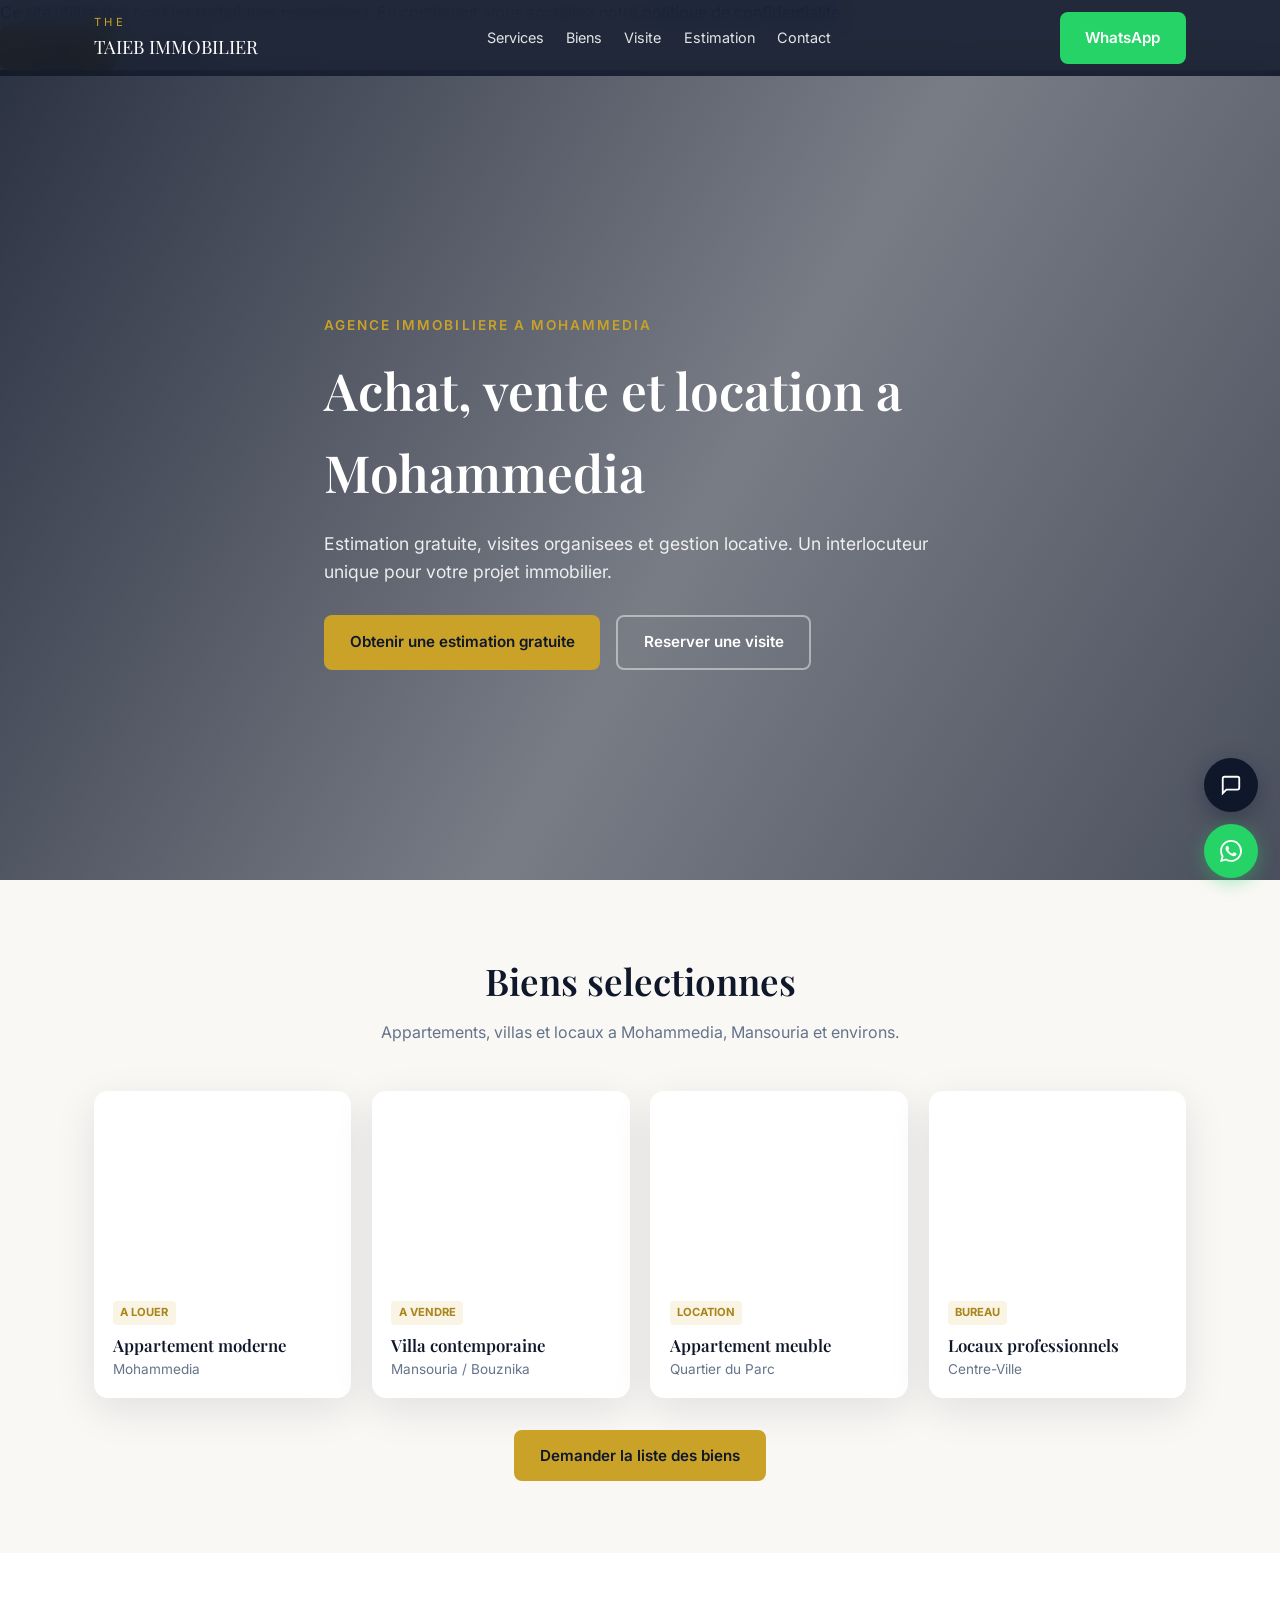
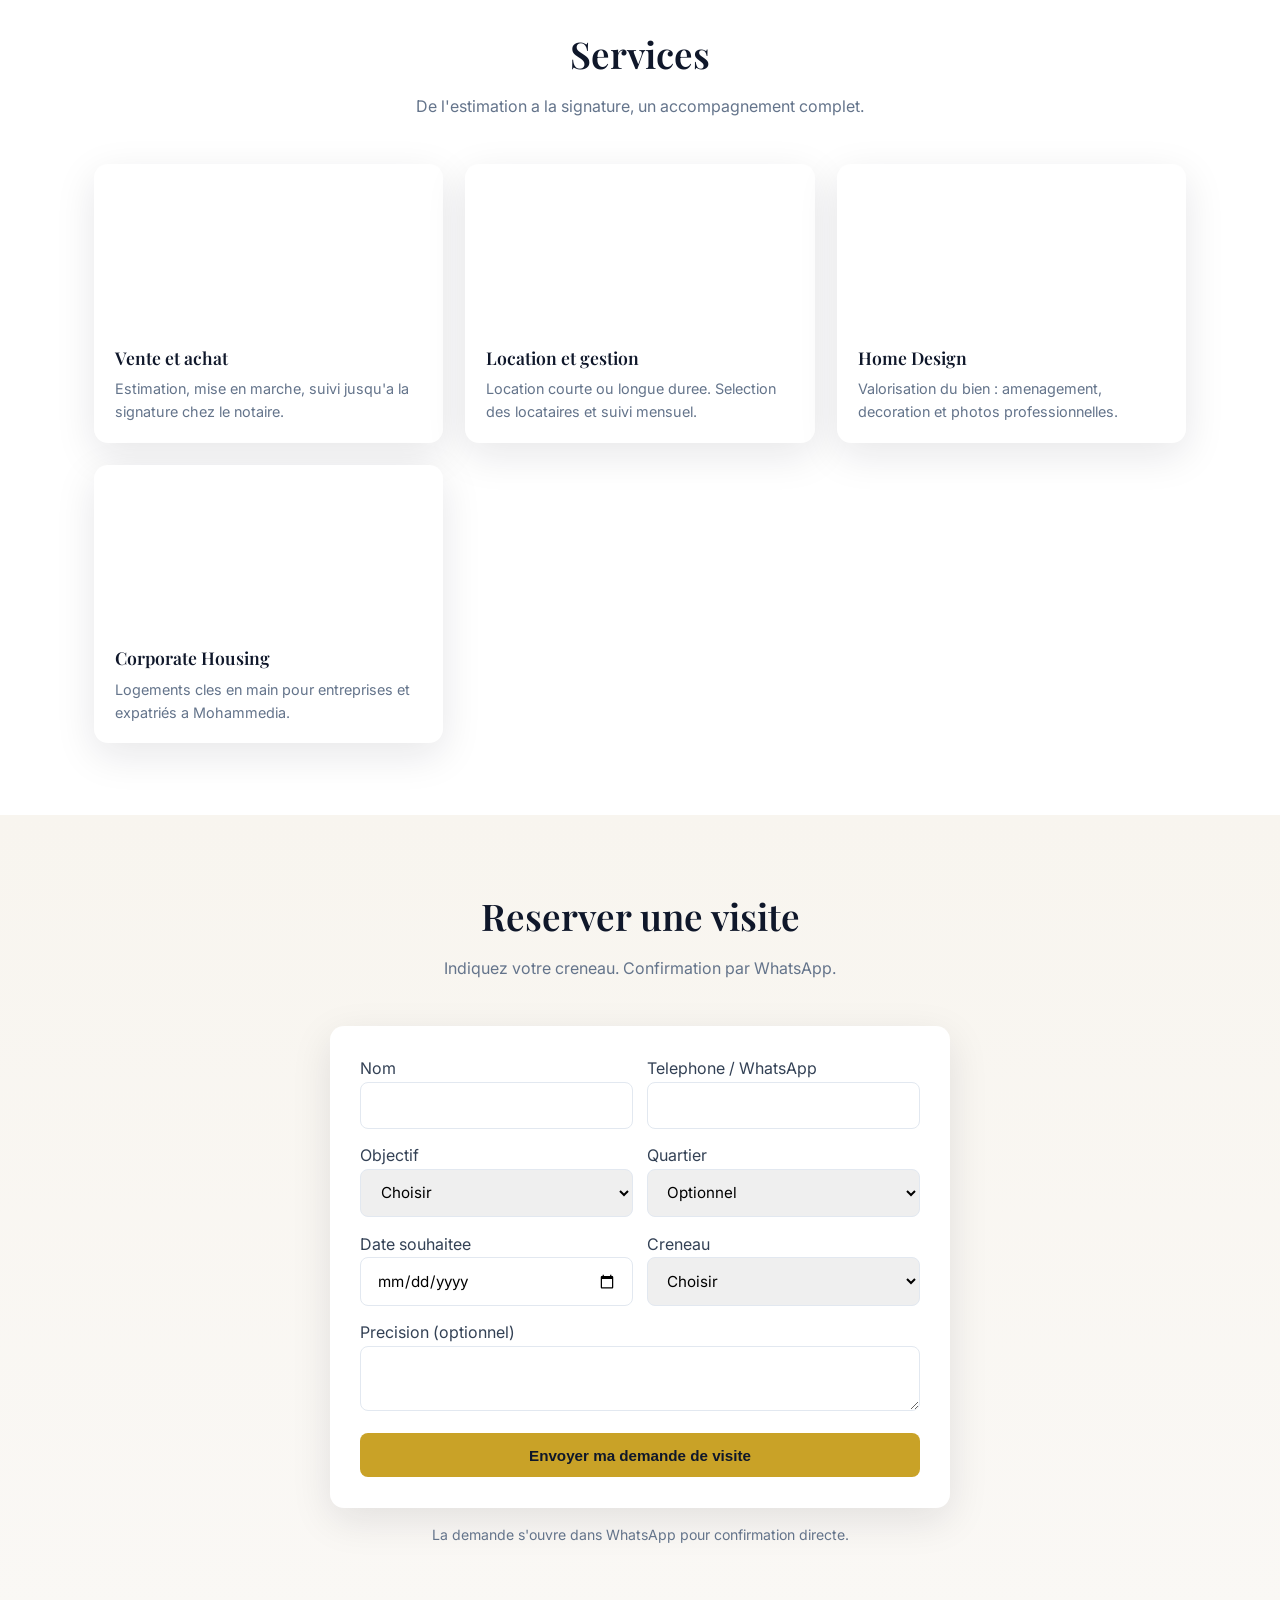
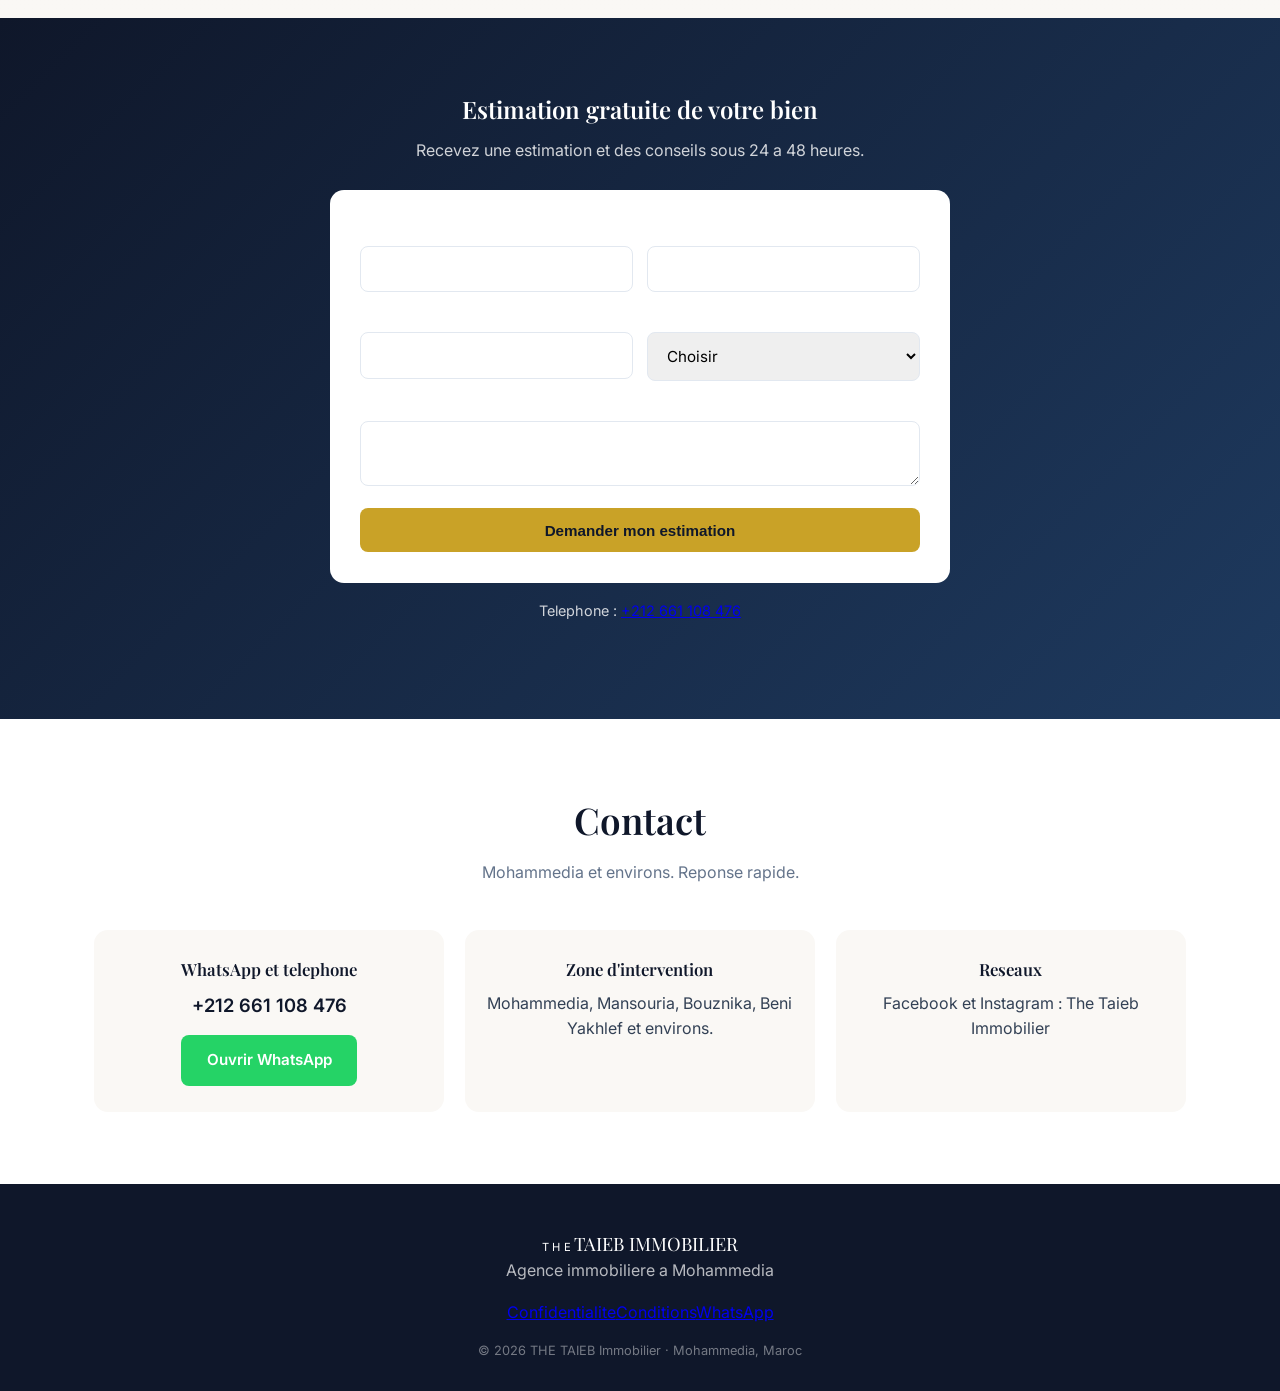
==== commit 8c0be6e9: "Full production upgrade: checklist items, form validation, cookie banner, legal pages, OG, favicon, " ====
--- a/index.html
+++ b/index.html
@@ -3,239 +3,149 @@
 <head>
   <meta charset="UTF-8">
   <meta name="viewport" content="width=device-width, initial-scale=1.0">
-  <title>THE TAIEB Immobilier | Immobilier clé en main à Mohammedia</title>
-  <meta name="description" content="THE TAIEB Immobilier – Achat, vente, location et gestion locative à Mohammedia.">
+  <title>THE TAIEB Immobilier | Achat, vente et location a Mohammedia</title>
+  <meta name="description" content="Agence immobiliere a Mohammedia. Achat, vente, location et gestion locative. Estimation gratuite. Contact WhatsApp +212 661 108 476.">
+  <meta name="robots" content="index,follow">
+  <meta name="theme-color" content="#0f172a">
+  <link rel="canonical" href="https://the-taieb-immobilier-samoladimeji098-6402s-projects.vercel.app/">
+  <meta property="og:type" content="website">
+  <meta property="og:title" content="THE TAIEB Immobilier | Mohammedia">
+  <meta property="og:description" content="Achat, vente, location et gestion locative a Mohammedia. Estimation gratuite.">
+  <meta property="og:locale" content="fr_MA">
+  <meta property="og:image" content="https://images.unsplash.com/photo-1600596542815-ffad4c1539a9?auto=format&fit=crop&w=1200&q=80">
+  <meta name="twitter:card" content="summary_large_image">
+  <link rel="icon" href="data:image/svg+xml,<svg xmlns='http://www.w3.org/2000/svg' viewBox='0 0 100 100'><rect fill='%230f172a' width='100' height='100' rx='12'/><text x='50' y='68' font-size='48' text-anchor='middle' fill='%23c9a227' font-family='Georgia,serif'>T</text></svg>">
   <link rel="stylesheet" href="styles.css">
-  <link href="https://fonts.googleapis.com/css2?family=Playfair+Display:wght@500;600;700&family=Inter:wght@400;500;600;700&display=swap" rel="stylesheet">
+  <link href="https://fonts.googleapis.com/css2?family=Playfair+Display:wght@600;700&family=Inter:wght@400;500;600;700&display=swap" rel="stylesheet">
 </head>
 <body>
+  <div id="cookieBanner" class="cookie-banner" role="dialog" aria-label="Consentement cookies">
+    <p>Ce site utilise des cookies techniques necessaires. En continuant, vous acceptez notre <a href="privacy.html">politique de confidentialite</a>.</p>
+    <div class="cookie-actions">
+      <button type="button" id="cookieAccept" class="btn btn-primary">Accepter</button>
+      <button type="button" id="cookieRefuse" class="btn btn-ghost">Refuser</button>
+    </div>
+  </div>
   <header class="header">
     <div class="container header-inner">
-      <a href="#" class="logo"><span class="logo-mark">THE</span><span class="logo-text">TAIEB IMMOBILIER</span></a>
-      <nav class="nav" id="nav">
+      <a href="index.html" class="logo"><span class="logo-mark">THE</span><span class="logo-text">TAIEB IMMOBILIER</span></a>
+      <nav class="nav" id="nav" aria-label="Navigation principale">
         <a href="#services">Services</a>
-        <a href="#prestige">Prestige</a>
+        <a href="#prestige">Biens</a>
         <a href="#booking">Visite</a>
         <a href="#estimation">Estimation</a>
         <a href="#contact">Contact</a>
-        <button class="lang-toggle" id="langToggle" type="button">EN</button>
       </nav>
-      <a href="https://wa.me/212661108476" class="btn btn-whatsapp header-cta" target="_blank" rel="noopener">WhatsApp</a>
-      <button class="menu-toggle" id="menuToggle" type="button">☰</button>
+      <a href="https://wa.me/212661108476?text=Bonjour%20THE%20TAIEB%20Immobilier" class="btn btn-whatsapp header-cta" target="_blank" rel="noopener">WhatsApp</a>
+      <button class="menu-toggle" id="menuToggle" type="button" aria-label="Menu">Menu</button>
     </div>
   </header>
-
   <section class="hero">
-    <div class="hero-bg" style="background-image:url('https://images.unsplash.com/photo-1600596542815-ffad4c1539a9?auto=format&fit=crop&w=2000&q=80')"></div>
+    <div class="hero-bg" role="img" aria-label="Residence moderne a Mohammedia" style="background-image:url('https://images.unsplash.com/photo-1600596542815-ffad4c1539a9?auto=format&fit=crop&w=1600&q=75')"></div>
     <div class="hero-overlay"></div>
     <div class="container hero-content">
-      <p class="hero-eyebrow">Mohammedia & environs</p>
-      <h1>L'immobilier autrement.<br>Confiance • Transparence • Excellence.</h1>
-      <p class="hero-sub">Achat, vente, location et gestion locative clé en main.</p>
+      <p class="hero-eyebrow">Agence immobiliere a Mohammedia</p>
+      <h1>Achat, vente et location a Mohammedia</h1>
+      <p class="hero-sub">Estimation gratuite, visites organisees et gestion locative. Un interlocuteur unique pour votre projet immobilier.</p>
       <div class="hero-ctas">
-        <a href="#estimation" class="btn btn-primary">Estimation gratuite</a>
-        <a href="#booking" class="btn btn-secondary">Réserver une visite</a>
-      </div>
-      <div class="hero-stats">
-        <div><strong>100%</strong><span>Transparence</span></div>
-        <div><strong>VIP</strong><span>Corporate Housing</span></div>
-        <div><strong>24h</strong><span>Réponse moyenne</span></div>
+        <a href="#estimation" class="btn btn-primary">Obtenir une estimation gratuite</a>
+        <a href="#booking" class="btn btn-secondary">Reserver une visite</a>
       </div>
     </div>
   </section>
-
   <section class="section prestige-section" id="prestige">
     <div class="container">
-      <div class="section-header">
-        <h2>Biens de prestige</h2>
-        <p>Une sélection d'appartements, villas et locaux d'exception à Mohammedia et alentours.</p>
+      <div class="section-header"><h2>Biens selectionnes</h2><p>Appartements, villas et locaux a Mohammedia, Mansouria et environs.</p></div>
+      <div class="prestige-grid">
+        <article class="prestige-card"><div class="prestige-img" role="img" aria-label="Appartement moderne vue mer" style="background-image:url('https://images.unsplash.com/photo-1600607687939-ce8a6c25118c?auto=format&fit=crop&w=700&q=75')"></div><div class="prestige-body"><span class="tag">A louer</span><h3>Appartement moderne</h3><p>Mohammedia</p></div></article>
+        <article class="prestige-card"><div class="prestige-img" role="img" aria-label="Villa contemporaine" style="background-image:url('https://images.unsplash.com/photo-1600585154340-be6161a56a0c?auto=format&fit=crop&w=700&q=75')"></div><div class="prestige-body"><span class="tag">A vendre</span><h3>Villa contemporaine</h3><p>Mansouria / Bouznika</p></div></article>
+        <article class="prestige-card"><div class="prestige-img" role="img" aria-label="Appartement meuble standing" style="background-image:url('https://images.unsplash.com/photo-1493809842364-78817add7ffb?auto=format&fit=crop&w=700&q=75')"></div><div class="prestige-body"><span class="tag">Location</span><h3>Appartement meuble</h3><p>Quartier du Parc</p></div></article>
+        <article class="prestige-card"><div class="prestige-img" role="img" aria-label="Bureau et locaux" style="background-image:url('https://images.unsplash.com/photo-1486406146926-c627a92ad1ab?auto=format&fit=crop&w=700&q=75')"></div><div class="prestige-body"><span class="tag">Bureau</span><h3>Locaux professionnels</h3><p>Centre-Ville</p></div></article>
       </div>
-      <div class="prestige-grid">
-        <article class="prestige-card">
-          <div class="prestige-img" style="background-image:url('https://images.unsplash.com/photo-1600607687939-ce8a6c25118c?auto=format&fit=crop&w=800&q=80')"></div>
-          <div class="prestige-body"><span class="tag">À louer</span><h3>Appartement moderne vue mer</h3><p>Mohammedia</p></div>
-        </article>
-        <article class="prestige-card">
-          <div class="prestige-img" style="background-image:url('https://images.unsplash.com/photo-1600585154340-be6161a56a0c?auto=format&fit=crop&w=800&q=80')"></div>
-          <div class="prestige-body"><span class="tag">À vendre</span><h3>Villa contemporaine</h3><p>Mansouria / Bouznika</p></div>
-        </article>
-        <article class="prestige-card">
-          <div class="prestige-img" style="background-image:url('https://images.unsplash.com/photo-1493809842364-78817add7ffb?auto=format&fit=crop&w=800&q=80')"></div>
-          <div class="prestige-body"><span class="tag">Location</span><h3>Appartement meublé standing</h3><p>Quartier du Parc</p></div>
-        </article>
-        <article class="prestige-card">
-          <div class="prestige-img" style="background-image:url('https://images.unsplash.com/photo-1486406146926-c627a92ad1ab?auto=format&fit=crop&w=800&q=80')"></div>
-          <div class="prestige-body"><span class="tag">Bureau</span><h3>Plateau bureau & locaux</h3><p>Centre-Ville</p></div>
-        </article>
-      </div>
-      <div class="prestige-cta">
-        <a href="https://wa.me/212661108476?text=Bonjour%2C%20je%20souhaite%20voir%20vos%20biens" class="btn btn-primary" target="_blank" rel="noopener">Voir tous les biens sur WhatsApp</a>
+      <div class="prestige-cta"><a href="https://wa.me/212661108476?text=Bonjour%2C%20je%20souhaite%20voir%20vos%20biens" class="btn btn-primary" target="_blank" rel="noopener">Demander la liste des biens</a></div>
+    </div>
+  </section>
+  <section class="section section-alt" id="services">
+    <div class="container">
+      <div class="section-header"><h2>Services</h2><p>De l'estimation a la signature, un accompagnement complet.</p></div>
+      <div class="services-grid">
+        <article class="service-card"><div class="service-img" role="img" aria-label="Vente et achat" style="background-image:url('https://images.unsplash.com/photo-1560518883-ce09059eeffa?auto=format&fit=crop&w=500&q=75')"></div><div class="service-body"><h3>Vente et achat</h3><p>Estimation, mise en marche, suivi jusqu'a la signature chez le notaire.</p></div></article>
+        <article class="service-card"><div class="service-img" role="img" aria-label="Location et gestion" style="background-image:url('https://images.unsplash.com/photo-1582407947304-fd86f028f716?auto=format&fit=crop&w=500&q=75')"></div><div class="service-body"><h3>Location et gestion</h3><p>Location courte ou longue duree. Selection des locataires et suivi mensuel.</p></div></article>
+        <article class="service-card"><div class="service-img" role="img" aria-label="Home Design" style="background-image:url('https://images.unsplash.com/photo-1616486338812-3dadae4b4ace?auto=format&fit=crop&w=500&q=75')"></div><div class="service-body"><h3>Home Design</h3><p>Valorisation du bien : amenagement, decoration et photos professionnelles.</p></div></article>
+        <article class="service-card"><div class="service-img" role="img" aria-label="Corporate Housing" style="background-image:url('https://images.unsplash.com/photo-1497366216548-37526070297c?auto=format&fit=crop&w=500&q=75')"></div><div class="service-body"><h3>Corporate Housing</h3><p>Logements cles en main pour entreprises et expatriés a Mohammedia.</p></div></article>
       </div>
     </div>
   </section>
-
-  <section class="section section-alt" id="services">
+  <section class="section booking-section" id="booking">
     <div class="container">
-      <div class="section-header">
-        <h2>Nos services complets</h2>
-        <p>Tout ce dont vous avez besoin pour vendre, louer ou gérer votre bien.</p>
-      </div>
-      <div class="services-grid">
-        <article class="service-card">
-          <div class="service-img" style="background-image:url('https://images.unsplash.com/photo-1560518883-ce09059eeffa?auto=format&fit=crop&w=600&q=80')"></div>
-          <div class="service-body"><h3>Vente & Achat</h3><p>De l'estimation à la signature : suivi juridique et administratif complet.</p></div>
-        </article>
-        <article class="service-card">
-          <div class="service-img" style="background-image:url('https://images.unsplash.com/photo-1582407947304-fd86f028f716?auto=format&fit=crop&w=600&q=80')"></div>
-          <div class="service-body"><h3>Location & Gestion Locative</h3><p>Courte, moyenne et longue durée. Sélection locataires + reporting mensuel.</p></div>
-        </article>
-        <article class="service-card featured">
-          <div class="service-badge">Différenciant</div>
-          <div class="service-img" style="background-image:url('https://images.unsplash.com/photo-1616486338812-3dadae4b4ace?auto=format&fit=crop&w=600&q=80')"></div>
-          <div class="service-body"><h3>Home Design & Valorisation</h3><p>Rénovation, ameublement, décoration et photos professionnelles.</p></div>
-        </article>
-        <article class="service-card">
-          <div class="service-img" style="background-image:url('https://images.unsplash.com/photo-1497366216548-37526070297c?auto=format&fit=crop&w=600&q=80')"></div>
-          <div class="service-body"><h3>Corporate Housing VIP</h3><p>Solutions clés en main pour entreprises et expatriés.</p></div>
-        </article>
+      <div class="section-header"><h2>Reserver une visite</h2><p>Indiquez votre creneau. Confirmation par WhatsApp.</p></div>
+      <form class="booking-form" id="bookingForm" novalidate>
+        <div class="form-row">
+          <div class="field"><label for="b-name">Nom</label><input id="b-name" type="text" name="name" required minlength="2" autocomplete="name"></div>
+          <div class="field"><label for="b-phone">Telephone / WhatsApp</label><input id="b-phone" type="tel" name="phone" required pattern="[+0-9\\s\\-]{8,20}" autocomplete="tel"></div>
+        </div>
+        <div class="form-row">
+          <div class="field"><label for="b-interest">Objectif</label><select id="b-interest" name="interest" required><option value="">Choisir</option><option value="Acheter">Acheter</option><option value="Louer">Louer</option><option value="Vendre">Vendre</option><option value="Gestion locative">Gestion locative</option><option value="Corporate Housing">Corporate Housing</option></select></div>
+          <div class="field"><label for="b-area">Quartier</label><select id="b-area" name="area"><option value="">Optionnel</option><option value="Centre-Ville">Centre-Ville</option><option value="Quartier du Parc">Quartier du Parc</option><option value="Mansouria">Mansouria</option><option value="Bouznika">Bouznika</option><option value="Autre">Autre</option></select></div>
+        </div>
+        <div class="form-row">
+          <div class="field"><label for="b-date">Date souhaitee</label><input id="b-date" type="date" name="date" required></div>
+          <div class="field"><label for="b-time">Creneau</label><select id="b-time" name="time" required><option value="">Choisir</option><option value="Matin 9h-12h">Matin (9h-12h)</option><option value="Apres-midi 14h-17h">Apres-midi (14h-17h)</option><option value="Soir 17h-19h">Soir (17h-19h)</option></select></div>
+        </div>
+        <div class="field"><label for="b-msg">Precision (optionnel)</label><textarea id="b-msg" name="message" rows="2" maxlength="500"></textarea></div>
+        <p class="form-error" id="bookingError" hidden></p>
+        <button type="submit" class="btn btn-primary btn-full">Envoyer ma demande de visite</button>
+      </form>
+      <p class="form-note-dark">La demande s'ouvre dans WhatsApp pour confirmation directe.</p>
+    </div>
+  </section>
+  <section class="section cta-section" id="estimation">
+    <div class="container"><div class="cta-box">
+      <h2>Estimation gratuite de votre bien</h2>
+      <p>Recevez une estimation et des conseils sous 24 a 48 heures.</p>
+      <form class="estimate-form" id="estimateForm" novalidate>
+        <div class="form-row">
+          <div class="field"><label for="e-name">Nom</label><input id="e-name" type="text" name="name" required minlength="2" autocomplete="name"></div>
+          <div class="field"><label for="e-phone">Telephone / WhatsApp</label><input id="e-phone" type="tel" name="phone" required pattern="[+0-9\\s\\-]{8,20}" autocomplete="tel"></div>
+        </div>
+        <div class="form-row">
+          <div class="field"><label for="e-email">Email (optionnel)</label><input id="e-email" type="email" name="email" autocomplete="email"></div>
+          <div class="field"><label for="e-type">Type de bien</label><select id="e-type" name="type" required><option value="">Choisir</option><option value="Appartement">Appartement</option><option value="Villa / Maison">Villa / Maison</option><option value="Bureau / Local">Bureau / Local</option><option value="Autre">Autre</option></select></div>
+        </div>
+        <div class="field"><label for="e-details">Quartier, surface, etat</label><textarea id="e-details" name="details" rows="2" maxlength="500"></textarea></div>
+        <p class="form-error form-error-dark" id="estimateError" hidden></p>
+        <button type="submit" class="btn btn-primary btn-full">Demander mon estimation</button>
+      </form>
+      <p class="form-note">Telephone : <a href="tel:+212661108476">+212 661 108 476</a></p>
+    </div></div>
+  </section>
+  <section class="section section-alt" id="contact">
+    <div class="container">
+      <div class="section-header"><h2>Contact</h2><p>Mohammedia et environs. Reponse rapide.</p></div>
+      <div class="contact-grid">
+        <div class="contact-card"><h3>WhatsApp et telephone</h3><p><a href="tel:+212661108476">+212 661 108 476</a></p><a href="https://wa.me/212661108476" class="btn btn-whatsapp" target="_blank" rel="noopener">Ouvrir WhatsApp</a></div>
+        <div class="contact-card"><h3>Zone d'intervention</h3><p>Mohammedia, Mansouria, Bouznika, Beni Yakhlef et environs.</p></div>
+        <div class="contact-card"><h3>Reseaux</h3><p>Facebook et Instagram : The Taieb Immobilier</p></div>
       </div>
     </div>
   </section>
-
-  <section class="section booking-section" id="booking">
-    <div class="container">
-      <div class="section-header">
-        <h2>Réserver une visite</h2>
-        <p>Choisissez votre créneau préféré. Nous confirmons rapidement par WhatsApp.</p>
-      </div>
-      <form class="booking-form" id="bookingForm">
-        <div class="form-row">
-          <input type="text" name="name" placeholder="Votre nom" required>
-          <input type="tel" name="phone" placeholder="Téléphone / WhatsApp" required>
-        </div>
-        <div class="form-row">
-          <select name="interest" required>
-            <option value="">Je souhaite...</option>
-            <option value="Acheter un bien">Acheter un bien</option>
-            <option value="Louer un bien">Louer un bien</option>
-            <option value="Vendre / Estimer mon bien">Vendre / Estimer mon bien</option>
-            <option value="Gestion locative">Gestion locative</option>
-            <option value="Corporate Housing">Corporate Housing</option>
-          </select>
-          <select name="area">
-            <option value="">Quartier / Zone</option>
-            <option value="Centre-Ville">Centre-Ville</option>
-            <option value="Quartier du Parc">Quartier du Parc</option>
-            <option value="Mansouria">Mansouria</option>
-            <option value="Bouznika">Bouznika</option>
-            <option value="Beni Yakhlef">Beni Yakhlef</option>
-            <option value="Autre">Autre</option>
-          </select>
-        </div>
-        <div class="form-row">
-          <input type="date" name="date" required>
-          <select name="time" required>
-            <option value="">Créneau préféré</option>
-            <option value="Matin (9h-12h)">Matin (9h–12h)</option>
-            <option value="Après-midi (14h-17h)">Après-midi (14h–17h)</option>
-            <option value="Soir (17h-19h)">Soir (17h–19h)</option>
-          </select>
-        </div>
-        <textarea name="message" rows="2" placeholder="Précisions (type de bien, budget approximatif...)"></textarea>
-        <button type="submit" class="btn btn-primary btn-full">Confirmer ma demande de visite</button>
-      </form>
-      <p class="form-note-dark">Votre demande sera envoyée sur WhatsApp pour confirmation rapide.</p>
-    </div>
-  </section>
-
-  <section class="section cta-section" id="estimation">
-    <div class="container">
-      <div class="cta-box">
-        <h2>Estimation gratuite de votre bien</h2>
-        <p>Recevez une estimation réaliste et des conseils sous 24-48h.</p>
-        <form class="estimate-form" id="estimateForm">
-          <div class="form-row">
-            <input type="text" name="name" placeholder="Votre nom" required>
-            <input type="tel" name="phone" placeholder="Téléphone / WhatsApp" required>
-          </div>
-          <div class="form-row">
-            <input type="email" name="email" placeholder="Email (optionnel)">
-            <select name="type" required>
-              <option value="">Type de bien</option>
-              <option value="Appartement">Appartement</option>
-              <option value="Villa / Maison">Villa / Maison</option>
-              <option value="Bureau / Local">Bureau / Local</option>
-              <option value="Autre">Autre</option>
-            </select>
-          </div>
-          <textarea name="details" rows="2" placeholder="Quartier, surface, état, objectif..."></textarea>
-          <button type="submit" class="btn btn-primary btn-full">Demander mon estimation</button>
-        </form>
-        <p class="form-note">Ou contactez-nous : +212 661 108 476</p>
-      </div>
-    </div>
-  </section>
-
-  <section class="section section-alt" id="contact">
-    <div class="container">
-      <div class="section-header">
-        <h2>Entrons en contact</h2>
-        <p>Mohammedia et alentours. Réponse rapide garantie.</p>
-      </div>
-      <div class="contact-grid">
-        <div class="contact-card">
-          <h3>WhatsApp & Téléphone</h3>
-          <p><a href="tel:+212661108476">+212 661 108 476</a></p>
-          <a href="https://wa.me/212661108476" class="btn btn-whatsapp" target="_blank" rel="noopener">Ouvrir WhatsApp</a>
-        </div>
-        <div class="contact-card">
-          <h3>Zone d'intervention</h3>
-          <p>Mohammedia, Mansouria, Bouznika, Beni Yakhlef et environs.</p>
-        </div>
-        <div class="contact-card">
-          <h3>Suivez-nous</h3>
-          <p>Facebook & Instagram : The Taieb Immobilier</p>
-        </div>
-      </div>
-    </div>
-  </section>
-
   <footer class="footer">
     <div class="container footer-inner">
-      <div class="footer-brand">
-        <span class="logo-mark">THE</span>
-        <span class="logo-text">TAIEB IMMOBILIER</span>
-        <p>L'immobilier autrement à Mohammedia.</p>
-      </div>
-      <p class="footer-copy">© 2026 THE TAIEB Immobilier • Mohammedia, Maroc</p>
+      <div class="footer-brand"><span class="logo-mark">THE</span><span class="logo-text">TAIEB IMMOBILIER</span><p>Agence immobiliere a Mohammedia</p></div>
+      <nav class="footer-links" aria-label="Liens legaux"><a href="privacy.html">Confidentialite</a><a href="terms.html">Conditions</a><a href="https://wa.me/212661108476">WhatsApp</a></nav>
+      <p class="footer-copy">© 2026 THE TAIEB Immobilier · Mohammedia, Maroc</p>
     </div>
   </footer>
-
-  <!-- Floating buttons: Chat + WhatsApp stacked on the right -->
   <div class="float-stack">
-    <button type="button" class="chatbot-toggle" id="chatToggle" aria-label="Ouvrir le chat">💬</button>
-    <a href="https://wa.me/212661108476" class="float-whatsapp" target="_blank" rel="noopener" aria-label="WhatsApp">
-      <svg viewBox="0 0 24 24" width="24" height="24" fill="currentColor"><path d="M17.472 14.382c-.297-.149-1.758-.867-2.03-.967-.273-.099-.471-.148-.67.15-.197.297-.767.966-.94 1.164-.173.199-.347.223-.644.075-.297-.15-1.255-.463-2.39-1.475-.883-.788-1.48-1.761-1.653-2.059-.173-.297-.018-.458.13-.606.134-.133.298-.347.446-.52.149-.174.198-.298.298-.497.099-.198.05-.371-.025-.52-.075-.149-.669-1.612-.916-2.207-.242-.579-.487-.5-.669-.51-.173-.008-.371-.01-.57-.01-.198 0-.52.074-.792.372-.272.297-1.04 1.016-1.04 2.479 0 1.462 1.065 2.875 1.213 3.074.149.198 2.096 3.2 5.077 4.487.709.306 1.262.489 1.694.625.712.227 1.36.195 1.871.118.571-.085 1.758-.719 2.006-1.413.248-.694.248-1.289.173-1.413-.074-.124-.272-.198-.57-.347m-5.421 7.403h-.004a9.87 9.87 0 01-5.031-1.378l-.361-.214-3.741.982.998-3.648-.235-.374a9.86 9.86 0 01-1.51-5.26c.001-5.45 4.436-9.884 9.888-9.884 2.64 0 5.122 1.03 6.988 2.898a9.825 9.825 0 012.893 6.994c-.003 5.45-4.435 9.884-9.885 9.884m8.413-18.297A11.815 11.815 0 0012.05 0C5.495 0 .16 5.335.157 11.892c0 2.096.547 4.142 1.588 5.945L.057 24l6.305-1.654a11.882 11.882 0 005.683 1.448h.005c6.554 0 11.89-5.335 11.893-11.893a11.821 11.821 0 00-3.48-8.413z"/></svg>
-    </a>
+    <button type="button" class="chatbot-toggle" id="chatToggle" aria-label="Ouvrir l'assistant"><svg width="22" height="22" viewBox="0 0 24 24" fill="none" stroke="currentColor" stroke-width="2" aria-hidden="true"><path d="M21 15a2 2 0 0 1-2 2H7l-4 4V5a2 2 0 0 1 2-2h14a2 2 0 0 1 2 2z"/></svg></button>
+    <a href="https://wa.me/212661108476" class="float-whatsapp" target="_blank" rel="noopener" aria-label="WhatsApp"><svg viewBox="0 0 24 24" width="22" height="22" fill="currentColor" aria-hidden="true"><path d="M17.472 14.382c-.297-.149-1.758-.867-2.03-.967-.273-.099-.471-.148-.67.15-.197.297-.767.966-.94 1.164-.173.199-.347.223-.644.075-.297-.15-1.255-.463-2.39-1.475-.883-.788-1.48-1.761-1.653-2.059-.173-.297-.018-.458.13-.606.134-.133.298-.347.446-.52.149-.174.198-.298.298-.497.099-.198.05-.371-.025-.52-.075-.149-.669-1.612-.916-2.207-.242-.579-.487-.5-.669-.51-.173-.008-.371-.01-.57-.01-.198 0-.52.074-.792.372-.272.297-1.04 1.016-1.04 2.479 0 1.462 1.065 2.875 1.213 3.074.149.198 2.096 3.2 5.077 4.487.709.306 1.262.489 1.694.625.712.227 1.36.195 1.871.118.571-.085 1.758-.719 2.006-1.413.248-.694.248-1.289.173-1.413-.074-.124-.272-.198-.57-.347m-5.421 7.403h-.004a9.87 9.87 0 01-5.031-1.378l-.361-.214-3.741.982.998-3.648-.235-.374a9.86 9.86 0 01-1.51-5.26c.001-5.45 4.436-9.884 9.888-9.884 2.64 0 5.122 1.03 6.988 2.898a9.825 9.825 0 012.893 6.994c-.003 5.45-4.435 9.884-9.885 9.884m8.413-18.297A11.815 11.815 0 0012.05 0C5.495 0 .16 5.335.157 11.892c0 2.096.547 4.142 1.588 5.945L.057 24l6.305-1.654a11.882 11.882 0 005.683 1.448h.005c6.554 0 11.89-5.335 11.893-11.893a11.821 11.821 0 00-3.48-8.413z"/></svg></a>
   </div>
-
-  <!-- Chatbot panel -->
-  <div class="chatbot-panel" id="chatPanel">
-    <div class="chatbot-header">
-      <div>
-        <strong>Assistant THE TAIEB</strong>
-        <span>En ligne • Réponse rapide</span>
-      </div>
-      <button type="button" class="chatbot-close" id="chatClose">✕</button>
-    </div>
+  <div class="chatbot-panel" id="chatPanel" role="dialog" aria-label="Assistant THE TAIEB">
+    <div class="chatbot-header"><div><strong>Assistant THE TAIEB</strong><span>Reponse rapide</span></div><button type="button" class="chatbot-close" id="chatClose" aria-label="Fermer">×</button></div>
     <div class="chatbot-messages" id="chatMessages"></div>
     <div class="chatbot-quick" id="chatQuick"></div>
-    <div class="chatbot-input-row">
-      <input type="text" id="chatInput" placeholder="Écrivez votre message..." autocomplete="off">
-      <button type="button" id="chatSend">Envoyer</button>
-    </div>
+    <div class="chatbot-input-row"><input type="text" id="chatInput" placeholder="Votre message..." autocomplete="off" maxlength="300"><button type="button" id="chatSend">Envoyer</button></div>
   </div>
-
   <script src="script.js"></script>
 </body>
 </html>
